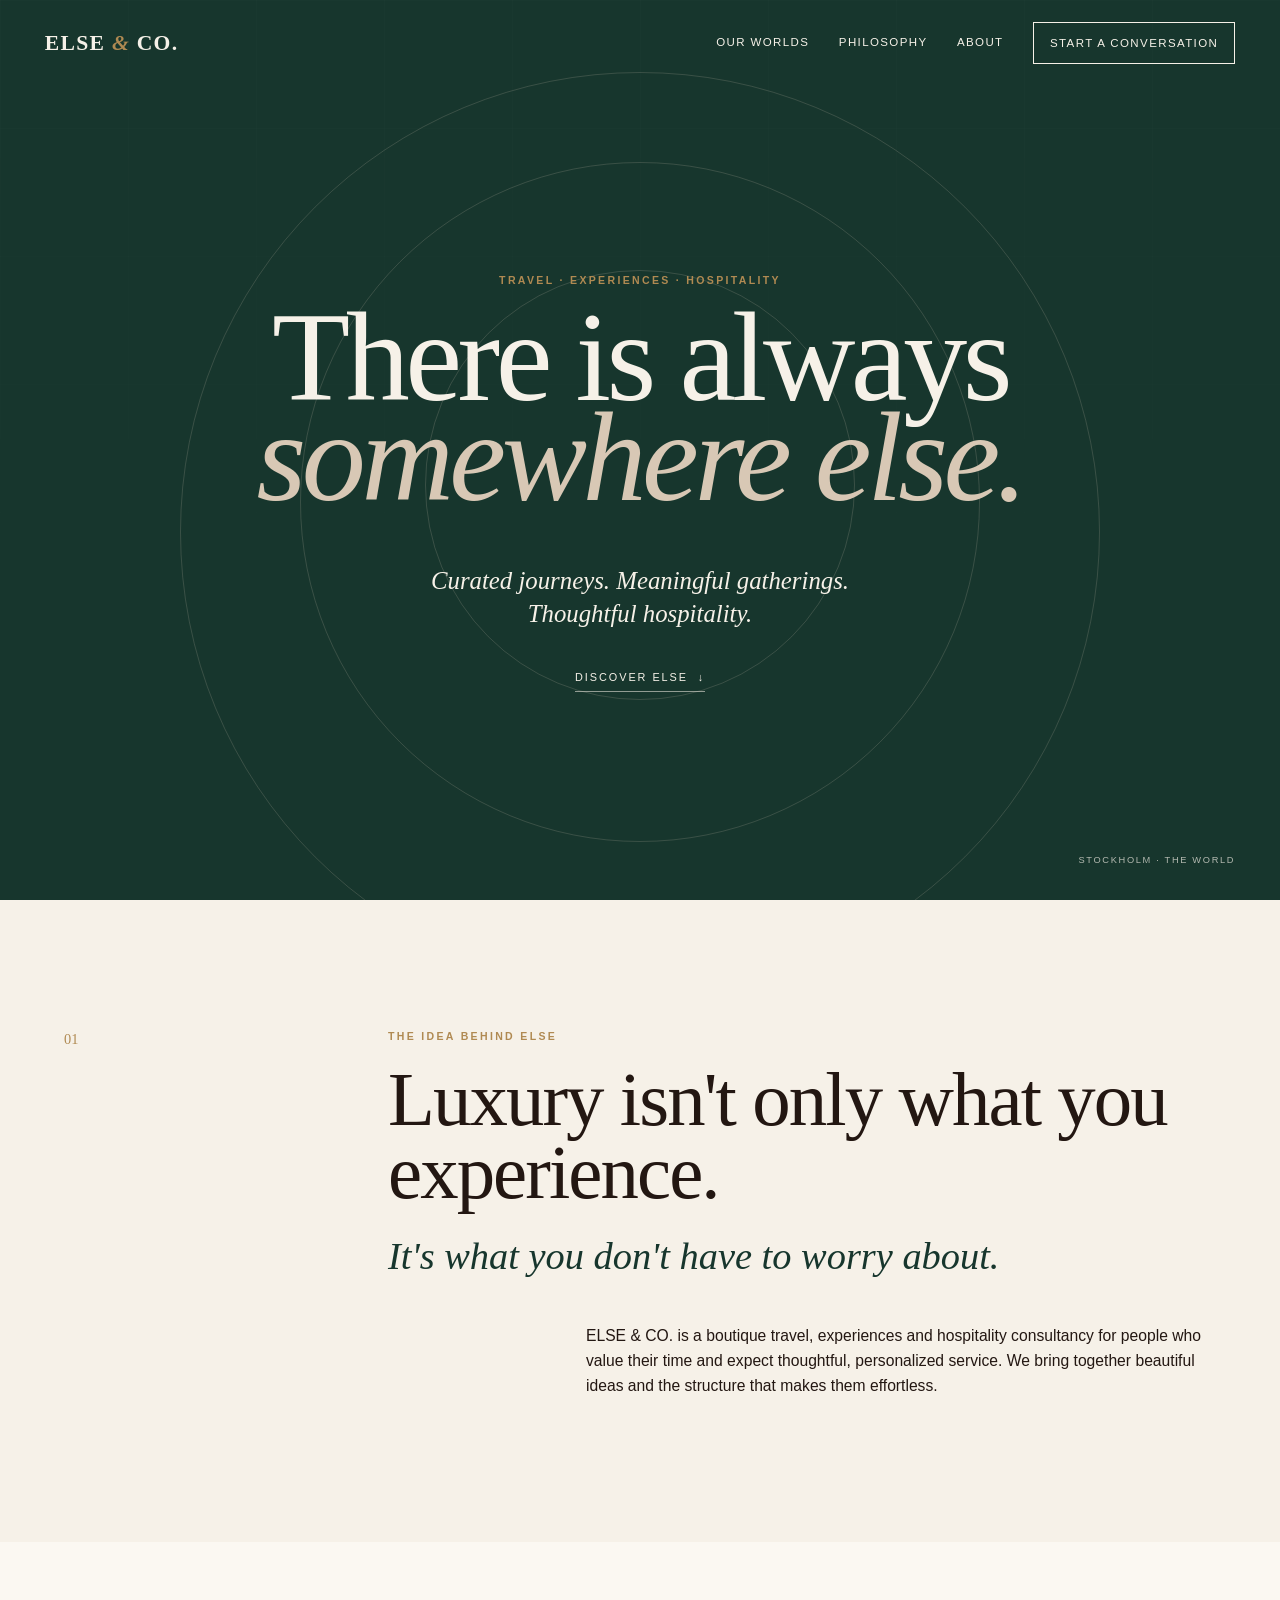
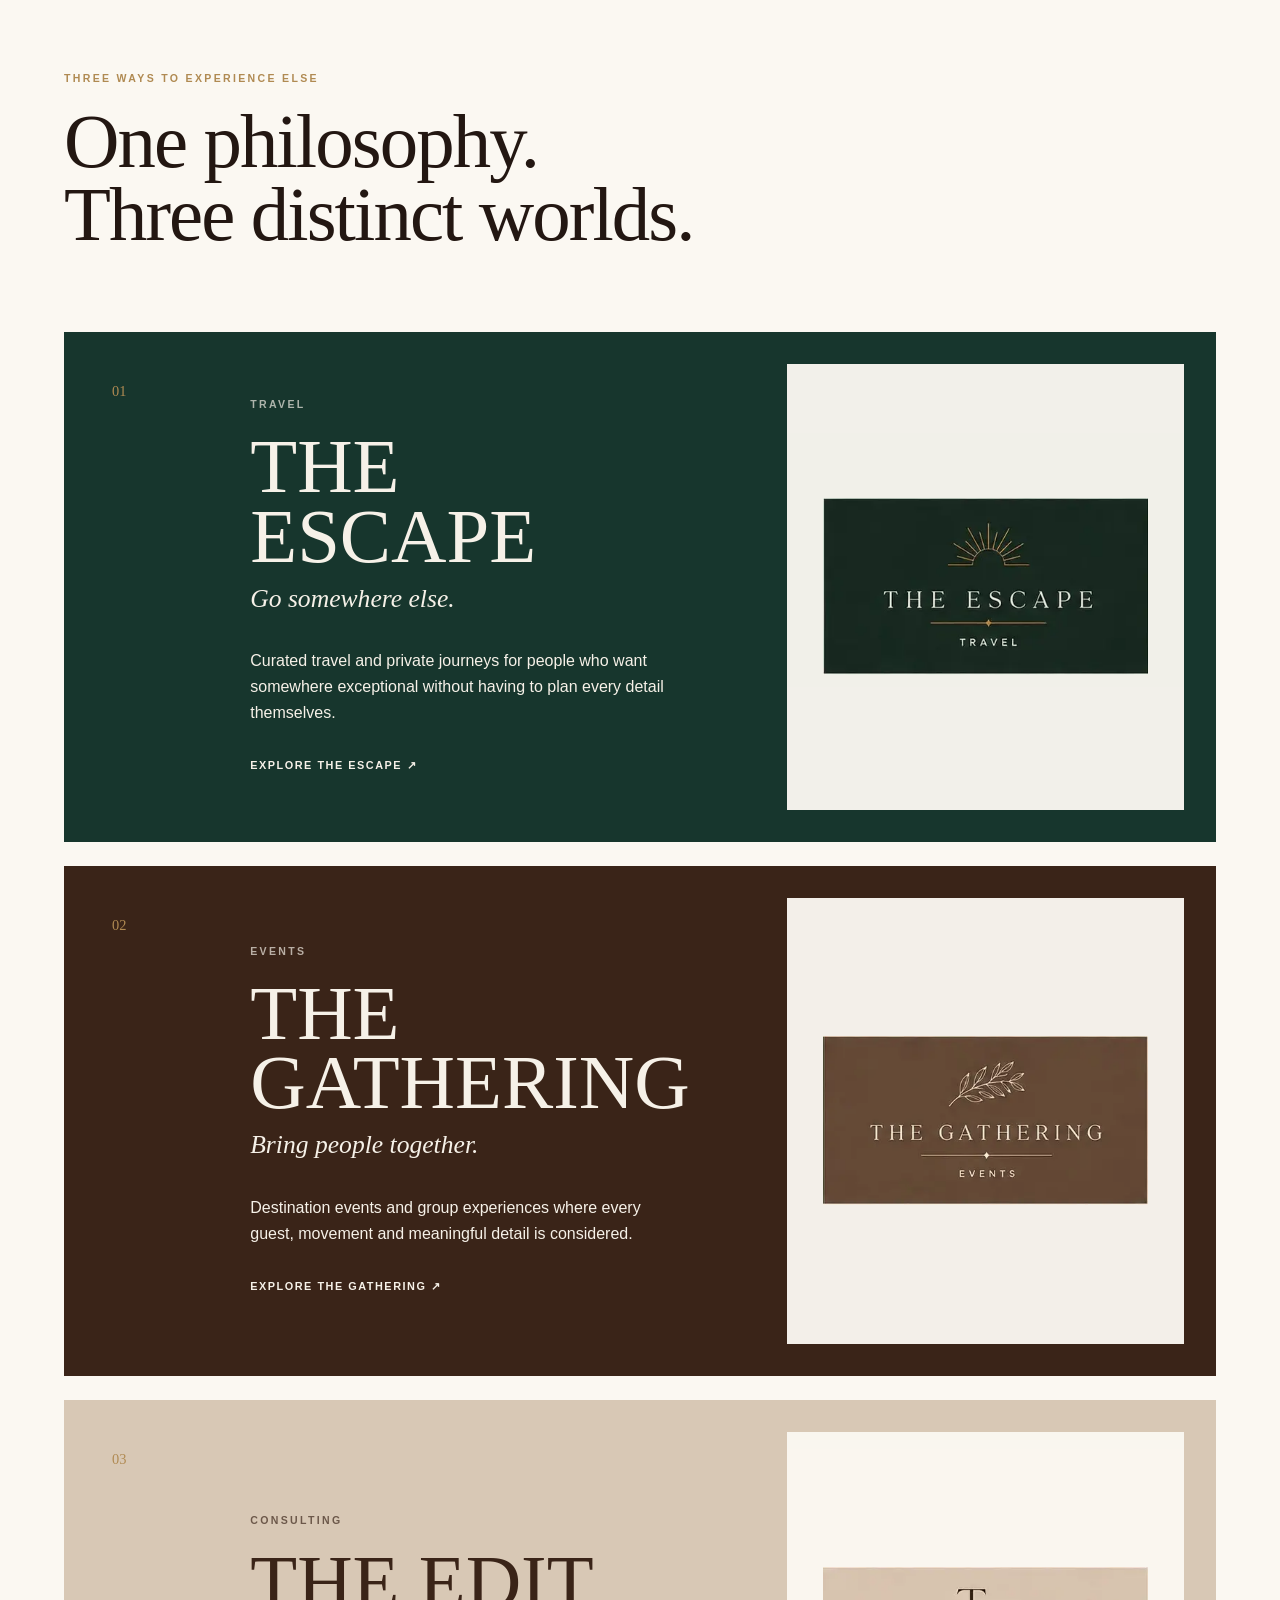
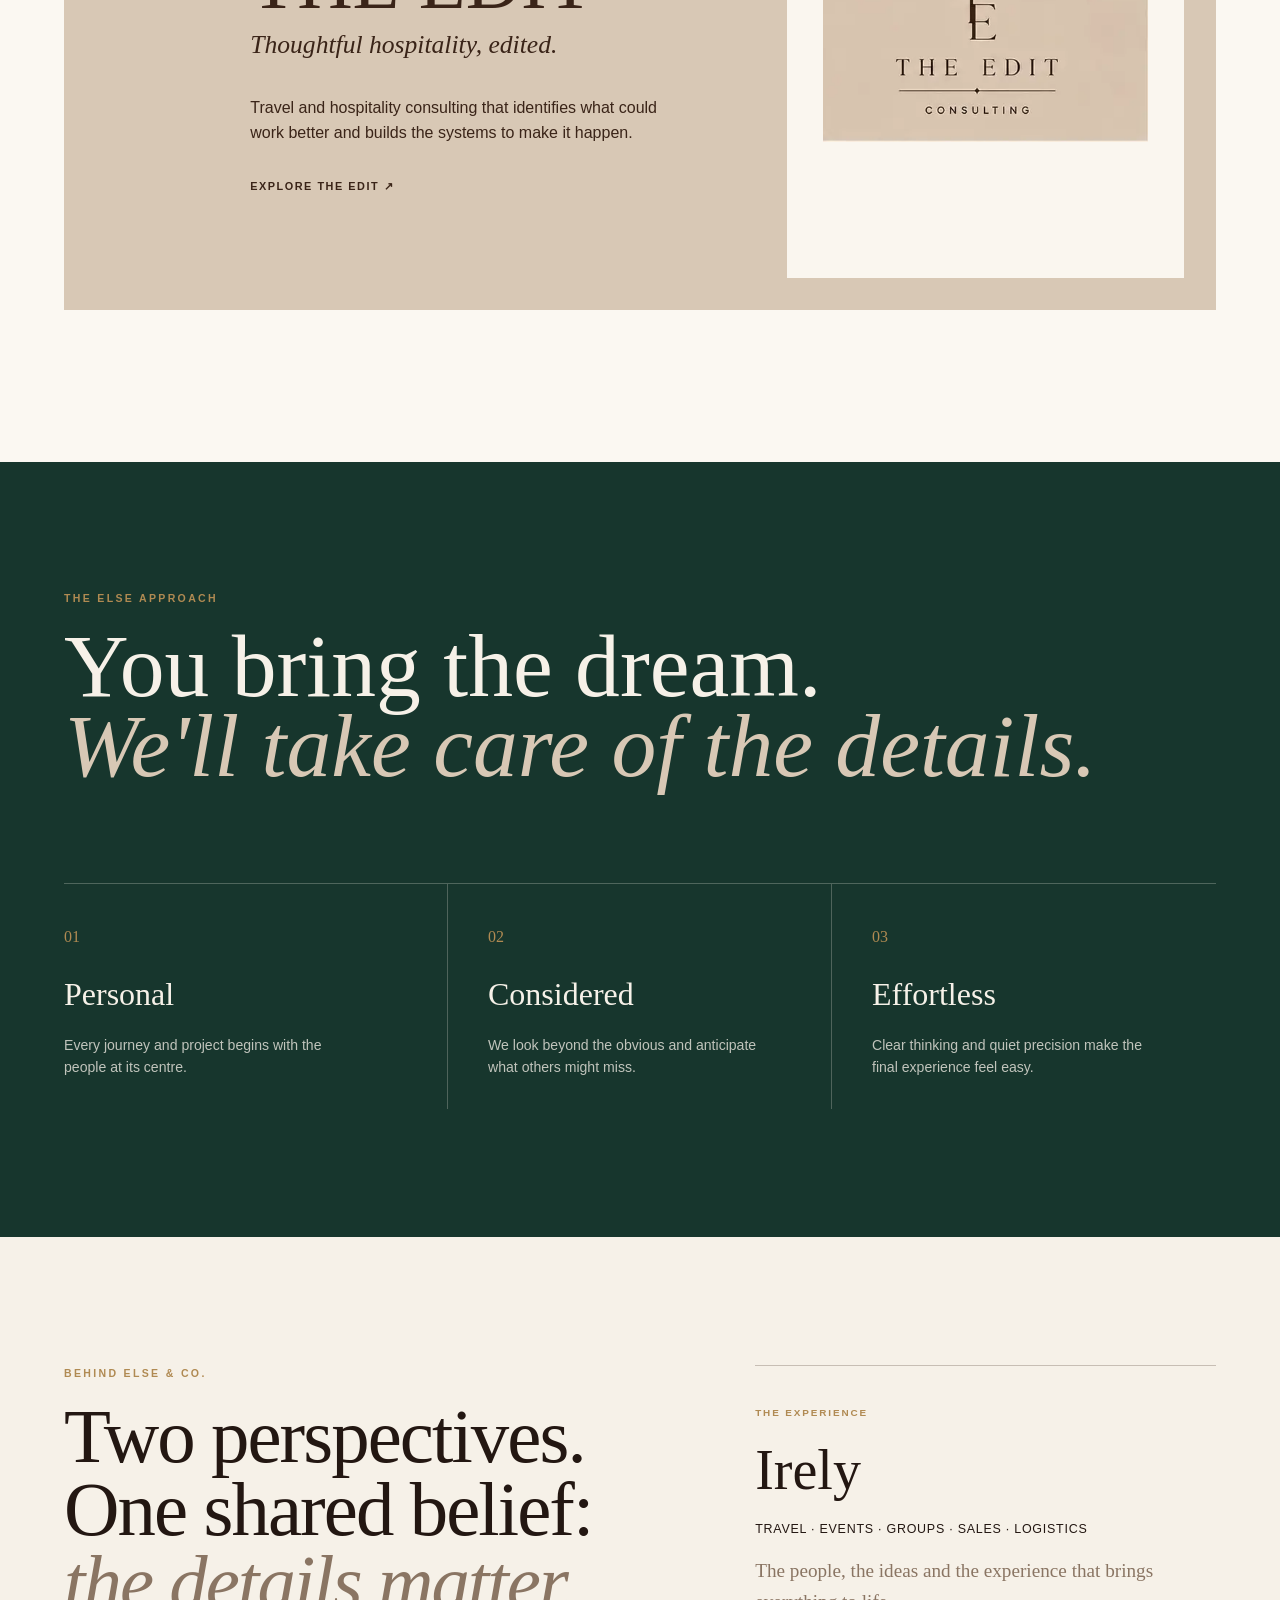
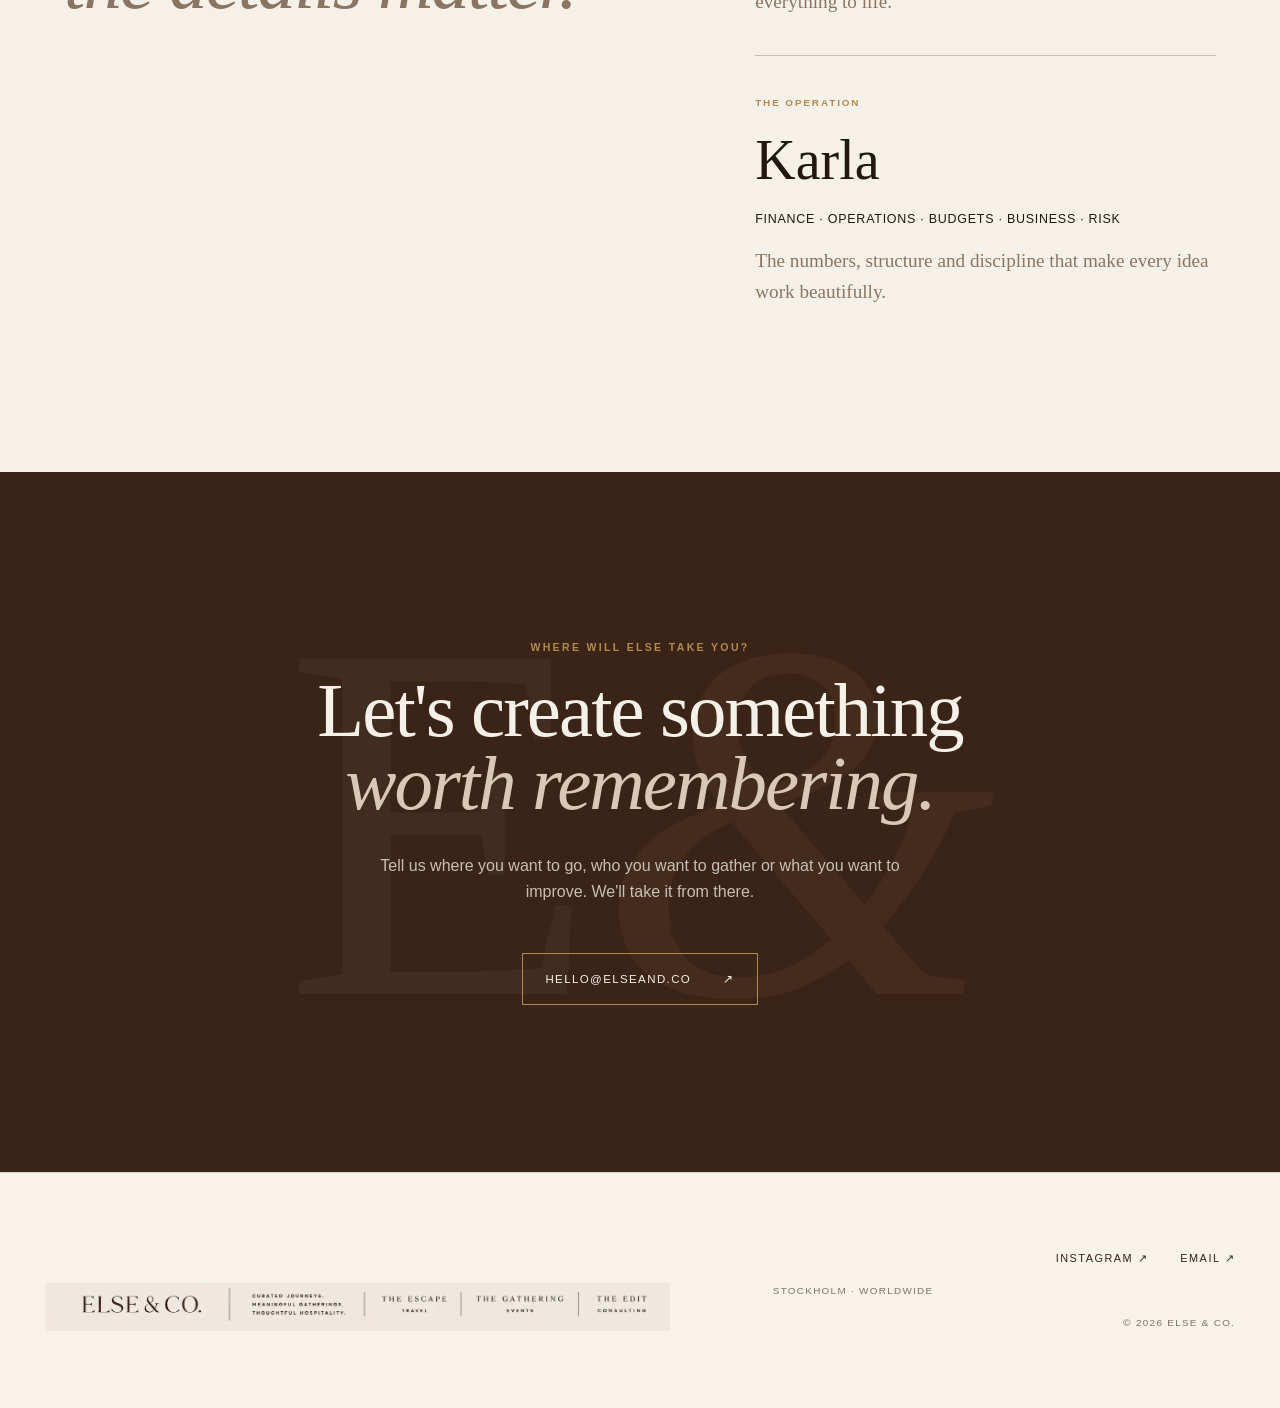
==== index.html @ 26cf82cb "Add files via upload" ====
<!doctype html>
<html lang="en">
<head>
  <meta charset="utf-8">
  <meta name="viewport" content="width=device-width, initial-scale=1">
  <title>ELSE &amp; CO. | Travel, Events &amp; Hospitality</title>
  <meta name="description" content="Curated journeys, meaningful gatherings and thoughtful hospitality by ELSE & CO.">
  <meta name="theme-color" content="#17362d">
  <meta property="og:title" content="ELSE &amp; CO.">
  <meta property="og:description" content="Curated journeys. Meaningful gatherings. Thoughtful hospitality.">
  <meta property="og:type" content="website">
  <meta property="og:url" content="https://elseand.co/">
  <link rel="icon" href="favicon.svg" type="image/svg+xml">
  <link rel="stylesheet" href="styles.css">
  <noscript><style>.reveal{opacity:1;transform:none}</style></noscript>
  <script src="script.js" defer></script>
</head>
<body>
  <a class="skip-link" href="#main">Skip to content</a>
  <header class="site-header" data-header>
    <a class="wordmark" href="#top" aria-label="ELSE & CO. home">ELSE <span>&amp;</span> CO.</a>
    <button class="menu-toggle" type="button" aria-expanded="false" aria-controls="site-nav" data-menu-toggle><span class="sr-only">Open menu</span><span></span><span></span></button>
    <nav class="site-nav" id="site-nav" aria-label="Main navigation" data-nav>
      <a href="#worlds">Our worlds</a><a href="#philosophy">Philosophy</a><a href="#about">About</a><a class="nav-cta" href="#contact">Start a conversation</a>
    </nav>
  </header>

  <main id="main">
    <section class="hero" id="top">
      <div class="hero-orbit" aria-hidden="true"><span class="orbit orbit-one"></span><span class="orbit orbit-two"></span><span class="orbit orbit-three"></span></div>
      <div class="hero-content reveal">
        <p class="eyebrow">Travel · Experiences · Hospitality</p>
        <h1>There is always<br><em>somewhere else.</em></h1>
        <p class="hero-intro">Curated journeys. Meaningful gatherings.<br>Thoughtful hospitality.</p>
        <a class="text-link" href="#worlds">Discover ELSE <span aria-hidden="true">↓</span></a>
      </div>
      <div class="hero-index" aria-hidden="true">STOCKHOLM · THE WORLD</div>
    </section>

    <section class="manifesto section-pad" id="philosophy">
      <div class="manifesto-number">01</div>
      <div class="manifesto-copy reveal">
        <p class="eyebrow">The idea behind ELSE</p>
        <h2>Luxury isn't only what you experience.</h2>
        <p class="manifesto-accent">It's what you don't have to worry about.</p>
        <p>ELSE &amp; CO. is a boutique travel, experiences and hospitality consultancy for people who value their time and expect thoughtful, personalized service. We bring together beautiful ideas and the structure that makes them effortless.</p>
      </div>
    </section>

    <section class="worlds section-pad" id="worlds">
      <div class="section-heading reveal"><p class="eyebrow">Three ways to experience ELSE</p><h2>One philosophy.<br>Three distinct worlds.</h2></div>
      <article class="world-card escape reveal">
        <div class="world-number">01</div>
        <div class="world-copy"><p class="eyebrow">Travel</p><h3>THE ESCAPE</h3><p class="world-tagline">Go somewhere else.</p><p>Curated travel and private journeys for people who want somewhere exceptional without having to plan every detail themselves.</p><a href="escape/">Explore The Escape <span aria-hidden="true">↗</span></a></div>
        <div class="world-logo-panel"><img src="assets/logos/the-escape-logo.webp" alt="The Escape Travel"></div>
      </article>
      <article class="world-card gathering reveal">
        <div class="world-number">02</div>
        <div class="world-copy"><p class="eyebrow">Events</p><h3>THE GATHERING</h3><p class="world-tagline">Bring people together.</p><p>Destination events and group experiences where every guest, movement and meaningful detail is considered.</p><a href="gathering/">Explore The Gathering <span aria-hidden="true">↗</span></a></div>
        <div class="world-logo-panel"><img src="assets/logos/the-gathering-logo.webp" alt="The Gathering Events"></div>
      </article>
      <article class="world-card edit reveal">
        <div class="world-number">03</div>
        <div class="world-copy"><p class="eyebrow">Consulting</p><h3>THE EDIT</h3><p class="world-tagline">Thoughtful hospitality, edited.</p><p>Travel and hospitality consulting that identifies what could work better and builds the systems to make it happen.</p><a href="edit/">Explore The Edit <span aria-hidden="true">↗</span></a></div>
        <div class="world-logo-panel"><img src="assets/logos/the-edit-logo.webp" alt="The Edit Consulting"></div>
      </article>
    </section>

    <section class="details section-pad">
      <p class="eyebrow reveal">The ELSE approach</p><blockquote class="reveal">You bring the dream.<br><em>We'll take care of the details.</em></blockquote>
      <div class="detail-grid"><div class="reveal"><span>01</span><h3>Personal</h3><p>Every journey and project begins with the people at its centre.</p></div><div class="reveal"><span>02</span><h3>Considered</h3><p>We look beyond the obvious and anticipate what others might miss.</p></div><div class="reveal"><span>03</span><h3>Effortless</h3><p>Clear thinking and quiet precision make the final experience feel easy.</p></div></div>
    </section>

    <section class="about section-pad" id="about">
      <div class="about-title reveal"><p class="eyebrow">Behind ELSE &amp; CO.</p><h2>Two perspectives.<br>One shared belief:<br><em>the details matter.</em></h2></div>
      <div class="founders"><article class="founder reveal"><span class="founder-role">The Experience</span><h3>Irely</h3><p>Travel · Events · Groups · Sales · Logistics</p><p class="founder-note">The people, the ideas and the experience that brings everything to life.</p></article><article class="founder reveal"><span class="founder-role">The Operation</span><h3>Karla</h3><p>Finance · Operations · Budgets · Business · Risk</p><p class="founder-note">The numbers, structure and discipline that make every idea work beautifully.</p></article></div>
    </section>

    <section class="contact section-pad" id="contact">
      <div class="contact-copy reveal"><p class="eyebrow">Where will ELSE take you?</p><h2>Let's create something<br><em>worth remembering.</em></h2><p>Tell us where you want to go, who you want to gather or what you want to improve. We'll take it from there.</p><a class="button" href="mailto:hello@elseand.co?subject=An%20inquiry%20for%20ELSE%20%26%20CO.">hello@elseand.co <span aria-hidden="true">↗</span></a></div>
      <div class="contact-mark" aria-hidden="true"><span>E</span><span>&amp;</span></div>
    </section>
  </main>

  <footer class="site-footer">
    <img class="footer-lockup" src="assets/logos/else-co-horizontal-lockup.webp" alt="ELSE & CO. — Curated journeys, meaningful gatherings, thoughtful hospitality. The Escape, The Gathering and The Edit.">
    <div class="footer-meta"><div class="footer-links"><a href="https://www.instagram.com/elseand.co/" target="_blank" rel="noreferrer">Instagram ↗</a><a href="mailto:hello@elseand.co">Email ↗</a></div><p>Stockholm · Worldwide</p><p>© <span data-year></span> ELSE &amp; CO.</p></div>
  </footer>
</body>
</html>
---- styles.css ----
:root {
  --espresso: #3a2418;
  --forest: #17362d;
  --taupe: #8a7563;
  --beige: #d8c8b5;
  --cream: #f6f1e8;
  --gold: #b08a52;
  --paper: #fbf8f2;
  --ink: #231712;
  --serif: Georgia, "Times New Roman", serif;
  --sans: Arial, Helvetica, sans-serif;
}

* { box-sizing: border-box; }
html { scroll-behavior: smooth; }
body {
  margin: 0;
  color: var(--ink);
  background: var(--paper);
  font-family: var(--sans);
  font-weight: 300;
  line-height: 1.6;
}
a { color: inherit; }
button { font: inherit; }
::selection { color: var(--cream); background: var(--forest); }
.sr-only { position: absolute; width: 1px; height: 1px; padding: 0; margin: -1px; overflow: hidden; clip: rect(0,0,0,0); white-space: nowrap; border: 0; }
.skip-link { position: fixed; top: -5rem; left: 1rem; z-index: 100; padding: .7rem 1rem; background: var(--cream); }
.skip-link:focus { top: 1rem; }

.site-header {
  position: fixed;
  top: 0;
  left: 0;
  z-index: 50;
  display: flex;
  width: 100%;
  align-items: center;
  justify-content: space-between;
  padding: 1.4rem 3.5vw;
  color: var(--cream);
  transition: background .4s ease, color .4s ease, padding .4s ease;
}
.site-header.scrolled { padding-block: .9rem; color: var(--ink); background: rgba(246,241,232,.94); backdrop-filter: blur(12px); box-shadow: 0 1px rgba(58,36,24,.12); }
.wordmark { font-family: var(--serif); font-size: 1.35rem; font-weight: 600; letter-spacing: .06em; text-decoration: none; white-space: nowrap; }
.wordmark span { color: var(--gold); font-style: italic; }
.site-nav { display: flex; align-items: center; gap: clamp(1rem, 2.3vw, 2.8rem); font-size: .72rem; font-weight: 500; letter-spacing: .12em; text-transform: uppercase; }
.site-nav a { text-decoration: none; }
.site-nav a:not(.nav-cta)::after { display: block; width: 0; height: 1px; content: ""; background: currentColor; transition: width .3s ease; }
.site-nav a:hover::after { width: 100%; }
.nav-cta { padding: .65rem 1rem; border: 1px solid currentColor; }
.menu-toggle { display: none; color: inherit; background: none; border: 0; }

.hero {
  position: relative;
  display: grid;
  min-height: 100svh;
  place-items: center;
  overflow: hidden;
  color: var(--cream);
  background: var(--forest);
}
.hero::before { position: absolute; inset: 0; content: ""; opacity: .15; background-image: linear-gradient(rgba(255,255,255,.08) 1px, transparent 1px), linear-gradient(90deg, rgba(255,255,255,.08) 1px, transparent 1px); background-size: 10vw 10vw; mask-image: linear-gradient(to bottom, black, transparent 78%); }
.hero-content { position: relative; z-index: 2; width: min(1050px, 88vw); padding-top: 4rem; text-align: center; }
.eyebrow { margin: 0 0 1.2rem; color: var(--gold); font-size: .66rem; font-weight: 600; letter-spacing: .22em; text-transform: uppercase; }
.hero h1 { margin: 0; font-family: var(--serif); font-size: clamp(4.3rem, 10vw, 9.5rem); font-weight: 400; line-height: .78; letter-spacing: -.035em; }
.hero h1 em { color: var(--beige); font-weight: 400; }
.hero-intro { margin: 3.5rem 0 2rem; font-family: var(--serif); font-size: clamp(1.15rem, 2vw, 1.55rem); font-style: italic; line-height: 1.35; }
.text-link { display: inline-flex; gap: .6rem; align-items: center; padding-bottom: .3rem; border-bottom: 1px solid rgba(246,241,232,.55); font-size: .68rem; font-weight: 500; letter-spacing: .18em; text-decoration: none; text-transform: uppercase; }
.hero-index { position: absolute; right: 3.5vw; bottom: 2rem; font-size: .58rem; letter-spacing: .18em; opacity: .7; }
.hero-orbit { position: absolute; inset: 0; }
.orbit { position: absolute; border: 1px solid rgba(216,200,181,.18); border-radius: 50%; }
.orbit-one { top: 8%; left: 50%; width: min(75vw, 920px); aspect-ratio: 1; transform: translateX(-50%); }
.orbit-two { top: 18%; left: 50%; width: min(55vw, 680px); aspect-ratio: 1; transform: translateX(-50%); }
.orbit-three { top: 30%; left: 50%; width: min(34vw, 430px); aspect-ratio: 1; transform: translateX(-50%); }

.section-pad { padding: clamp(5.5rem, 10vw, 9rem) max(5vw, calc((100vw - 1280px)/2)); }
.manifesto { display: grid; grid-template-columns: 1fr 3fr; gap: 3rem; background: var(--cream); }
.manifesto-number, .world-number { color: var(--gold); font-family: var(--serif); font-size: .9rem; }
.manifesto-copy { max-width: 840px; }
.manifesto h2, .section-heading h2, .about h2, .contact h2 { margin: 0; font-family: var(--serif); font-size: clamp(3rem, 6vw, 6rem); font-weight: 400; line-height: .95; letter-spacing: -.025em; }
.manifesto-accent { margin: 1rem 0 2.2rem; color: var(--forest); font-family: var(--serif); font-size: clamp(1.5rem, 3vw, 2.7rem); font-style: italic; }
.manifesto-copy > p:last-child { max-width: 630px; margin-left: auto; font-size: .98rem; }

.worlds { background: var(--paper); }
.section-heading { margin-bottom: 5rem; }
.section-heading h2 { max-width: 830px; }
.world-card { position: relative; display: grid; min-height: 510px; margin-bottom: 1.5rem; grid-template-columns: .3fr 1.2fr 1fr; overflow: hidden; }
.world-card > * { position: relative; z-index: 2; }
.world-number { padding: 3rem; }
.world-copy { align-self: center; max-width: 530px; padding: 3rem; }
.world-copy .eyebrow { color: currentColor; opacity: .68; }
.world-copy h3 { margin: 0; font-family: var(--serif); font-size: clamp(3rem, 6vw, 5.8rem); font-weight: 500; line-height: .9; }
.world-tagline { margin: .5rem 0 1.8rem; font-family: var(--serif); font-size: 1.6rem; font-style: italic; }
.world-copy > p:not(.eyebrow,.world-tagline) { max-width: 460px; }
.world-copy a { display: inline-block; margin-top: 1rem; font-size: .68rem; font-weight: 600; letter-spacing: .14em; text-decoration: none; text-transform: uppercase; }
.world-art { position: relative; min-height: 420px; margin: 2rem; overflow: hidden; }
.world-art::before, .world-art::after, .world-art span { position: absolute; content: ""; }
.escape { color: var(--cream); background: var(--forest); }
.escape-art { background: linear-gradient(150deg, #5f806f 0 25%, #d2c6ac 25% 44%, #274b3b 44% 70%, #0f271f 70%); }
.escape-art::before { right: -20%; bottom: -30%; width: 90%; aspect-ratio: 1; border: 1px solid rgba(255,255,255,.6); border-radius: 50%; }
.escape-art::after { top: 12%; left: 14%; width: 1px; height: 60%; background: rgba(255,255,255,.55); transform: rotate(28deg); }
.escape-art span { top: 14%; right: 14%; width: 32%; aspect-ratio: 1; background: rgba(176,138,82,.78); border-radius: 50%; }
.gathering { color: var(--cream); background: var(--espresso); }
.gathering-art { background: linear-gradient(135deg, #76533f 0 30%, #cbb59d 30% 56%, #42291e 56% 100%); }
.gathering-art::before { top: -12%; left: 18%; width: 62%; height: 125%; border: 1px solid rgba(255,255,255,.48); border-radius: 50% 50% 0 0; }
.gathering-art::after { top: 15%; right: 9%; width: 44%; aspect-ratio: 1; border-radius: 50%; background: rgba(246,241,232,.16); }
.gathering-art span { bottom: 14%; left: 9%; width: 42%; height: 10%; border-top: 1px solid rgba(255,255,255,.62); border-bottom: 1px solid rgba(255,255,255,.62); }
.edit { color: var(--espresso); background: var(--beige); }
.edit-art { background: linear-gradient(90deg, #c4b09b 0 33%, #f1e9dc 33% 66%, #947965 66%); }
.edit-art::before { top: 12%; left: 12%; width: 76%; height: 76%; border: 1px solid var(--espresso); }
.edit-art::after { top: 0; left: 50%; width: 1px; height: 100%; background: rgba(58,36,24,.45); }
.edit-art span { top: 35%; left: 36%; width: 28%; aspect-ratio: 1; border: 1px solid var(--espresso); border-radius: 50%; }

.details { color: var(--cream); background: var(--forest); }
.details blockquote { margin: 0 0 6rem; font-family: var(--serif); font-size: clamp(3.4rem, 7vw, 7rem); line-height: .9; }
.details blockquote em { color: var(--beige); font-weight: 400; }
.detail-grid { display: grid; grid-template-columns: repeat(3, 1fr); border-top: 1px solid rgba(246,241,232,.25); }
.detail-grid > div { padding: 2.5rem 2.5rem 1rem 0; border-right: 1px solid rgba(246,241,232,.25); }
.detail-grid > div + div { padding-left: 2.5rem; }
.detail-grid > div:last-child { border-right: 0; }
.detail-grid span { color: var(--gold); font-family: var(--serif); }
.detail-grid h3 { margin: 1.2rem 0 .5rem; font-family: var(--serif); font-size: 2rem; font-weight: 500; }
.detail-grid p { max-width: 280px; color: rgba(246,241,232,.76); font-size: .88rem; }

.about { display: grid; grid-template-columns: 1.1fr .9fr; gap: clamp(4rem, 10vw, 10rem); background: var(--cream); }
.about h2 em { color: var(--taupe); font-weight: 400; }
.founders { align-self: end; }
.founder { padding: 2rem 0; border-top: 1px solid rgba(58,36,24,.25); }
.founder-role { color: var(--gold); font-size: .62rem; font-weight: 600; letter-spacing: .19em; text-transform: uppercase; }
.founder h3 { margin: .15rem 0; font-family: var(--serif); font-size: 3.5rem; font-weight: 400; }
.founder p { margin: .3rem 0; font-size: .78rem; letter-spacing: .06em; text-transform: uppercase; }
.founder .founder-note { max-width: 480px; margin-top: 1rem; color: var(--taupe); font-family: var(--serif); font-size: 1.2rem; letter-spacing: 0; text-transform: none; }

.contact { position: relative; display: grid; min-height: 700px; place-items: center; overflow: hidden; color: var(--cream); text-align: center; background: var(--espresso); }
.contact-copy { position: relative; z-index: 2; }
.contact h2 em { color: var(--beige); font-weight: 400; }
.contact-copy > p:not(.eyebrow) { max-width: 580px; margin: 2rem auto; color: rgba(246,241,232,.75); }
.button { display: inline-flex; gap: 2rem; align-items: center; margin-top: 1rem; padding: 1rem 1.4rem; border: 1px solid var(--gold); color: var(--cream); font-size: .72rem; font-weight: 500; letter-spacing: .12em; text-decoration: none; text-transform: uppercase; transition: color .3s, background .3s; }
.button:hover { color: var(--espresso); background: var(--gold); }
.contact-mark { position: absolute; display: flex; inset: 0; align-items: center; justify-content: center; color: rgba(246,241,232,.035); font-family: var(--serif); font-size: 40vw; line-height: 1; }
.contact-mark span:last-child { color: rgba(176,138,82,.08); font-style: italic; }

.site-footer { display: grid; padding: clamp(3rem, 6vw, 5.5rem) max(3.5vw, calc((100vw - 1280px)/2)); color: var(--espresso); background: #f7f2ea; grid-template-columns: minmax(280px, 1.15fr) .85fr; gap: clamp(3rem, 8vw, 8rem); align-items: end; border-top: 1px solid rgba(58,36,24,.12); }
.footer-lockup { display: block; width: min(100%, 640px); height: auto; mix-blend-mode: multiply; }
.footer-meta { display: grid; gap: 1rem; align-content: end; }
.footer-links { display: flex; justify-content: flex-end; gap: 2rem; flex-wrap: wrap; }
.footer-links a { font-size: .68rem; letter-spacing: .14em; text-decoration: none; text-transform: uppercase; }
.site-footer p { margin: 0; color: rgba(58,36,24,.62); font-size: .62rem; letter-spacing: .13em; text-transform: uppercase; }
.site-footer p:last-child { text-align: right; }

.world-logo-panel { display: grid; min-height: 420px; margin: 2rem; place-items: center; overflow: hidden; background: rgba(251,248,242,.96); }
.world-logo-panel img { display: block; width: min(82%, 430px); height: auto; mix-blend-mode: multiply; }

/* Vertical landing pages */
.vertical-hero { display: grid; min-height: 100svh; padding: 9rem max(6vw, calc((100vw - 1280px)/2)) 5rem; color: var(--cream); grid-template-columns: 1.18fr .82fr; gap: clamp(3rem, 8vw, 8rem); align-items: center; }
.vertical-hero-escape { background: var(--forest); }
.vertical-hero-gathering { background: var(--espresso); }
.vertical-hero-edit { color: var(--espresso); background: var(--beige); }
.edit-page .site-header:not(.scrolled) { color: var(--espresso); }
.vertical-hero-copy { max-width: 780px; }
.vertical-hero-copy h1 { margin: 0; font-family: var(--serif); font-size: clamp(3.8rem, 7.5vw, 8rem); font-weight: 400; line-height: .88; letter-spacing: -.04em; }
.vertical-hero-copy h1 em { color: var(--beige); font-weight: 400; }
.vertical-hero-edit .vertical-hero-copy h1 em { color: var(--taupe); }
.vertical-hero-copy > p:not(.eyebrow) { max-width: 600px; margin: 2rem 0 .5rem; color: rgba(246,241,232,.78); font-size: 1rem; }
.vertical-hero-edit .vertical-hero-copy > p:not(.eyebrow) { color: rgba(58,36,24,.72); }
.vertical-hero-edit .button { color: var(--espresso); }
.vertical-hero-logo { display: grid; aspect-ratio: 1; place-items: center; background: rgba(251,248,242,.97); border-radius: 50%; box-shadow: 0 25px 80px rgba(0,0,0,.12); overflow: hidden; }
.vertical-hero-logo img { width: 92%; height: auto; mix-blend-mode: multiply; }
.vertical-intro { display: grid; background: var(--cream); grid-template-columns: .3fr 1.7fr; gap: 2rem; }
.vertical-index { margin: 0; color: var(--gold); font-family: var(--serif); }
.vertical-intro > div { max-width: 920px; }
.vertical-intro h2 { margin: 0; font-family: var(--serif); font-size: clamp(3rem, 6vw, 6rem); font-weight: 400; line-height: .95; letter-spacing: -.025em; }
.vertical-intro h2 em { color: var(--taupe); font-weight: 400; }
.vertical-intro div > p:last-child { max-width: 650px; margin: 2.2rem 0 0 auto; }
.services-section { background: var(--paper); }
.service-grid { display: grid; grid-template-columns: repeat(2, minmax(0, 1fr)); gap: 1px; background: rgba(58,36,24,.18); border: 1px solid rgba(58,36,24,.18); }
.service-card { display: flex; min-height: 410px; padding: clamp(2rem, 4vw, 3.5rem); flex-direction: column; background: var(--paper); }
.service-number { margin: 0 0 2.4rem; color: var(--gold); font-family: var(--serif); font-size: .9rem; }
.service-card h3 { margin: 0; font-family: var(--serif); font-size: clamp(2.1rem, 3.2vw, 3.4rem); font-weight: 400; line-height: 1; }
.service-lead { max-width: 540px; margin: 1.2rem 0; color: var(--taupe); }
.service-price { margin: auto 0 1.5rem; padding-top: 1.5rem; color: var(--forest); font-size: .7rem; font-weight: 700; letter-spacing: .16em; text-transform: uppercase; }
.service-card details { border-top: 1px solid rgba(58,36,24,.2); }
.service-card summary, .faq-list summary { display: flex; padding: 1rem 0; align-items: center; justify-content: space-between; cursor: pointer; font-size: .7rem; font-weight: 600; letter-spacing: .12em; list-style: none; text-transform: uppercase; }
.service-card summary::-webkit-details-marker, .faq-list summary::-webkit-details-marker { display: none; }
.service-card summary::after, .faq-list summary::after { content: "+"; font-family: var(--serif); font-size: 1.5rem; font-weight: 400; line-height: 1; }
.service-card details[open] summary::after, .faq-list details[open] summary::after { content: "−"; }
.service-details { padding: 0 0 .5rem; color: var(--taupe); font-size: .9rem; }
.service-details p { margin-top: .2rem; }
.service-details ul { margin: .5rem 0 0; padding-left: 1.1rem; columns: 2; column-gap: 2rem; }
.service-details li { margin-bottom: .35rem; break-inside: avoid; }
.pricing-note { max-width: 820px; margin: 3rem 0 0 auto; padding-left: 1.5rem; color: var(--taupe); border-left: 1px solid var(--gold); font-family: var(--serif); font-size: 1.12rem; }
.process-section { color: var(--cream); background: var(--forest); }
.process-section .section-heading h2 { color: var(--cream); }
.process-grid { display: grid; margin: 0; padding: 0; grid-template-columns: repeat(3, 1fr); border-top: 1px solid rgba(246,241,232,.25); list-style: none; }
.process-grid li { padding: 2.5rem 2.5rem 0 0; border-right: 1px solid rgba(246,241,232,.25); }
.process-grid li + li { padding-left: 2.5rem; }
.process-grid li:last-child { border-right: 0; }
.process-grid span { color: var(--gold); font-family: var(--serif); }
.process-grid h3 { margin: 1.3rem 0 .5rem; font-family: var(--serif); font-size: 2.2rem; font-weight: 400; }
.process-grid p { max-width: 320px; color: rgba(246,241,232,.72); font-size: .9rem; }
.vertical-difference { color: var(--cream); background: var(--espresso); }
.vertical-difference blockquote { margin: 0; font-family: var(--serif); font-size: clamp(3rem, 7vw, 7rem); line-height: .92; }
.vertical-difference blockquote em { color: var(--beige); font-weight: 400; }
.faq-section { display: grid; background: var(--cream); grid-template-columns: .85fr 1.15fr; gap: clamp(4rem, 10vw, 9rem); }
.faq-section .section-heading { margin: 0; }
.faq-list { border-top: 1px solid rgba(58,36,24,.22); }
.faq-list details { border-bottom: 1px solid rgba(58,36,24,.22); }
.faq-list summary { padding: 1.35rem 0; font-family: var(--serif); font-size: 1.2rem; font-weight: 400; letter-spacing: 0; text-transform: none; }
.faq-list details p { max-width: 650px; margin: -.25rem 0 1.6rem; color: var(--taupe); }

.reveal { opacity: 0; transform: translateY(28px); transition: opacity .8s ease, transform .8s cubic-bezier(.2,.7,.2,1); }
.reveal.visible { opacity: 1; transform: translateY(0); }
@media (prefers-reduced-motion: reduce) { html { scroll-behavior: auto; } .reveal { opacity: 1; transform: none; transition: none; } }

@media (max-width: 850px) {
  .site-header { padding: 1.1rem 5vw; }
  .menu-toggle { position: relative; z-index: 2; display: grid; width: 2.5rem; height: 2.5rem; place-content: center; gap: 7px; }
  .menu-toggle span:not(.sr-only) { display: block; width: 24px; height: 1px; background: currentColor; transition: transform .3s; }
  .menu-toggle[aria-expanded="true"] span:nth-child(2) { transform: translateY(4px) rotate(45deg); }
  .menu-toggle[aria-expanded="true"] span:nth-child(3) { transform: translateY(-4px) rotate(-45deg); }
  .menu-toggle[aria-expanded="true"] { color: var(--cream); }
  .site-nav { position: fixed; display: flex; inset: 0; flex-direction: column; justify-content: center; color: var(--cream); background: var(--forest); transform: translateX(100%); transition: transform .4s ease; }
  .site-nav.open { transform: translateX(0); }
  .site-nav a { font-family: var(--serif); font-size: 2rem; letter-spacing: 0; text-transform: none; }
  .site-nav .nav-cta { margin-top: 1rem; font-family: var(--sans); font-size: .68rem; letter-spacing: .12em; text-transform: uppercase; }
  .hero h1 { font-size: clamp(4.1rem, 17vw, 7rem); }
  .hero-intro { margin-top: 2.5rem; }
  .orbit-one { width: 120vw; }
  .orbit-two { width: 88vw; }
  .orbit-three { width: 56vw; }
  .manifesto { grid-template-columns: 1fr; }
  .manifesto-copy > p:last-child { margin-left: 0; }
  .world-card { grid-template-columns: 55px 1fr; }
  .world-number { padding: 2rem 1rem; }
  .world-copy { padding: 3rem 1.5rem 1.5rem; }
  .world-art { min-height: 330px; grid-column: 1 / -1; margin: 0 1.5rem 1.5rem; }
  .world-logo-panel { min-height: 330px; grid-column: 1 / -1; margin: 0 1.5rem 1.5rem; }
  .detail-grid { grid-template-columns: 1fr; }
  .detail-grid > div, .detail-grid > div + div { padding: 2rem 0; border-right: 0; border-bottom: 1px solid rgba(246,241,232,.25); }
  .details blockquote { margin-bottom: 4rem; }
  .about { grid-template-columns: 1fr; gap: 4rem; }
  .vertical-hero { min-height: auto; padding-top: 8rem; grid-template-columns: 1fr; }
  .vertical-hero-logo { width: min(72vw, 480px); justify-self: center; }
  .vertical-intro { grid-template-columns: 1fr; }
  .service-grid { grid-template-columns: 1fr; }
  .process-grid { grid-template-columns: 1fr; }
  .process-grid li, .process-grid li + li { padding: 2rem 0; border-right: 0; border-bottom: 1px solid rgba(246,241,232,.25); }
  .faq-section { grid-template-columns: 1fr; gap: 3rem; }
}

@media (max-width: 560px) {
  .section-pad { padding: 5.5rem 6vw; }
  .hero-content { width: 92vw; }
  .hero h1 { font-size: clamp(3.6rem, 18.5vw, 5.7rem); }
  .hero-index { display: none; }
  .manifesto h2, .section-heading h2, .about h2, .contact h2 { font-size: clamp(2.7rem, 13vw, 4.3rem); }
  .section-heading { margin-bottom: 3rem; }
  .world-card { margin-inline: -6vw; }
  .world-copy h3 { font-size: 3.15rem; }
  .world-art { min-height: 270px; }
  .world-logo-panel { min-height: 270px; }
  .contact { min-height: 650px; }
  .site-footer { grid-template-columns: 1fr; }
  .footer-links { justify-content: flex-start; }
  .site-footer p:last-child { text-align: left; }
  .service-card { min-height: 0; }
  .service-details ul { columns: 1; }
  .vertical-hero-copy h1 { font-size: clamp(3.3rem, 15vw, 5rem); }
  .vertical-hero-logo { width: 84vw; }
}
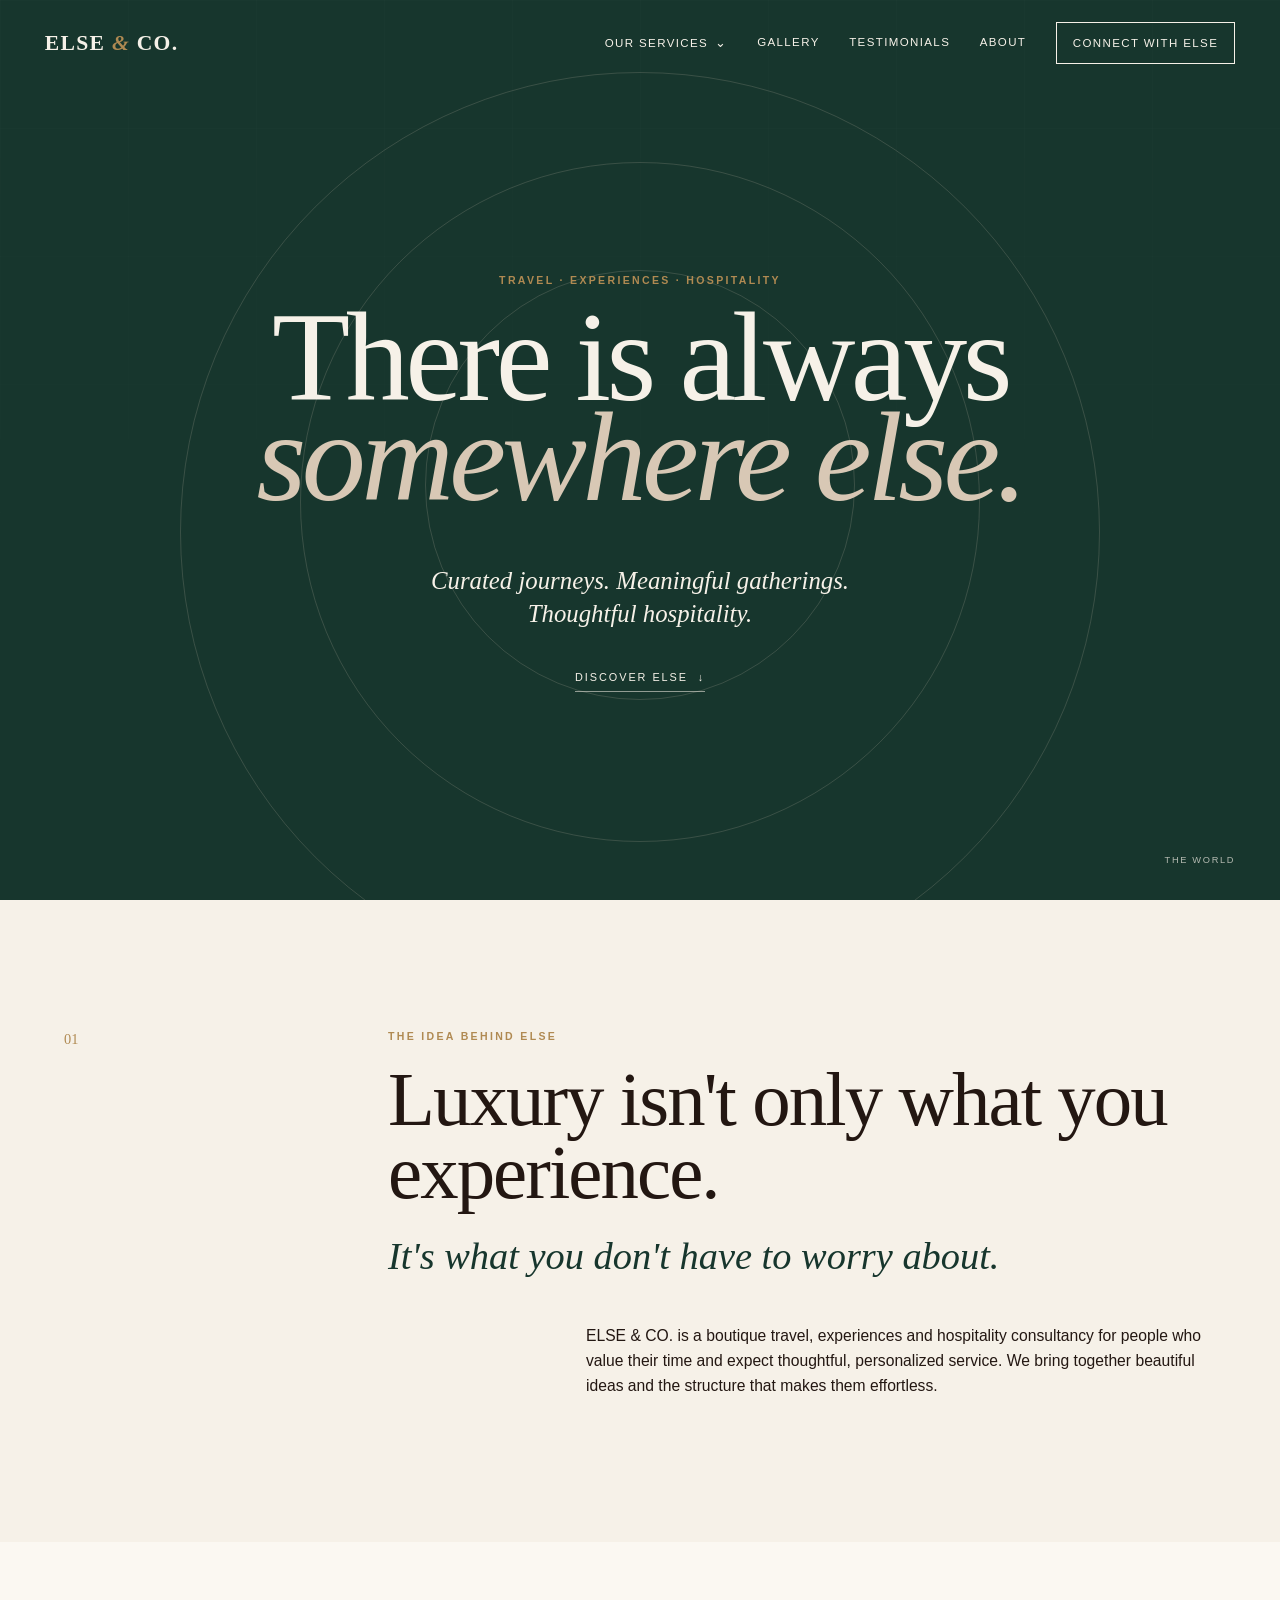
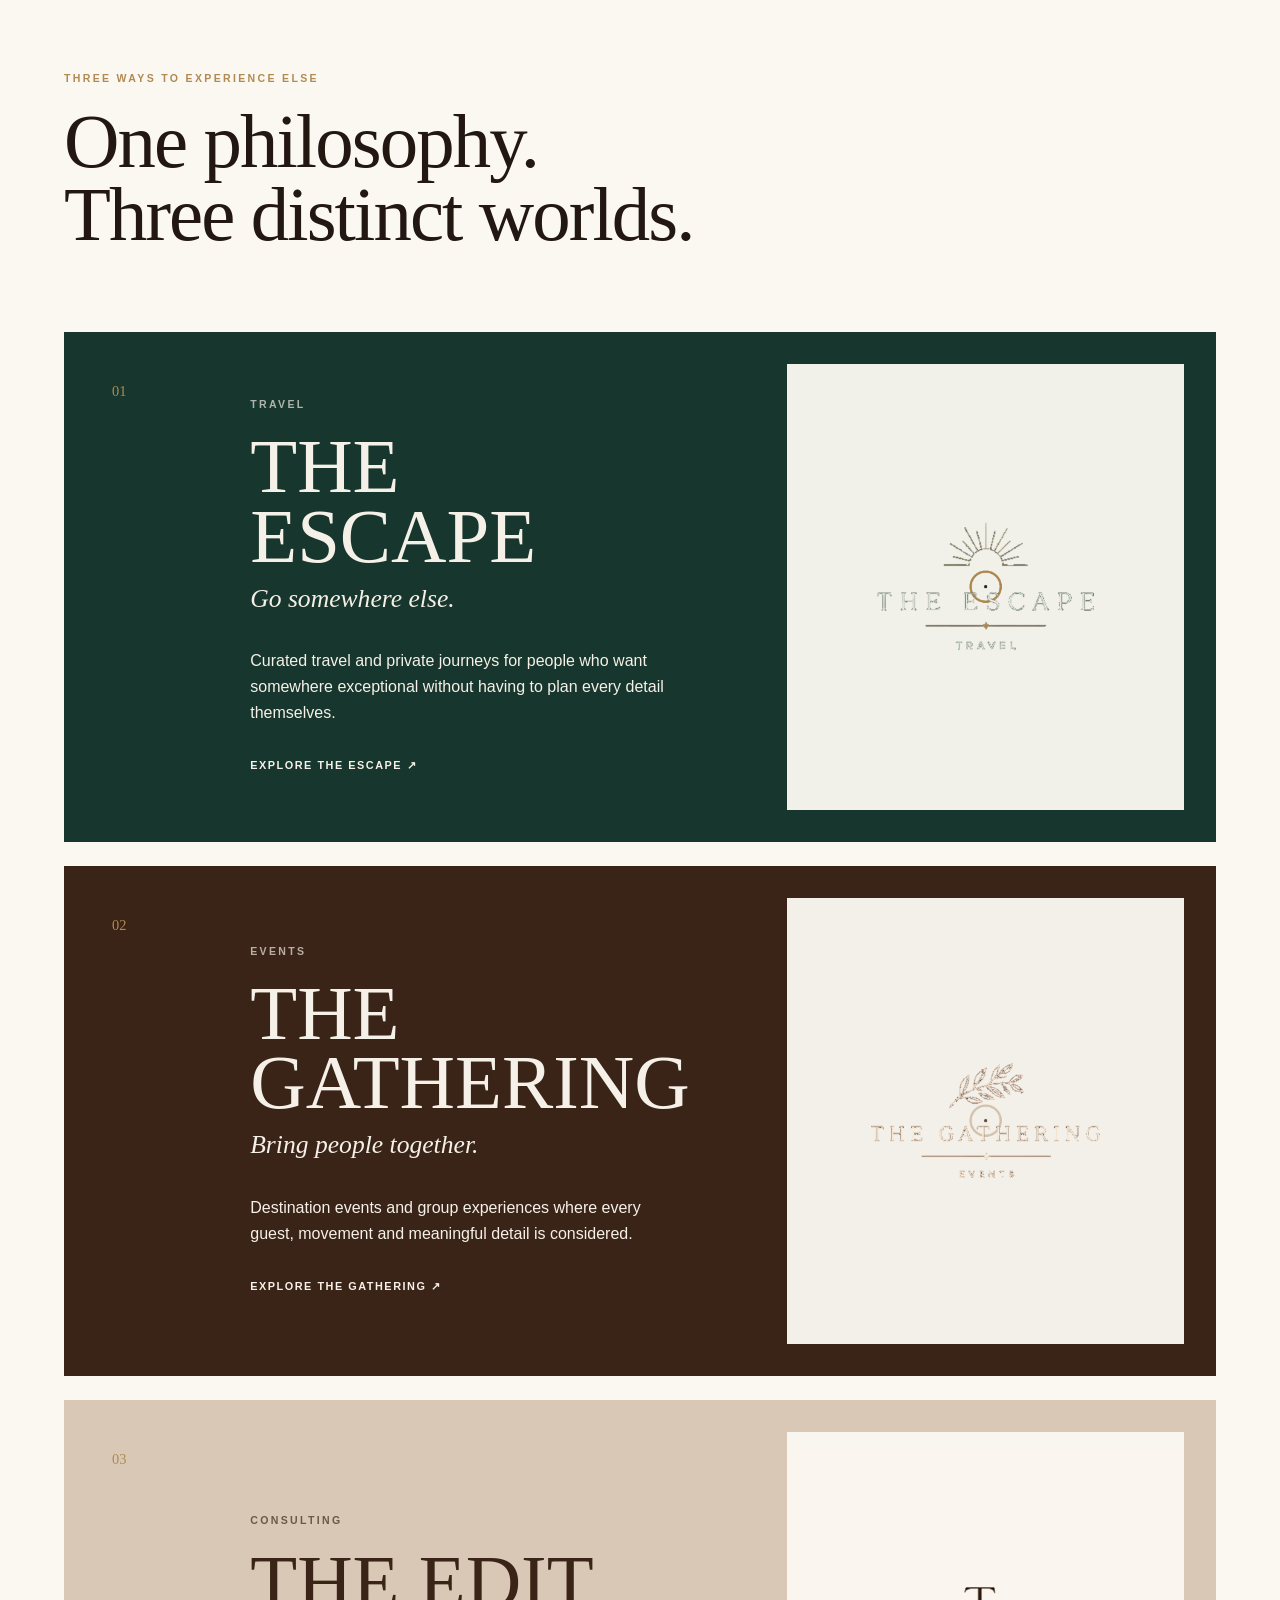
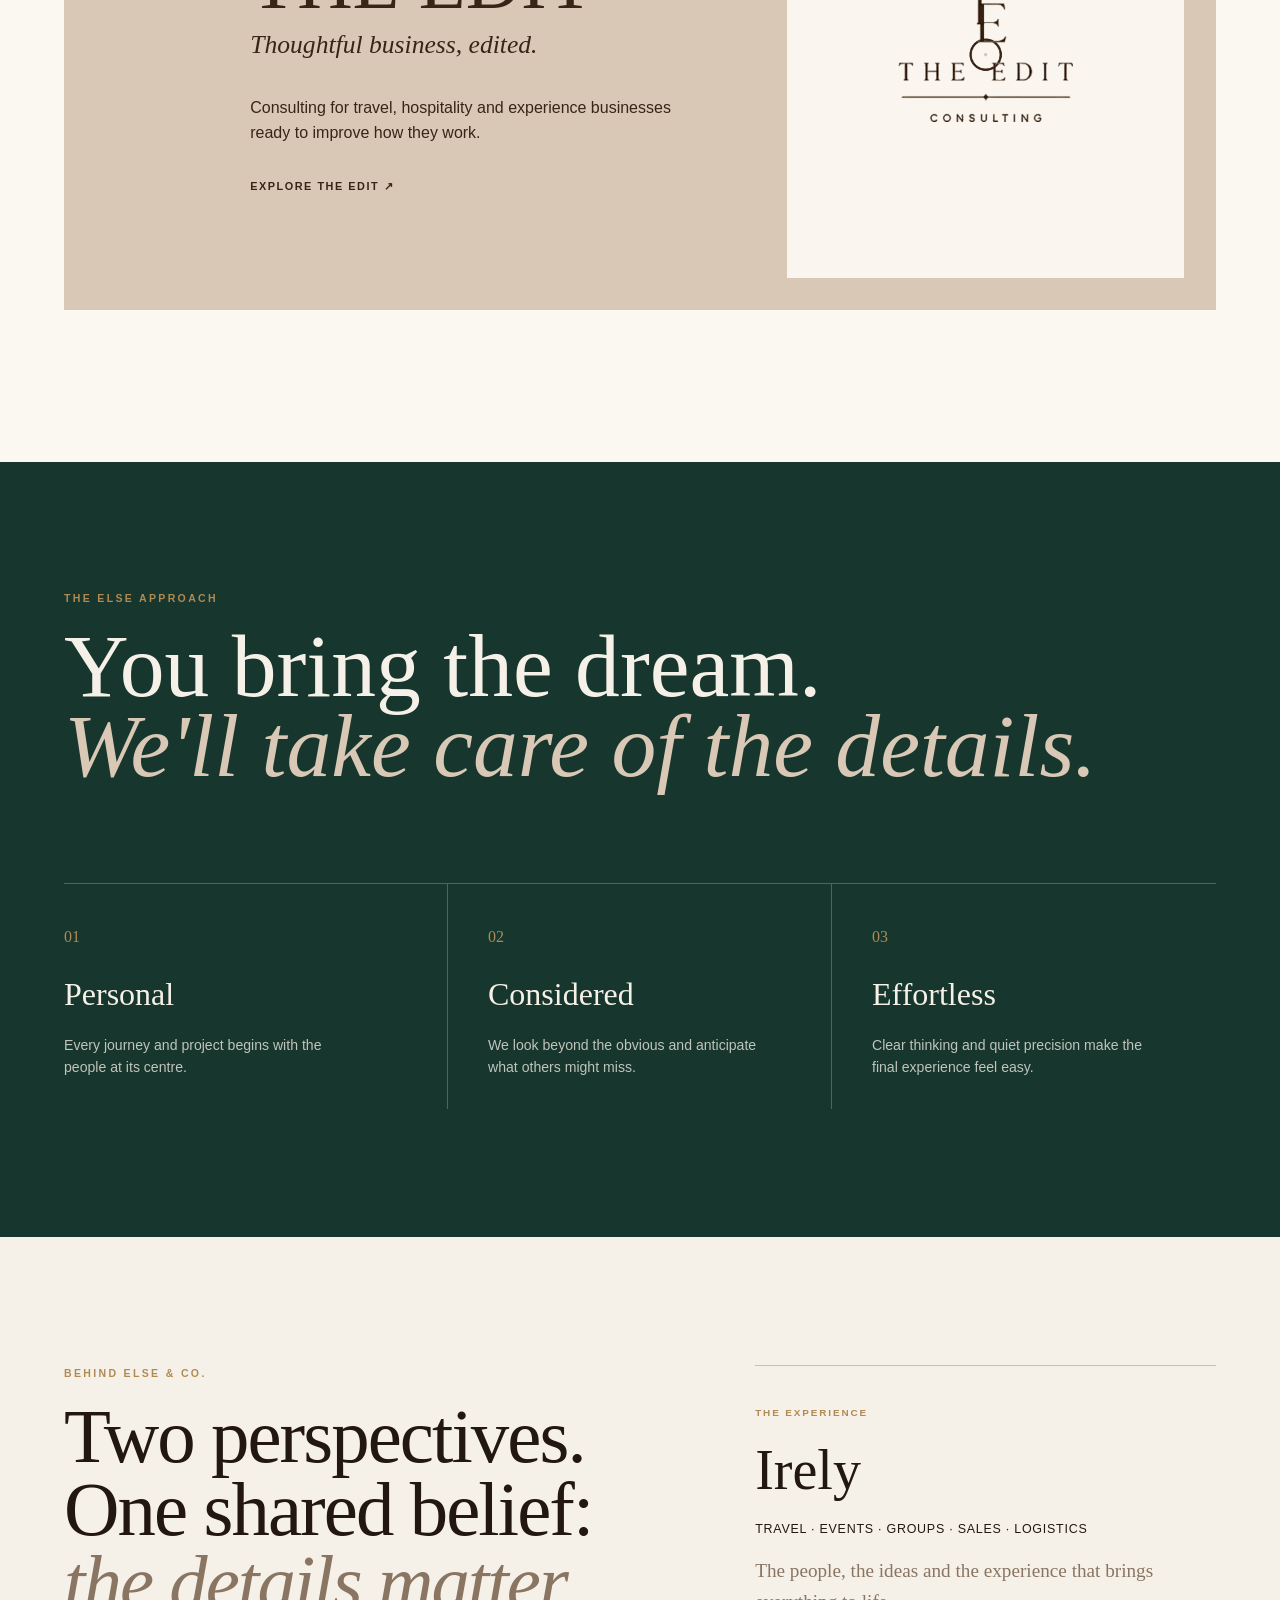
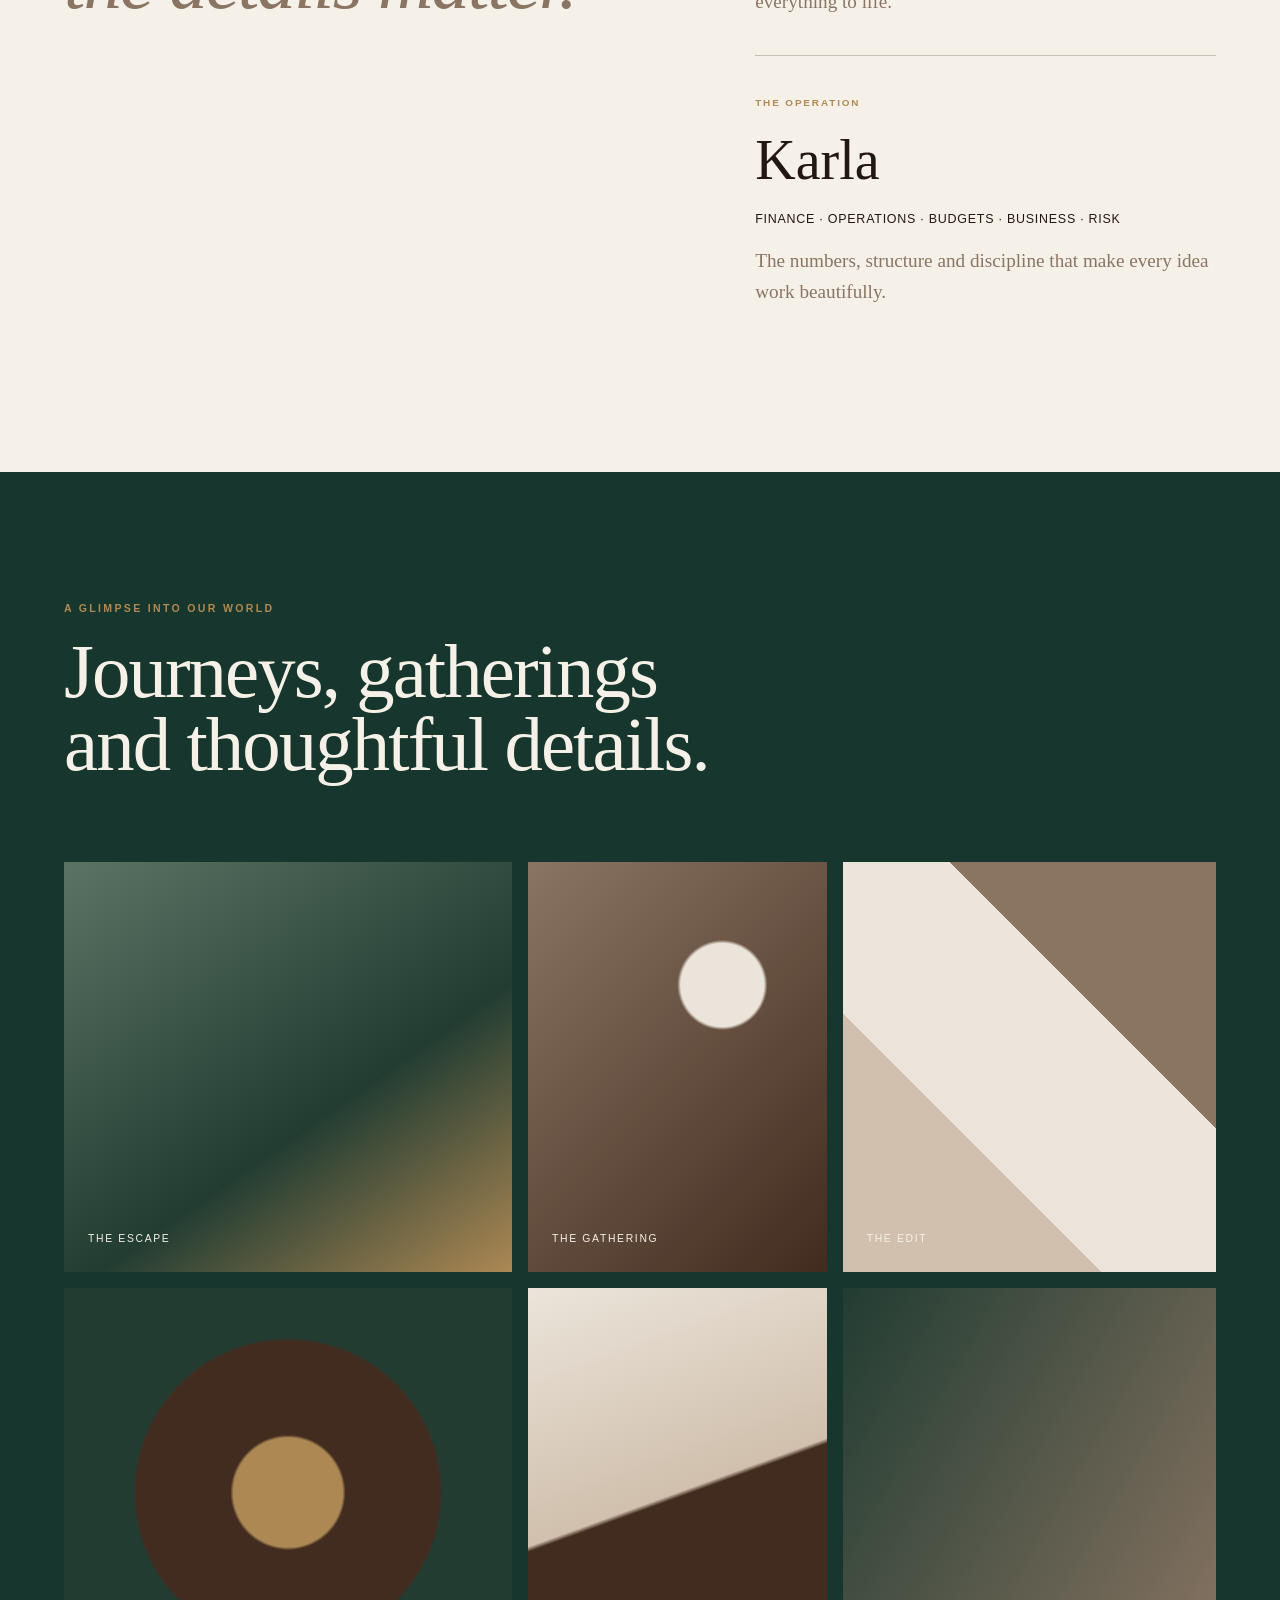
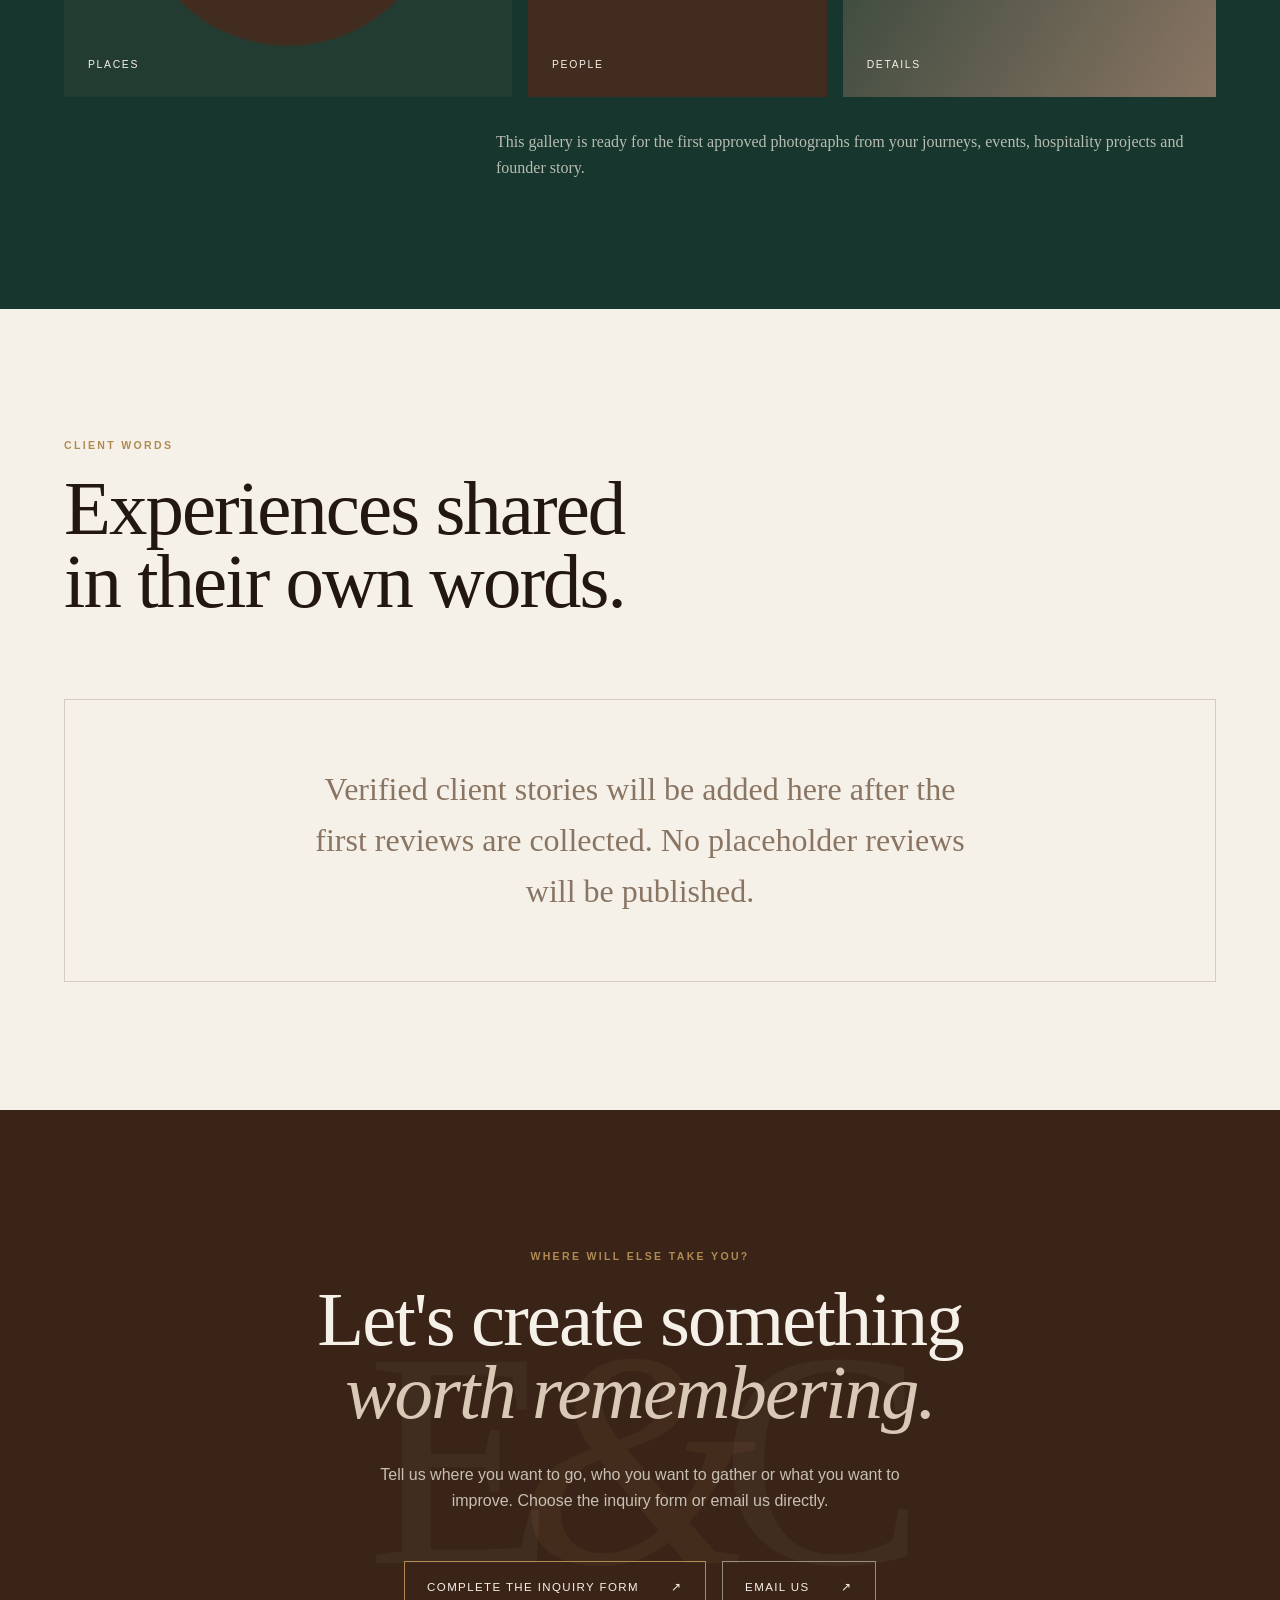
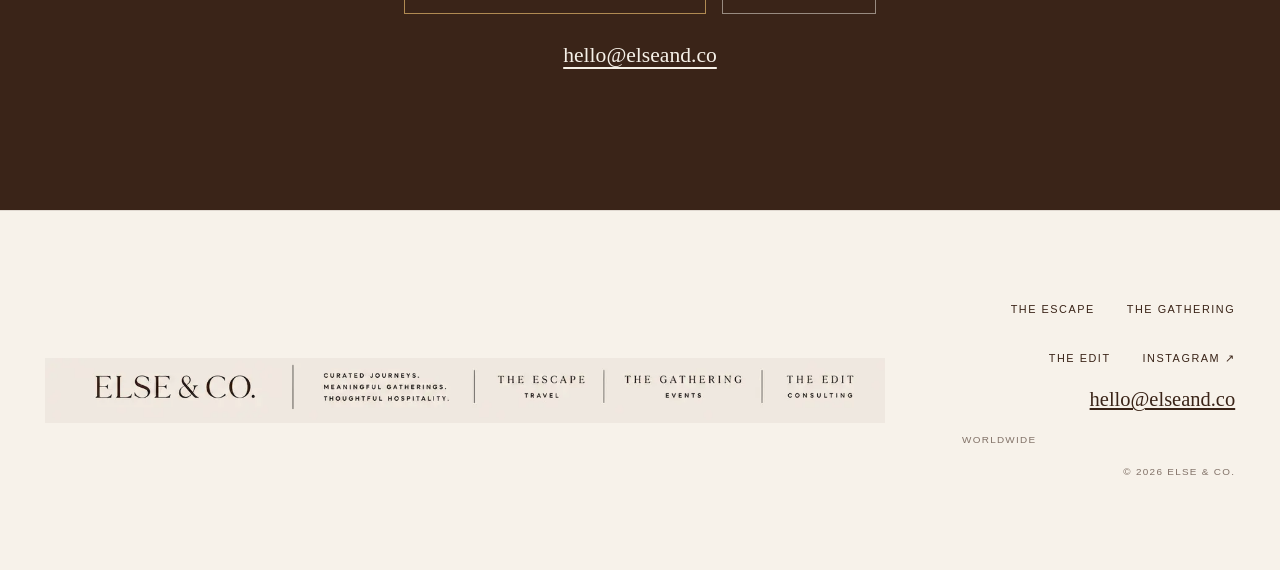
==== commit 26aff34e: "Add files via upload Website content and design revision" ====
--- a/index.html
+++ b/index.html
@@ -21,7 +21,8 @@
     <a class="wordmark" href="#top" aria-label="ELSE & CO. home">ELSE <span>&amp;</span> CO.</a>
     <button class="menu-toggle" type="button" aria-expanded="false" aria-controls="site-nav" data-menu-toggle><span class="sr-only">Open menu</span><span></span><span></span></button>
     <nav class="site-nav" id="site-nav" aria-label="Main navigation" data-nav>
-      <a href="#worlds">Our worlds</a><a href="#philosophy">Philosophy</a><a href="#about">About</a><a class="nav-cta" href="#contact">Start a conversation</a>
+      <div class="nav-dropdown" data-dropdown><button class="nav-dropdown-toggle" type="button" aria-expanded="false" data-dropdown-toggle>Our Services</button><div class="nav-dropdown-menu"><a href="escape/">The Escape</a><a href="gathering/">The Gathering</a><a href="edit/">The Edit</a></div></div>
+      <a href="#gallery">Gallery</a><a href="#testimonials">Testimonials</a><a href="#about">About</a><a class="nav-cta" href="#contact">Connect with ELSE</a>
     </nav>
   </header>
 
@@ -34,7 +35,7 @@
         <p class="hero-intro">Curated journeys. Meaningful gatherings.<br>Thoughtful hospitality.</p>
         <a class="text-link" href="#worlds">Discover ELSE <span aria-hidden="true">↓</span></a>
       </div>
-      <div class="hero-index" aria-hidden="true">STOCKHOLM · THE WORLD</div>
+      <div class="hero-index" aria-hidden="true">THE WORLD</div>
     </section>
 
     <section class="manifesto section-pad" id="philosophy">
@@ -52,17 +53,17 @@
       <article class="world-card escape reveal">
         <div class="world-number">01</div>
         <div class="world-copy"><p class="eyebrow">Travel</p><h3>THE ESCAPE</h3><p class="world-tagline">Go somewhere else.</p><p>Curated travel and private journeys for people who want somewhere exceptional without having to plan every detail themselves.</p><a href="escape/">Explore The Escape <span aria-hidden="true">↗</span></a></div>
-        <div class="world-logo-panel"><img src="assets/logos/the-escape-logo.webp" alt="The Escape Travel"></div>
+        <div class="world-logo-panel"><img src="assets/logos/the-escape-circle.png" alt="The Escape Travel"></div>
       </article>
       <article class="world-card gathering reveal">
         <div class="world-number">02</div>
         <div class="world-copy"><p class="eyebrow">Events</p><h3>THE GATHERING</h3><p class="world-tagline">Bring people together.</p><p>Destination events and group experiences where every guest, movement and meaningful detail is considered.</p><a href="gathering/">Explore The Gathering <span aria-hidden="true">↗</span></a></div>
-        <div class="world-logo-panel"><img src="assets/logos/the-gathering-logo.webp" alt="The Gathering Events"></div>
+        <div class="world-logo-panel"><img src="assets/logos/the-gathering-circle.png" alt="The Gathering Events"></div>
       </article>
       <article class="world-card edit reveal">
         <div class="world-number">03</div>
-        <div class="world-copy"><p class="eyebrow">Consulting</p><h3>THE EDIT</h3><p class="world-tagline">Thoughtful hospitality, edited.</p><p>Travel and hospitality consulting that identifies what could work better and builds the systems to make it happen.</p><a href="edit/">Explore The Edit <span aria-hidden="true">↗</span></a></div>
-        <div class="world-logo-panel"><img src="assets/logos/the-edit-logo.webp" alt="The Edit Consulting"></div>
+        <div class="world-copy"><p class="eyebrow">Consulting</p><h3>THE EDIT</h3><p class="world-tagline">Thoughtful business, edited.</p><p>Consulting for travel, hospitality and experience businesses ready to improve how they work.</p><a href="edit/">Explore The Edit <span aria-hidden="true">↗</span></a></div>
+        <div class="world-logo-panel"><img src="assets/logos/the-edit-circle.png" alt="The Edit Consulting"></div>
       </article>
     </section>
 
@@ -76,15 +77,26 @@
       <div class="founders"><article class="founder reveal"><span class="founder-role">The Experience</span><h3>Irely</h3><p>Travel · Events · Groups · Sales · Logistics</p><p class="founder-note">The people, the ideas and the experience that brings everything to life.</p></article><article class="founder reveal"><span class="founder-role">The Operation</span><h3>Karla</h3><p>Finance · Operations · Budgets · Business · Risk</p><p class="founder-note">The numbers, structure and discipline that make every idea work beautifully.</p></article></div>
     </section>
 
+    <section class="gallery-section section-pad" id="gallery">
+      <div class="section-heading reveal"><p class="eyebrow">A glimpse into our world</p><h2>Journeys, gatherings<br>and thoughtful details.</h2></div>
+      <div class="gallery-grid reveal"><div class="gallery-card"><span>The Escape</span></div><div class="gallery-card"><span>The Gathering</span></div><div class="gallery-card"><span>The Edit</span></div><div class="gallery-card"><span>Places</span></div><div class="gallery-card"><span>People</span></div><div class="gallery-card"><span>Details</span></div></div>
+      <p class="gallery-note reveal">This gallery is ready for the first approved photographs from your journeys, events, hospitality projects and founder story.</p>
+    </section>
+
+    <section class="testimonials-section section-pad" id="testimonials">
+      <div class="section-heading reveal"><p class="eyebrow">Client words</p><h2>Experiences shared<br>in their own words.</h2></div>
+      <div class="testimonial-empty reveal"><p>Verified client stories will be added here after the first reviews are collected. No placeholder reviews will be published.</p></div>
+    </section>
+
     <section class="contact section-pad" id="contact">
-      <div class="contact-copy reveal"><p class="eyebrow">Where will ELSE take you?</p><h2>Let's create something<br><em>worth remembering.</em></h2><p>Tell us where you want to go, who you want to gather or what you want to improve. We'll take it from there.</p><a class="button" href="mailto:hello@elseand.co?subject=An%20inquiry%20for%20ELSE%20%26%20CO.">hello@elseand.co <span aria-hidden="true">↗</span></a></div>
-      <div class="contact-mark" aria-hidden="true"><span>E</span><span>&amp;</span></div>
+      <div class="contact-copy reveal"><p class="eyebrow">Where will ELSE take you?</p><h2>Let's create something<br><em>worth remembering.</em></h2><p>Tell us where you want to go, who you want to gather or what you want to improve. Choose the inquiry form or email us directly.</p><div class="contact-actions"><a class="button" href="inquiry/">Complete the inquiry form <span aria-hidden="true">↗</span></a><a class="button button-secondary" href="mailto:hello@elseand.co?subject=An%20inquiry%20for%20ELSE%20%26%20CO.">Email us <span aria-hidden="true">↗</span></a></div><a class="visible-email" href="mailto:hello@elseand.co">hello@elseand.co</a></div>
+      <div class="contact-mark" aria-hidden="true"><span>E</span><span>&amp;</span><span>C</span></div>
     </section>
   </main>
 
   <footer class="site-footer">
-    <img class="footer-lockup" src="assets/logos/else-co-horizontal-lockup.webp" alt="ELSE & CO. — Curated journeys, meaningful gatherings, thoughtful hospitality. The Escape, The Gathering and The Edit.">
-    <div class="footer-meta"><div class="footer-links"><a href="https://www.instagram.com/elseand.co/" target="_blank" rel="noreferrer">Instagram ↗</a><a href="mailto:hello@elseand.co">Email ↗</a></div><p>Stockholm · Worldwide</p><p>© <span data-year></span> ELSE &amp; CO.</p></div>
+    <img class="footer-lockup" src="assets/logos/else-co-horizontal-lockup.webp" alt="ELSE & CO. Curated journeys, meaningful gatherings and thoughtful hospitality.">
+    <div class="footer-meta"><div class="footer-links"><a href="escape/">The Escape</a><a href="gathering/">The Gathering</a><a href="edit/">The Edit</a><a href="https://www.instagram.com/elseand.co/" target="_blank" rel="noreferrer">Instagram ↗</a></div><a class="footer-email" href="mailto:hello@elseand.co">hello@elseand.co</a><p>Worldwide</p><p>© <span data-year></span> ELSE &amp; CO.</p></div>
   </footer>
 </body>
 </html>
--- a/styles.css
+++ b/styles.css
@@ -49,6 +49,13 @@
 .site-nav a:not(.nav-cta)::after { display: block; width: 0; height: 1px; content: ""; background: currentColor; transition: width .3s ease; }
 .site-nav a:hover::after { width: 100%; }
 .nav-cta { padding: .65rem 1rem; border: 1px solid currentColor; }
+.nav-dropdown { position: relative; }
+.nav-dropdown-toggle { display: inline-flex; gap: .45rem; align-items: center; padding: 0; border: 0; color: inherit; background: none; cursor: pointer; font-size: inherit; font-weight: inherit; letter-spacing: inherit; text-transform: inherit; }
+.nav-dropdown-toggle::after { content: "⌄"; font-size: .8rem; transition: transform .25s ease; }
+.nav-dropdown-menu { position: absolute; top: calc(100% + 1rem); left: 50%; display: grid; min-width: 220px; padding: .65rem; color: var(--espresso); background: rgba(246,241,232,.98); box-shadow: 0 18px 50px rgba(35,23,18,.15); opacity: 0; visibility: hidden; transform: translate(-50%,-8px); transition: opacity .25s, transform .25s, visibility .25s; }
+.nav-dropdown-menu a { padding: .75rem .8rem; white-space: nowrap; }
+.nav-dropdown:hover .nav-dropdown-menu, .nav-dropdown:focus-within .nav-dropdown-menu, .nav-dropdown.open .nav-dropdown-menu { opacity: 1; visibility: visible; transform: translate(-50%,0); }
+.nav-dropdown.open .nav-dropdown-toggle::after { transform: rotate(180deg); }
 .menu-toggle { display: none; color: inherit; background: none; border: 0; }
 
 .hero {
@@ -133,19 +140,24 @@
 .founder .founder-note { max-width: 480px; margin-top: 1rem; color: var(--taupe); font-family: var(--serif); font-size: 1.2rem; letter-spacing: 0; text-transform: none; }
 
 .contact { position: relative; display: grid; min-height: 700px; place-items: center; overflow: hidden; color: var(--cream); text-align: center; background: var(--espresso); }
-.contact-copy { position: relative; z-index: 2; }
+.contact-copy { position: relative; z-index: 2; width: min(850px, 100%); }
 .contact h2 em { color: var(--beige); font-weight: 400; }
 .contact-copy > p:not(.eyebrow) { max-width: 580px; margin: 2rem auto; color: rgba(246,241,232,.75); }
 .button { display: inline-flex; gap: 2rem; align-items: center; margin-top: 1rem; padding: 1rem 1.4rem; border: 1px solid var(--gold); color: var(--cream); font-size: .72rem; font-weight: 500; letter-spacing: .12em; text-decoration: none; text-transform: uppercase; transition: color .3s, background .3s; }
 .button:hover { color: var(--espresso); background: var(--gold); }
-.contact-mark { position: absolute; display: flex; inset: 0; align-items: center; justify-content: center; color: rgba(246,241,232,.035); font-family: var(--serif); font-size: 40vw; line-height: 1; }
-.contact-mark span:last-child { color: rgba(176,138,82,.08); font-style: italic; }
-
-.site-footer { display: grid; padding: clamp(3rem, 6vw, 5.5rem) max(3.5vw, calc((100vw - 1280px)/2)); color: var(--espresso); background: #f7f2ea; grid-template-columns: minmax(280px, 1.15fr) .85fr; gap: clamp(3rem, 8vw, 8rem); align-items: end; border-top: 1px solid rgba(58,36,24,.12); }
-.footer-lockup { display: block; width: min(100%, 640px); height: auto; mix-blend-mode: multiply; }
+.contact-mark { position: absolute; display: flex; inset: 0; align-items: center; justify-content: center; color: rgba(246,241,232,.035); font-family: var(--serif); font-size: clamp(9rem, 24vw, 24rem); line-height: 1; letter-spacing: -.12em; transform: translateX(-.04em); }
+.contact-mark span:nth-child(2) { color: rgba(176,138,82,.08); font-style: italic; }
+.contact-actions { display: flex; justify-content: center; gap: 1rem; flex-wrap: wrap; }
+.button-secondary { border-color: rgba(246,241,232,.5); }
+.visible-email { display: block; width: fit-content; margin: 1.5rem auto 0; color: var(--cream); font-family: var(--serif); font-size: clamp(1.05rem,2vw,1.35rem); text-underline-offset: .3rem; }
+.closing-statement { margin: 2rem auto .5rem !important; color: var(--beige) !important; font-family: var(--serif); font-size: clamp(1.55rem,3vw,2.5rem); font-style: italic; }
+
+.site-footer { display: grid; padding: clamp(4rem, 7vw, 7rem) max(3.5vw, calc((100vw - 1500px)/2)); color: var(--espresso); background: #f7f2ea; grid-template-columns: minmax(520px, 2fr) .65fr; gap: clamp(3rem, 6vw, 6rem); align-items: center; border-top: 1px solid rgba(58,36,24,.12); }
+.footer-lockup { display: block; width: min(100%, 1150px); height: auto; mix-blend-mode: multiply; }
 .footer-meta { display: grid; gap: 1rem; align-content: end; }
 .footer-links { display: flex; justify-content: flex-end; gap: 2rem; flex-wrap: wrap; }
 .footer-links a { font-size: .68rem; letter-spacing: .14em; text-decoration: none; text-transform: uppercase; }
+.footer-email { justify-self: end; font-family: var(--serif); font-size: clamp(1.05rem,1.6vw,1.35rem); text-transform: none; }
 .site-footer p { margin: 0; color: rgba(58,36,24,.62); font-size: .62rem; letter-spacing: .13em; text-transform: uppercase; }
 .site-footer p:last-child { text-align: right; }
 
@@ -166,7 +178,7 @@
 .vertical-hero-edit .vertical-hero-copy > p:not(.eyebrow) { color: rgba(58,36,24,.72); }
 .vertical-hero-edit .button { color: var(--espresso); }
 .vertical-hero-logo { display: grid; aspect-ratio: 1; place-items: center; background: rgba(251,248,242,.97); border-radius: 50%; box-shadow: 0 25px 80px rgba(0,0,0,.12); overflow: hidden; }
-.vertical-hero-logo img { width: 92%; height: auto; mix-blend-mode: multiply; }
+.vertical-hero-logo img { width: 100%; height: 100%; object-fit: contain; }
 .vertical-intro { display: grid; background: var(--cream); grid-template-columns: .3fr 1.7fr; gap: 2rem; }
 .vertical-index { margin: 0; color: var(--gold); font-family: var(--serif); }
 .vertical-intro > div { max-width: 920px; }
@@ -209,6 +221,43 @@
 .faq-list summary { padding: 1.35rem 0; font-family: var(--serif); font-size: 1.2rem; font-weight: 400; letter-spacing: 0; text-transform: none; }
 .faq-list details p { max-width: 650px; margin: -.25rem 0 1.6rem; color: var(--taupe); }
 
+.gallery-section { color: var(--cream); background: var(--forest); }
+.gallery-section .section-heading h2, .testimonials-section .section-heading h2 { color: inherit; }
+.gallery-grid { display: grid; grid-template-columns: 1.2fr .8fr 1fr; grid-auto-rows: minmax(260px,32vw); gap: 1rem; }
+.gallery-card { position: relative; display: flex; padding: 1.5rem; align-items: flex-end; overflow: hidden; background: var(--taupe); }
+.gallery-card::before { position: absolute; inset: 0; content: ""; opacity: .9; transition: transform .5s ease; }
+.gallery-card:hover::before { transform: scale(1.04); }
+.gallery-card:nth-child(1)::before { background: linear-gradient(145deg,#557364,#17362d 60%,#b08a52); }
+.gallery-card:nth-child(2)::before { background: radial-gradient(circle at 65% 30%,#f6f1e8 0 12%,transparent 13%),linear-gradient(135deg,#8a7563,#3a2418); }
+.gallery-card:nth-child(3)::before { background: linear-gradient(45deg,#d8c8b5 0 33%,#f6f1e8 33% 66%,#8a7563 66%); }
+.gallery-card:nth-child(4)::before { background: radial-gradient(circle at center,#b08a52 0 18%,#3a2418 19% 50%,#17362d 51%); }
+.gallery-card:nth-child(5)::before { background: linear-gradient(160deg,#f6f1e8,#d8c8b5 50%,#3a2418 51%); }
+.gallery-card:nth-child(6)::before { background: linear-gradient(120deg,#17362d,#8a7563); }
+.gallery-card span { position: relative; z-index: 1; font-size: .65rem; letter-spacing: .16em; text-transform: uppercase; }
+.gallery-note { max-width: 720px; margin: 2rem 0 0 auto; color: rgba(246,241,232,.72); font-family: var(--serif); }
+.testimonials-section { background: var(--cream); }
+.testimonial-empty { display: grid; min-height: 260px; padding: clamp(2rem,5vw,4rem); place-items: center; text-align: center; border: 1px solid rgba(58,36,24,.18); }
+.testimonial-empty p { max-width: 650px; margin: 0; color: var(--taupe); font-family: var(--serif); font-size: clamp(1.3rem,2.5vw,2rem); }
+.google-review-actions { display: flex; justify-content: center; gap: 1rem; margin-top: 2rem; flex-wrap: wrap; }
+.google-review-actions .button { color: var(--espresso); }
+
+.inquiry-page { background: var(--cream); }
+.inquiry-page .site-header:not(.scrolled) { color: var(--espresso); }
+.inquiry-main { min-height: 100svh; padding-top: 10rem; }
+.inquiry-layout { display: grid; grid-template-columns: .8fr 1.2fr; gap: clamp(3rem,8vw,8rem); align-items: start; }
+.inquiry-intro h1 { margin: 0; font-family: var(--serif); font-size: clamp(3.6rem,7vw,7rem); font-weight: 400; line-height: .9; }
+.inquiry-intro h1 em { color: var(--taupe); font-weight: 400; }
+.inquiry-intro > p:not(.eyebrow) { max-width: 520px; margin-top: 2rem; color: var(--taupe); }
+.inquiry-intro .visible-email { margin: 2rem 0 0; color: var(--espresso); }
+.inquiry-form { display: grid; gap: 1.25rem; padding: clamp(1.6rem,4vw,3.5rem); background: var(--paper); border: 1px solid rgba(58,36,24,.16); }
+.form-field { display: grid; gap: .5rem; }
+.form-field label { font-size: .66rem; font-weight: 600; letter-spacing: .14em; text-transform: uppercase; }
+.form-field input, .form-field select, .form-field textarea { width: 100%; padding: .95rem 0; color: var(--espresso); background: transparent; border: 0; border-bottom: 1px solid rgba(58,36,24,.3); border-radius: 0; font: inherit; }
+.form-field textarea { min-height: 150px; resize: vertical; }
+.form-field input:focus, .form-field select:focus, .form-field textarea:focus { outline: 0; border-color: var(--gold); }
+.inquiry-form .button { justify-content: space-between; color: var(--espresso); background: transparent; cursor: pointer; }
+.form-note { margin: 0; color: var(--taupe); font-size: .78rem; }
+
 .reveal { opacity: 0; transform: translateY(28px); transition: opacity .8s ease, transform .8s cubic-bezier(.2,.7,.2,1); }
 .reveal.visible { opacity: 1; transform: translateY(0); }
 @media (prefers-reduced-motion: reduce) { html { scroll-behavior: auto; } .reveal { opacity: 1; transform: none; transition: none; } }
@@ -224,6 +273,11 @@
   .site-nav.open { transform: translateX(0); }
   .site-nav a { font-family: var(--serif); font-size: 2rem; letter-spacing: 0; text-transform: none; }
   .site-nav .nav-cta { margin-top: 1rem; font-family: var(--sans); font-size: .68rem; letter-spacing: .12em; text-transform: uppercase; }
+  .nav-dropdown { width: min(82vw,360px); text-align: center; }
+  .nav-dropdown-toggle { font-family: var(--serif); font-size: 2rem; letter-spacing: 0; text-transform: none; }
+  .nav-dropdown-menu { position: static; display: none; min-width: 0; margin-top: .75rem; padding: .5rem; color: var(--cream); background: rgba(246,241,232,.08); box-shadow: none; opacity: 1; visibility: visible; transform: none; }
+  .nav-dropdown.open .nav-dropdown-menu { display: grid; transform: none; }
+  .nav-dropdown-menu a { font-family: var(--sans); font-size: .78rem; letter-spacing: .12em; text-transform: uppercase; }
   .hero h1 { font-size: clamp(4.1rem, 17vw, 7rem); }
   .hero-intro { margin-top: 2.5rem; }
   .orbit-one { width: 120vw; }
@@ -247,6 +301,12 @@
   .process-grid { grid-template-columns: 1fr; }
   .process-grid li, .process-grid li + li { padding: 2rem 0; border-right: 0; border-bottom: 1px solid rgba(246,241,232,.25); }
   .faq-section { grid-template-columns: 1fr; gap: 3rem; }
+  .gallery-grid { grid-template-columns: 1fr 1fr; grid-auto-rows: minmax(230px,50vw); }
+  .inquiry-layout { grid-template-columns: 1fr; }
+  .site-footer { grid-template-columns: 1fr; }
+  .footer-links { justify-content: flex-start; }
+  .footer-email { justify-self: start; }
+  .site-footer p:last-child { text-align: left; }
 }
 
 @media (max-width: 560px) {
@@ -262,10 +322,15 @@
   .world-logo-panel { min-height: 270px; }
   .contact { min-height: 650px; }
   .site-footer { grid-template-columns: 1fr; }
+  .footer-lockup { width: 100%; }
   .footer-links { justify-content: flex-start; }
+  .footer-email { justify-self: start; }
   .site-footer p:last-child { text-align: left; }
   .service-card { min-height: 0; }
   .service-details ul { columns: 1; }
   .vertical-hero-copy h1 { font-size: clamp(3.3rem, 15vw, 5rem); }
   .vertical-hero-logo { width: 84vw; }
-}
+  .gallery-grid { grid-template-columns: 1fr; grid-auto-rows: 72vw; }
+  .contact-actions { flex-direction: column; align-items: stretch; }
+  .contact-actions .button { justify-content: space-between; }
+}
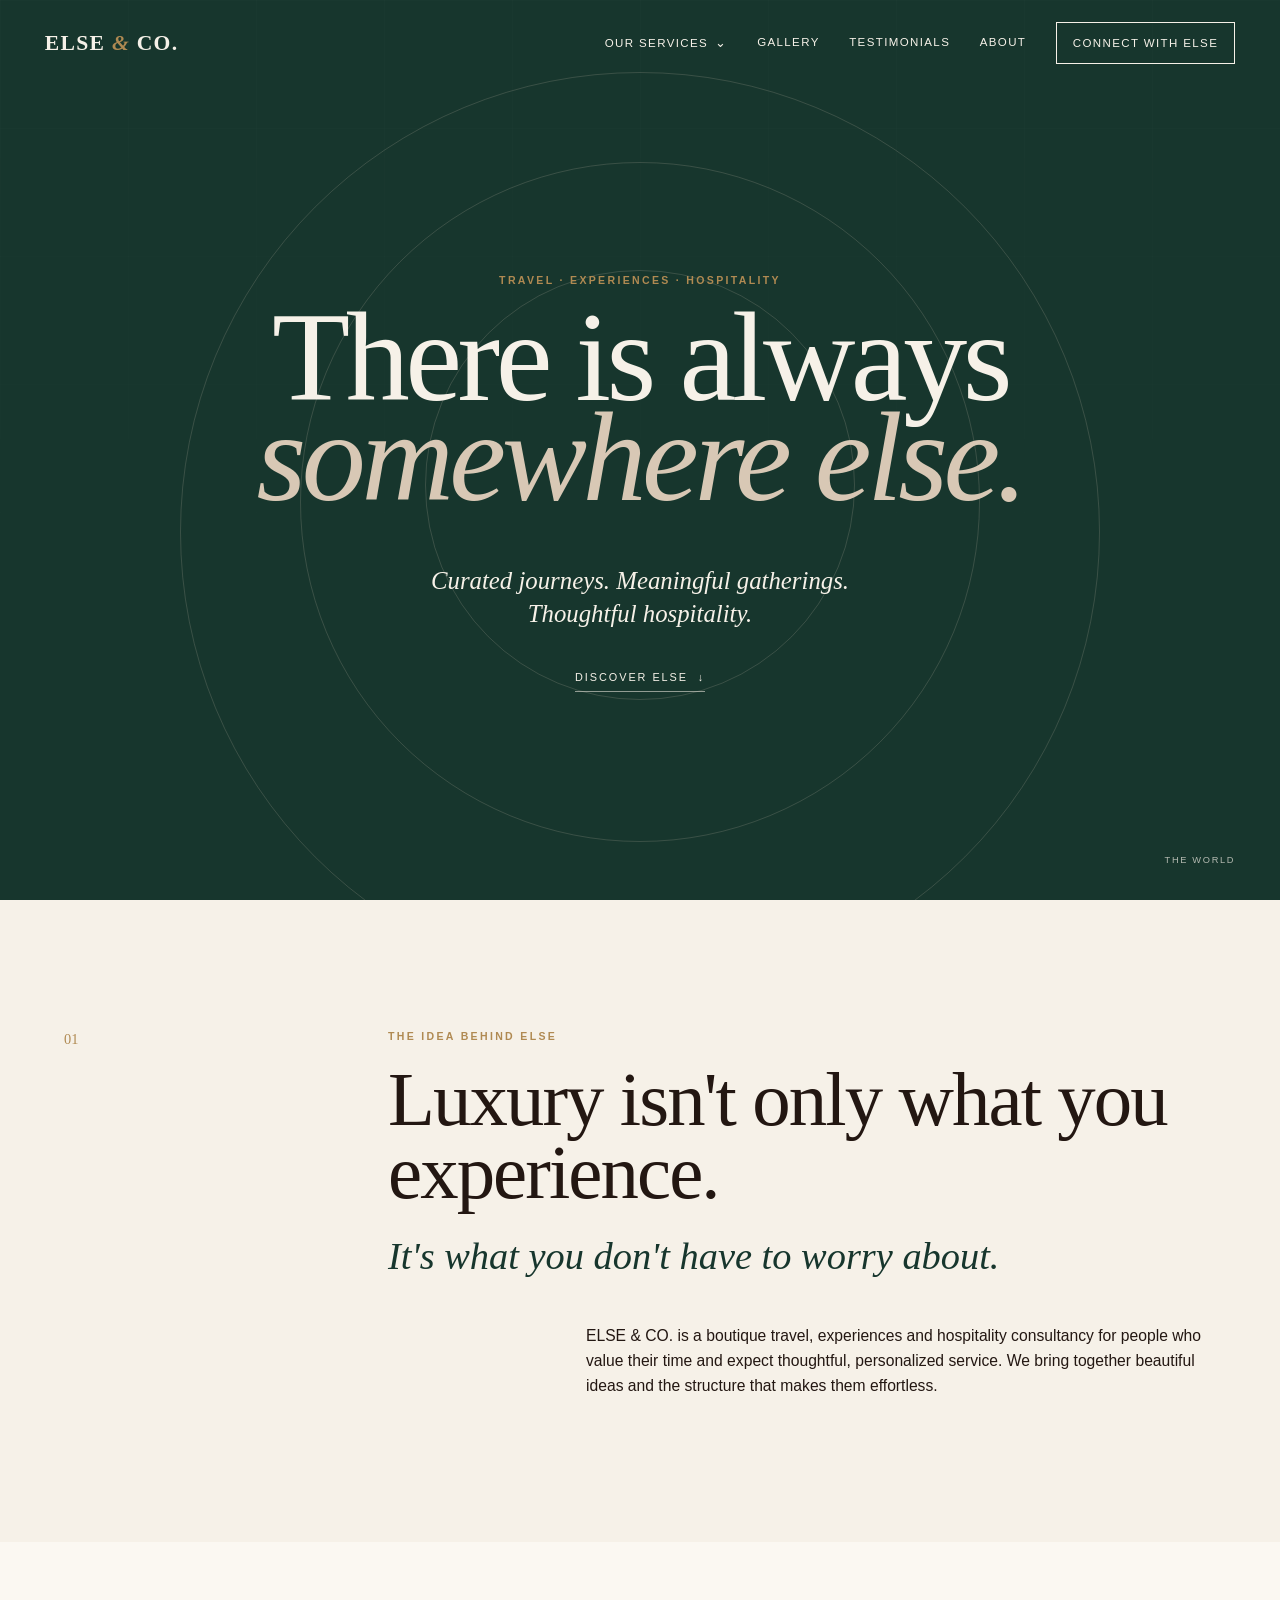
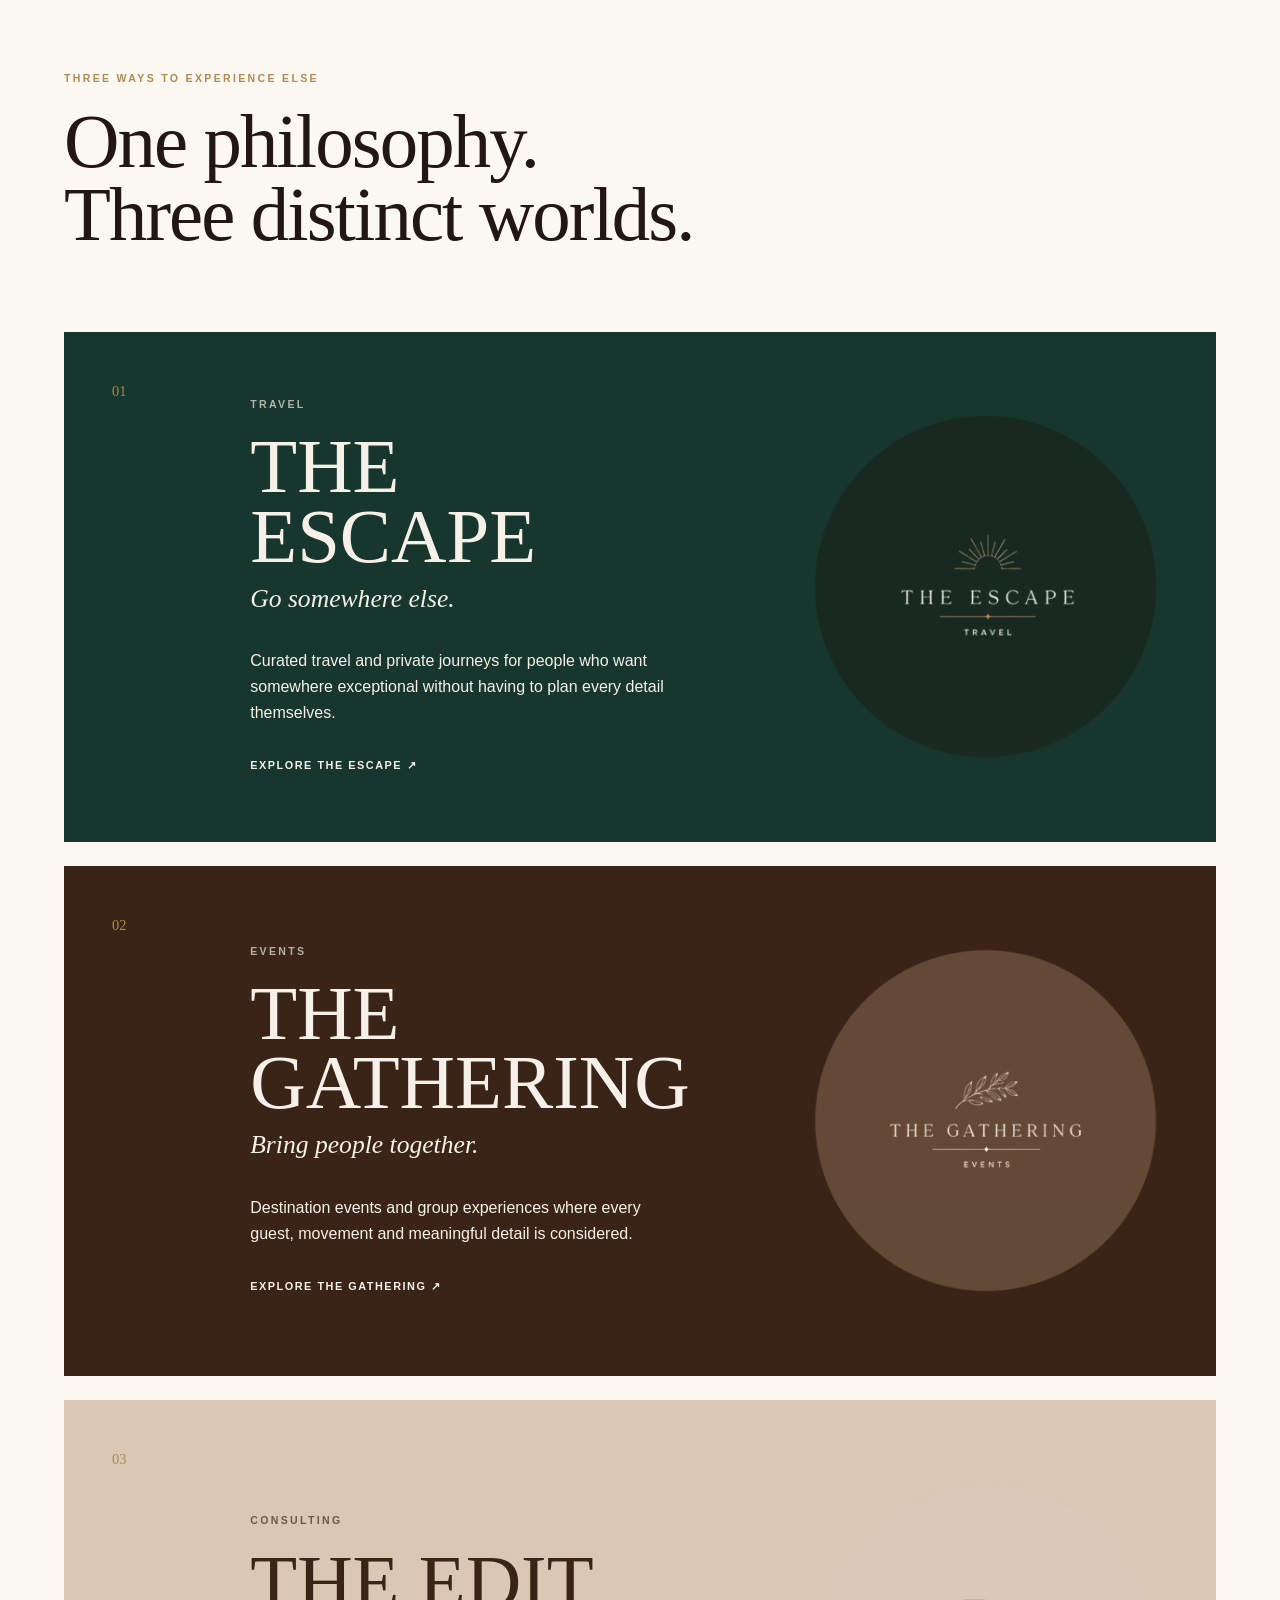
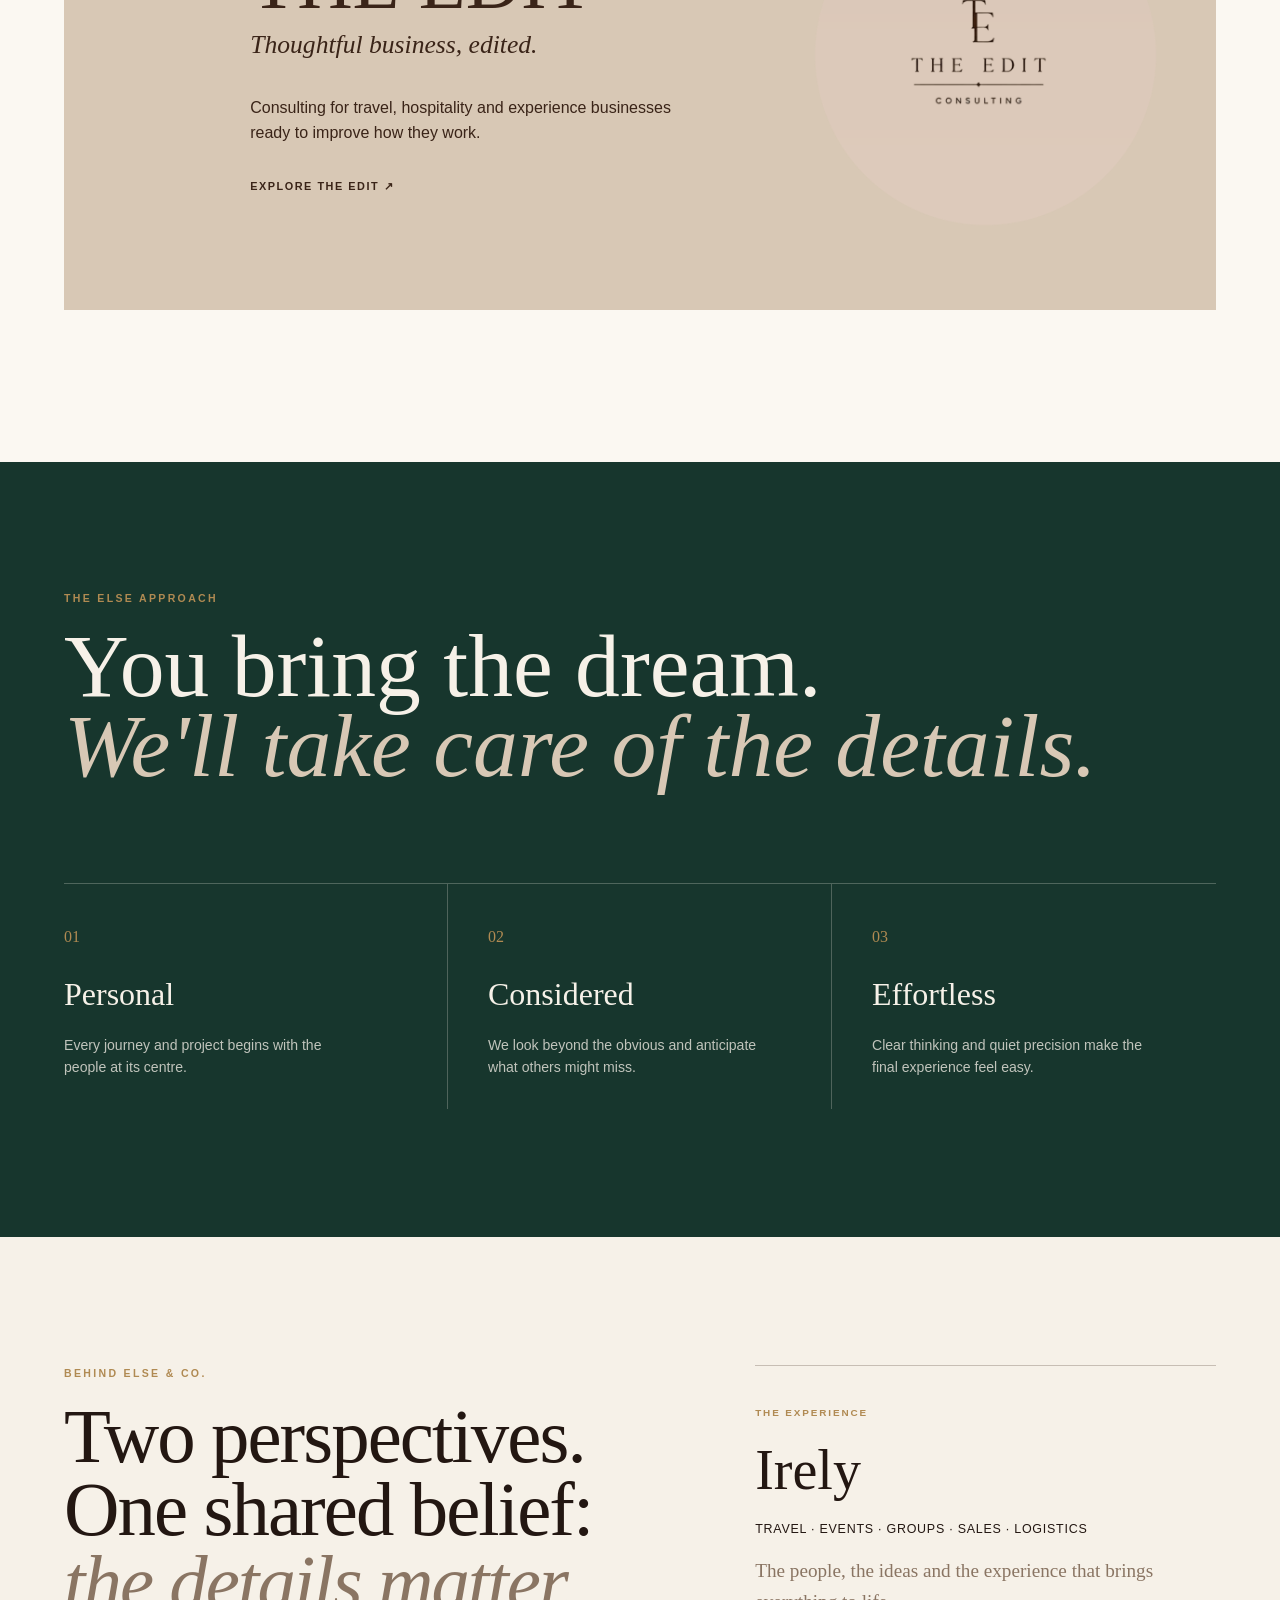
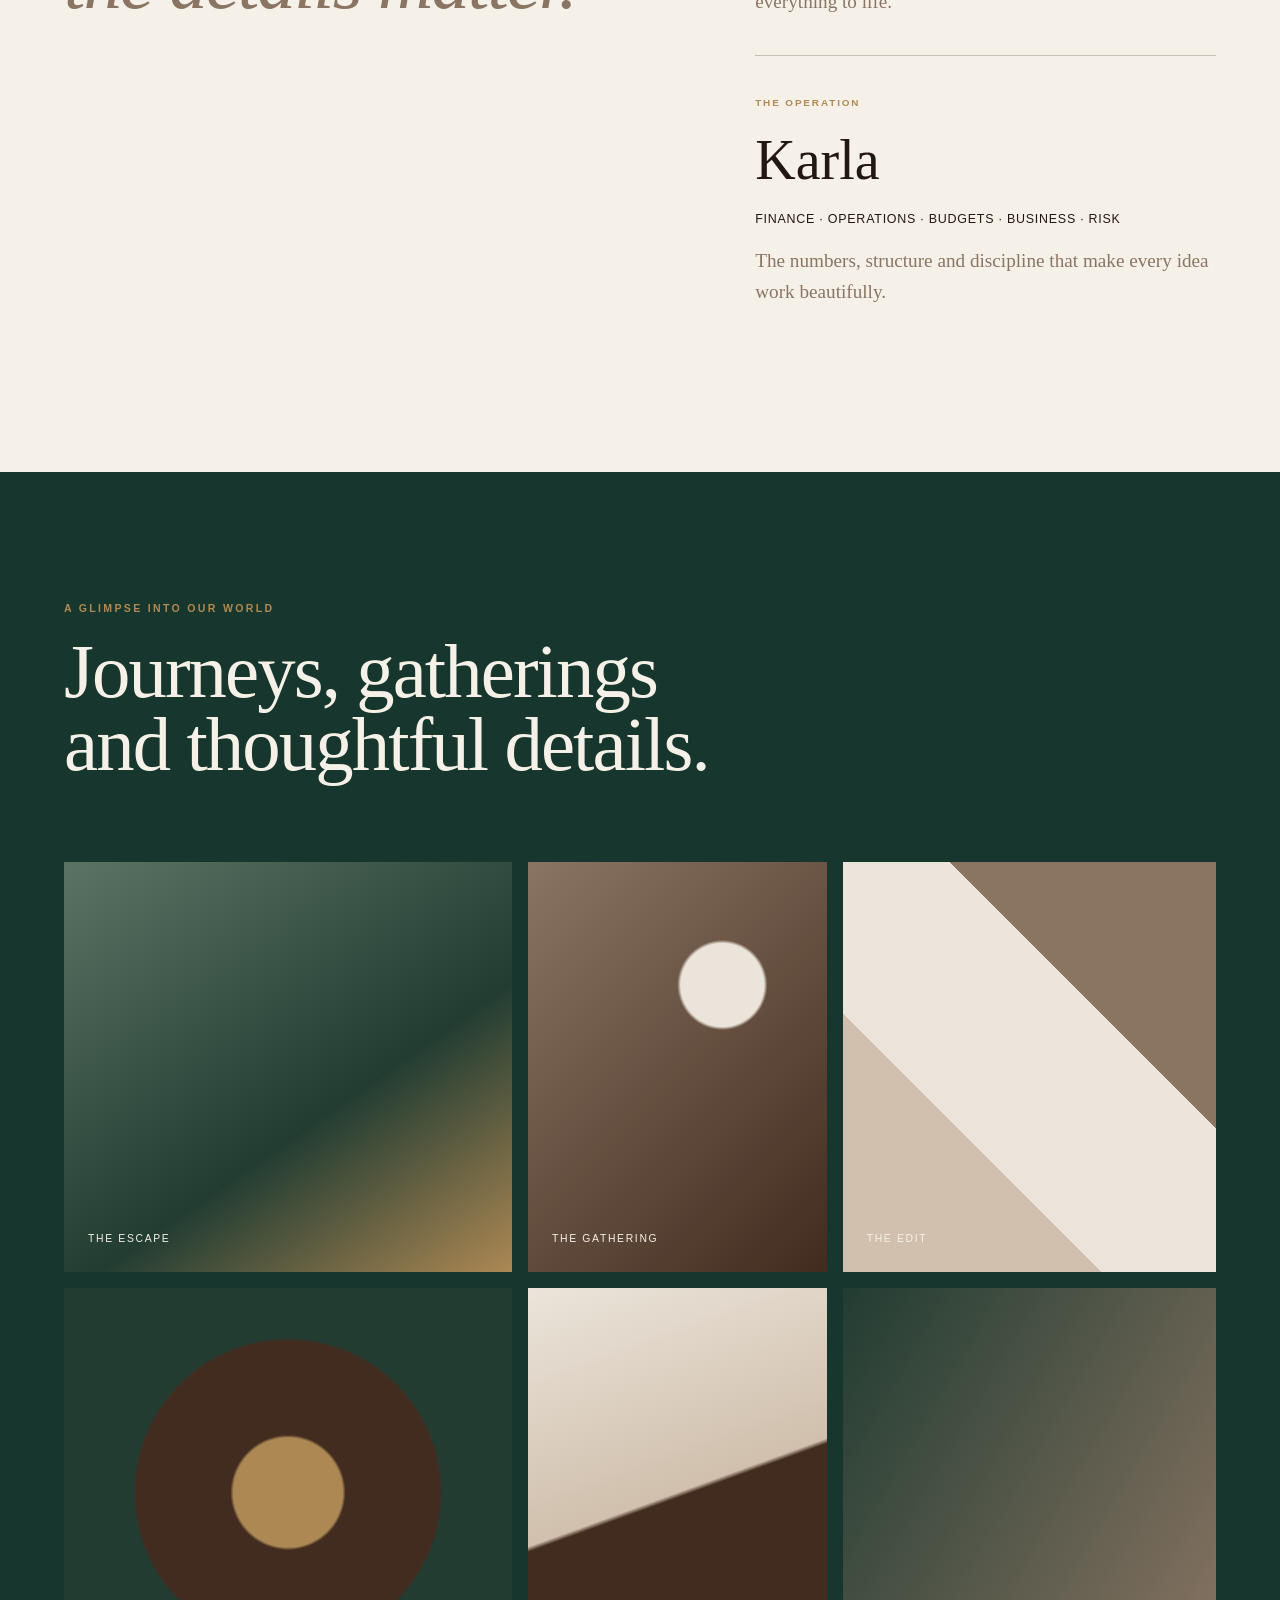
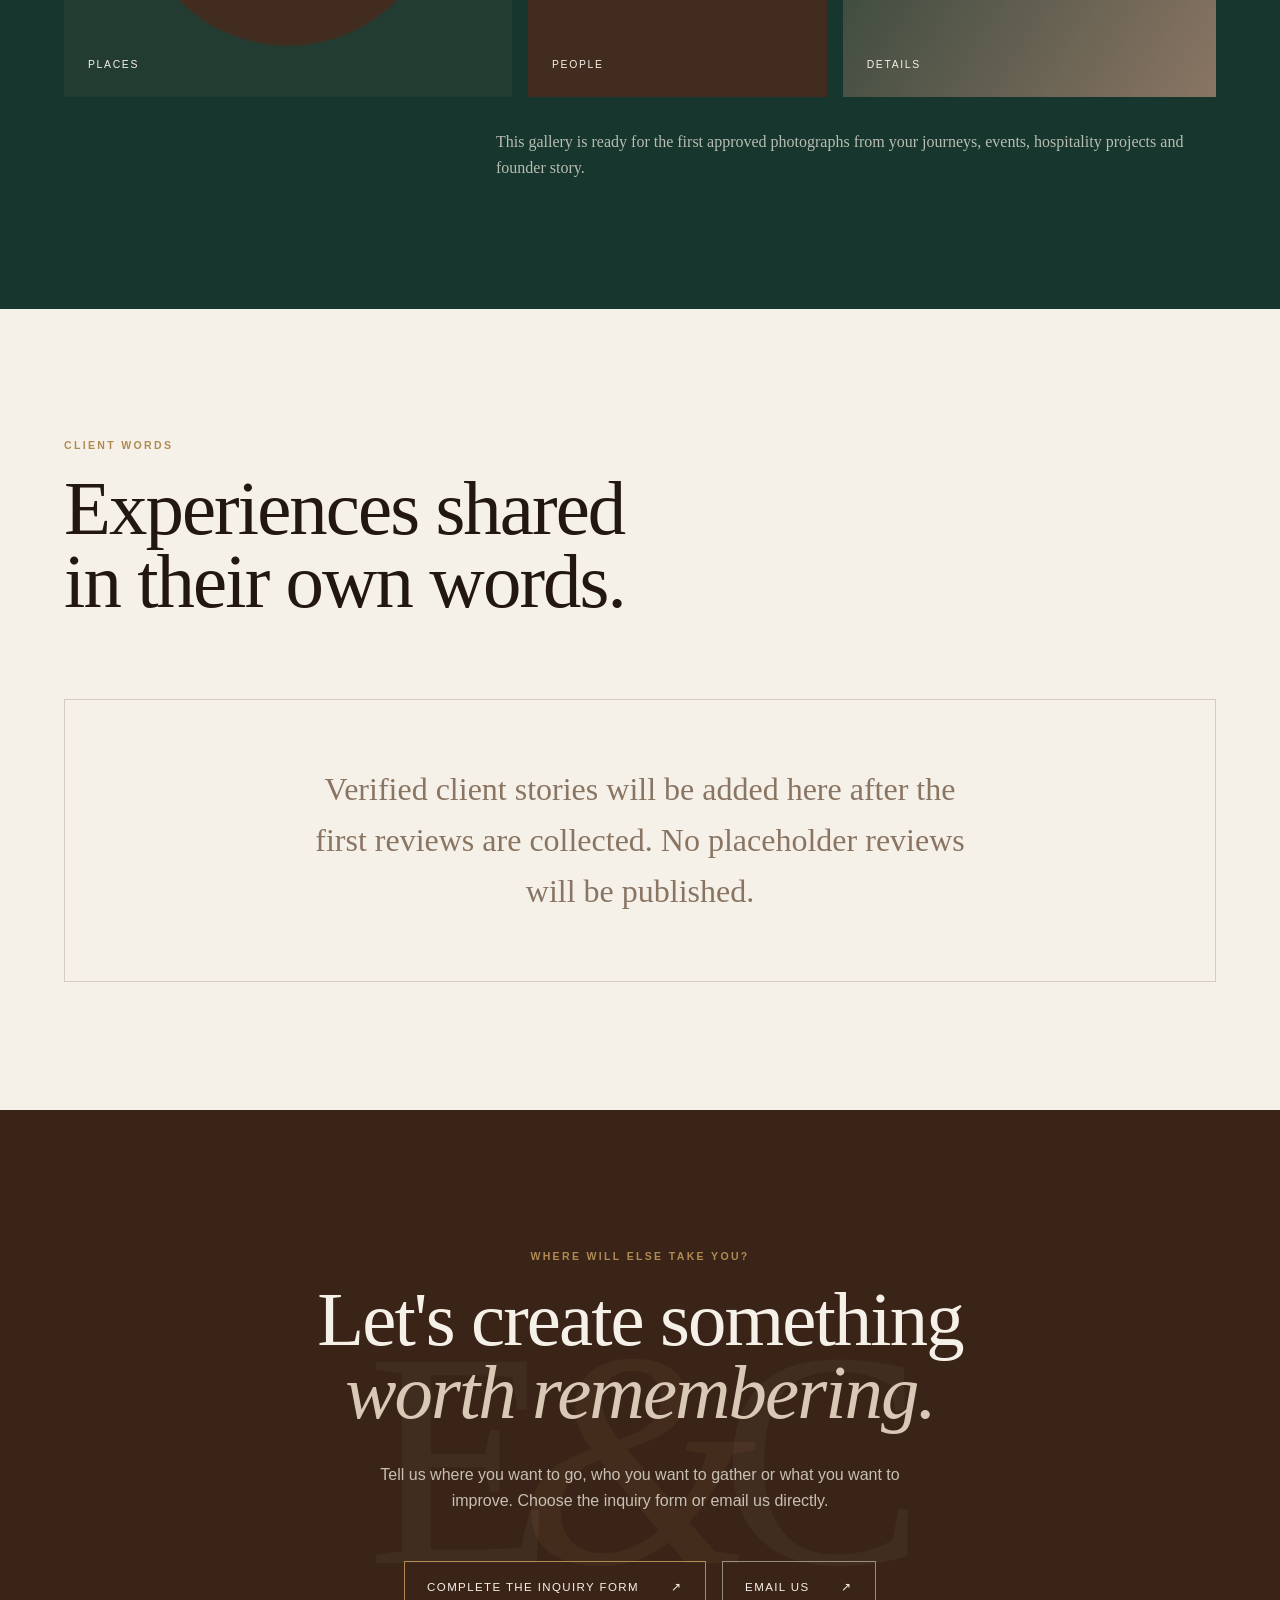
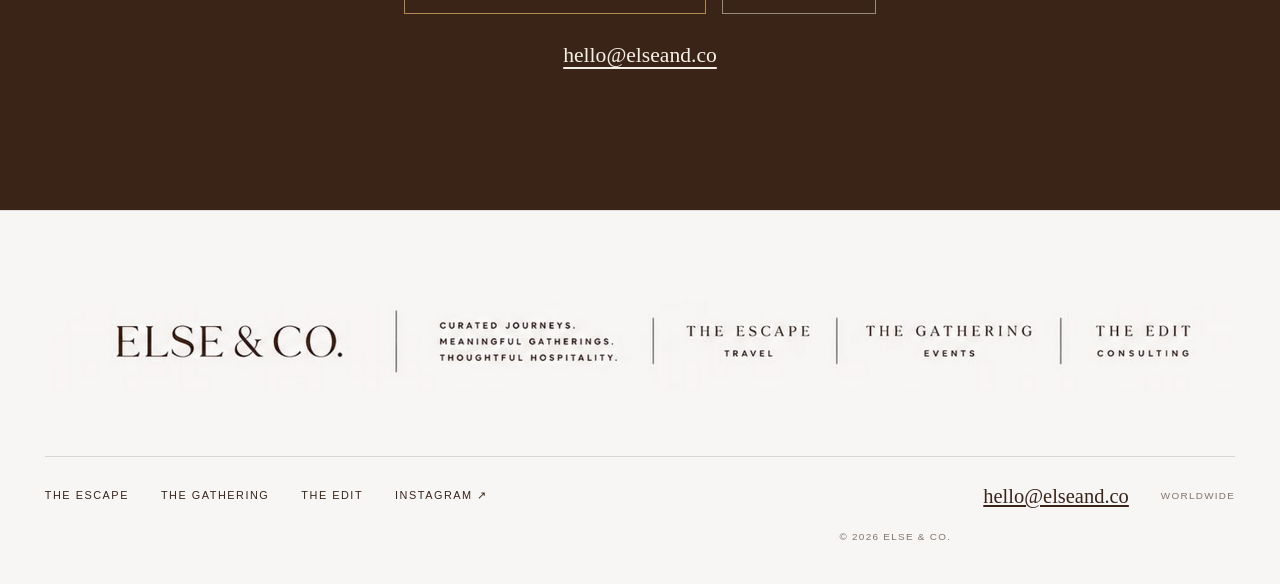
==== commit 09203aa1: "Add files via upload" ====
--- a/index.html
+++ b/index.html
@@ -53,17 +53,17 @@
       <article class="world-card escape reveal">
         <div class="world-number">01</div>
         <div class="world-copy"><p class="eyebrow">Travel</p><h3>THE ESCAPE</h3><p class="world-tagline">Go somewhere else.</p><p>Curated travel and private journeys for people who want somewhere exceptional without having to plan every detail themselves.</p><a href="escape/">Explore The Escape <span aria-hidden="true">↗</span></a></div>
-        <div class="world-logo-panel"><img src="assets/logos/the-escape-circle.png" alt="The Escape Travel"></div>
+        <div class="world-logo-panel"><img src="assets/logos/the-escape-circle.png" alt="The Escape Travel" width="3000" height="3000" loading="lazy" decoding="async"></div>
       </article>
       <article class="world-card gathering reveal">
         <div class="world-number">02</div>
         <div class="world-copy"><p class="eyebrow">Events</p><h3>THE GATHERING</h3><p class="world-tagline">Bring people together.</p><p>Destination events and group experiences where every guest, movement and meaningful detail is considered.</p><a href="gathering/">Explore The Gathering <span aria-hidden="true">↗</span></a></div>
-        <div class="world-logo-panel"><img src="assets/logos/the-gathering-circle.png" alt="The Gathering Events"></div>
+        <div class="world-logo-panel"><img src="assets/logos/the-gathering-circle.png" alt="The Gathering Events" width="3000" height="3000" loading="lazy" decoding="async"></div>
       </article>
       <article class="world-card edit reveal">
         <div class="world-number">03</div>
         <div class="world-copy"><p class="eyebrow">Consulting</p><h3>THE EDIT</h3><p class="world-tagline">Thoughtful business, edited.</p><p>Consulting for travel, hospitality and experience businesses ready to improve how they work.</p><a href="edit/">Explore The Edit <span aria-hidden="true">↗</span></a></div>
-        <div class="world-logo-panel"><img src="assets/logos/the-edit-circle.png" alt="The Edit Consulting"></div>
+        <div class="world-logo-panel"><img src="assets/logos/the-edit-circle.png" alt="The Edit Consulting" width="3000" height="3000" loading="lazy" decoding="async"></div>
       </article>
     </section>
 
@@ -95,7 +95,7 @@
   </main>
 
   <footer class="site-footer">
-    <img class="footer-lockup" src="assets/logos/else-co-horizontal-lockup.webp" alt="ELSE & CO. Curated journeys, meaningful gatherings and thoughtful hospitality.">
+    <img class="footer-lockup" src="assets/logos/else-co-horizontal-lockup.png" alt="ELSE & CO. Curated journeys, meaningful gatherings and thoughtful hospitality." width="4000" height="308" loading="lazy" decoding="async">
     <div class="footer-meta"><div class="footer-links"><a href="escape/">The Escape</a><a href="gathering/">The Gathering</a><a href="edit/">The Edit</a><a href="https://www.instagram.com/elseand.co/" target="_blank" rel="noreferrer">Instagram ↗</a></div><a class="footer-email" href="mailto:hello@elseand.co">hello@elseand.co</a><p>Worldwide</p><p>© <span data-year></span> ELSE &amp; CO.</p></div>
   </footer>
 </body>
--- a/styles.css
+++ b/styles.css
@@ -152,17 +152,17 @@
 .visible-email { display: block; width: fit-content; margin: 1.5rem auto 0; color: var(--cream); font-family: var(--serif); font-size: clamp(1.05rem,2vw,1.35rem); text-underline-offset: .3rem; }
 .closing-statement { margin: 2rem auto .5rem !important; color: var(--beige) !important; font-family: var(--serif); font-size: clamp(1.55rem,3vw,2.5rem); font-style: italic; }
 
-.site-footer { display: grid; padding: clamp(4rem, 7vw, 7rem) max(3.5vw, calc((100vw - 1500px)/2)); color: var(--espresso); background: #f7f2ea; grid-template-columns: minmax(520px, 2fr) .65fr; gap: clamp(3rem, 6vw, 6rem); align-items: center; border-top: 1px solid rgba(58,36,24,.12); }
-.footer-lockup { display: block; width: min(100%, 1150px); height: auto; mix-blend-mode: multiply; }
-.footer-meta { display: grid; gap: 1rem; align-content: end; }
-.footer-links { display: flex; justify-content: flex-end; gap: 2rem; flex-wrap: wrap; }
+.site-footer { display: grid; padding: clamp(4rem, 7vw, 7rem) max(3.5vw, calc((100vw - 1500px)/2)) 2.5rem; color: var(--espresso); background: #f7f6f4; grid-template-columns: 1fr; gap: clamp(2.5rem, 5vw, 4.5rem); border-top: 1px solid rgba(58,36,24,.12); }
+.footer-lockup { display: block; width: 100%; height: auto; }
+.footer-meta { display: grid; padding-top: 1.4rem; grid-template-columns: minmax(0,1fr) auto auto; gap: 1rem 2rem; align-items: center; border-top: 1px solid rgba(58,36,24,.16); }
+.footer-links { display: flex; justify-content: flex-start; gap: 2rem; flex-wrap: wrap; }
 .footer-links a { font-size: .68rem; letter-spacing: .14em; text-decoration: none; text-transform: uppercase; }
 .footer-email { justify-self: end; font-family: var(--serif); font-size: clamp(1.05rem,1.6vw,1.35rem); text-transform: none; }
 .site-footer p { margin: 0; color: rgba(58,36,24,.62); font-size: .62rem; letter-spacing: .13em; text-transform: uppercase; }
 .site-footer p:last-child { text-align: right; }
 
-.world-logo-panel { display: grid; min-height: 420px; margin: 2rem; place-items: center; overflow: hidden; background: rgba(251,248,242,.96); }
-.world-logo-panel img { display: block; width: min(82%, 430px); height: auto; mix-blend-mode: multiply; }
+.world-logo-panel { display: grid; min-height: 420px; margin: 2rem; place-items: center; overflow: hidden; background: transparent; }
+.world-logo-panel img { display: block; width: min(88%, 460px); height: auto; }
 
 /* Vertical landing pages */
 .vertical-hero { display: grid; min-height: 100svh; padding: 9rem max(6vw, calc((100vw - 1280px)/2)) 5rem; color: var(--cream); grid-template-columns: 1.18fr .82fr; gap: clamp(3rem, 8vw, 8rem); align-items: center; }
@@ -177,7 +177,7 @@
 .vertical-hero-copy > p:not(.eyebrow) { max-width: 600px; margin: 2rem 0 .5rem; color: rgba(246,241,232,.78); font-size: 1rem; }
 .vertical-hero-edit .vertical-hero-copy > p:not(.eyebrow) { color: rgba(58,36,24,.72); }
 .vertical-hero-edit .button { color: var(--espresso); }
-.vertical-hero-logo { display: grid; aspect-ratio: 1; place-items: center; background: rgba(251,248,242,.97); border-radius: 50%; box-shadow: 0 25px 80px rgba(0,0,0,.12); overflow: hidden; }
+.vertical-hero-logo { display: grid; aspect-ratio: 1; place-items: center; background: transparent; border-radius: 50%; box-shadow: 0 25px 80px rgba(0,0,0,.12); overflow: hidden; }
 .vertical-hero-logo img { width: 100%; height: 100%; object-fit: contain; }
 .vertical-intro { display: grid; background: var(--cream); grid-template-columns: .3fr 1.7fr; gap: 2rem; }
 .vertical-index { margin: 0; color: var(--gold); font-family: var(--serif); }
@@ -303,10 +303,10 @@
   .faq-section { grid-template-columns: 1fr; gap: 3rem; }
   .gallery-grid { grid-template-columns: 1fr 1fr; grid-auto-rows: minmax(230px,50vw); }
   .inquiry-layout { grid-template-columns: 1fr; }
-  .site-footer { grid-template-columns: 1fr; }
-  .footer-links { justify-content: flex-start; }
+  .footer-meta { grid-template-columns: 1fr 1fr; }
+  .footer-links { grid-column: 1 / -1; justify-content: flex-start; }
   .footer-email { justify-self: start; }
-  .site-footer p:last-child { text-align: left; }
+  .site-footer p:last-child { text-align: right; }
 }
 
 @media (max-width: 560px) {
@@ -321,8 +321,8 @@
   .world-art { min-height: 270px; }
   .world-logo-panel { min-height: 270px; }
   .contact { min-height: 650px; }
-  .site-footer { grid-template-columns: 1fr; }
   .footer-lockup { width: 100%; }
+  .footer-meta { grid-template-columns: 1fr; }
   .footer-links { justify-content: flex-start; }
   .footer-email { justify-self: start; }
   .site-footer p:last-child { text-align: left; }
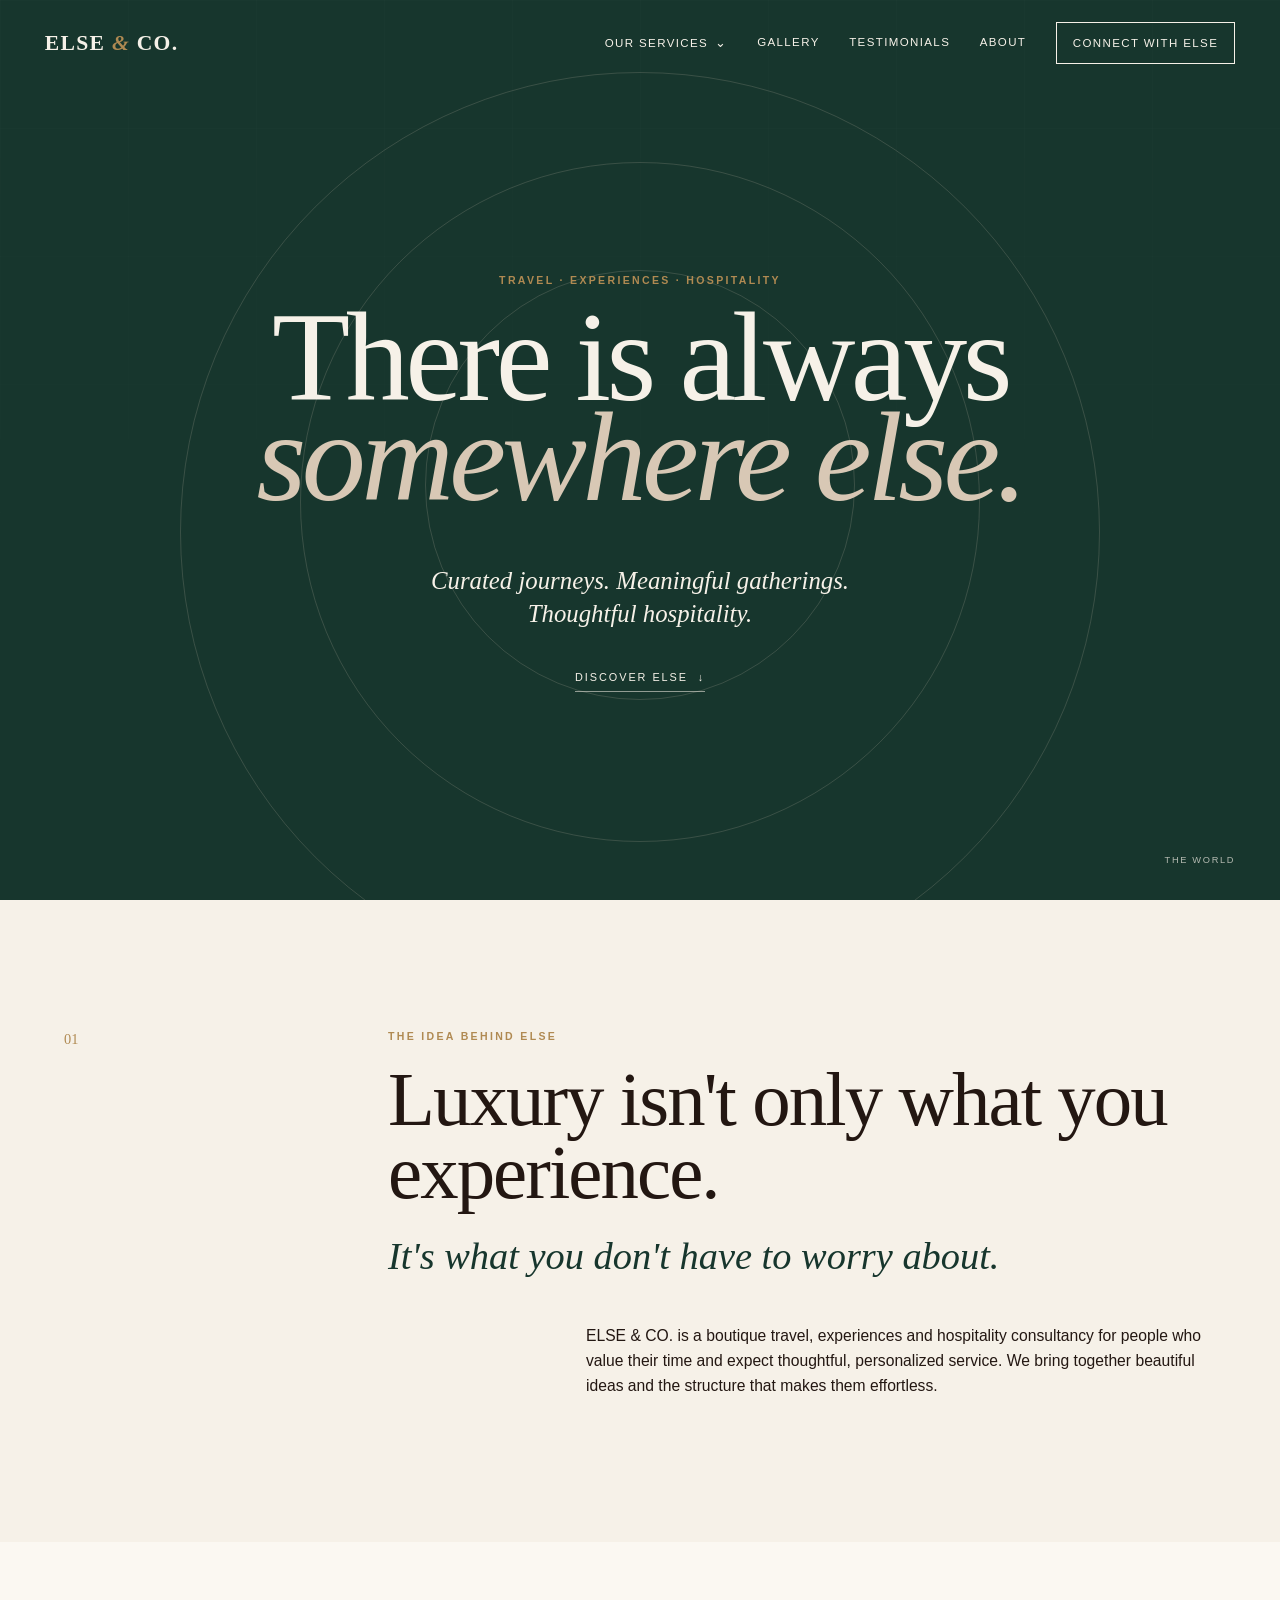
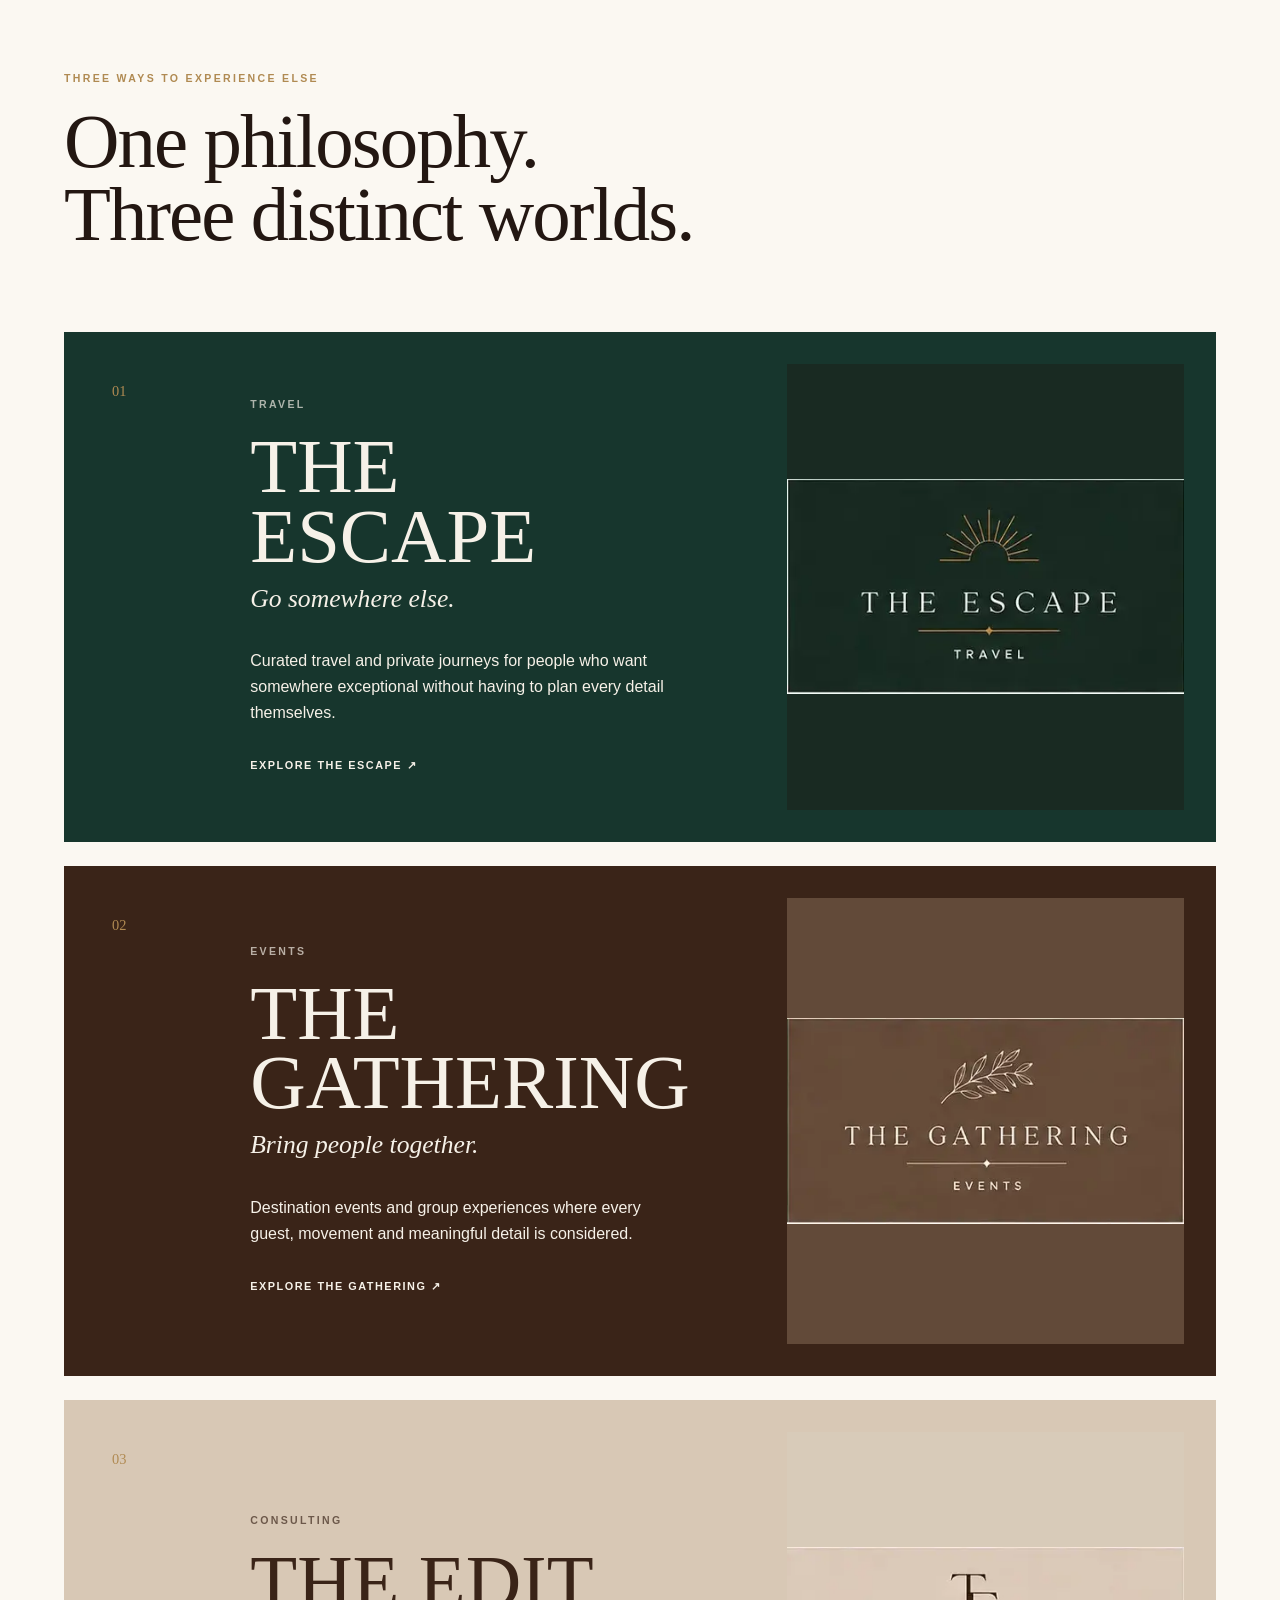
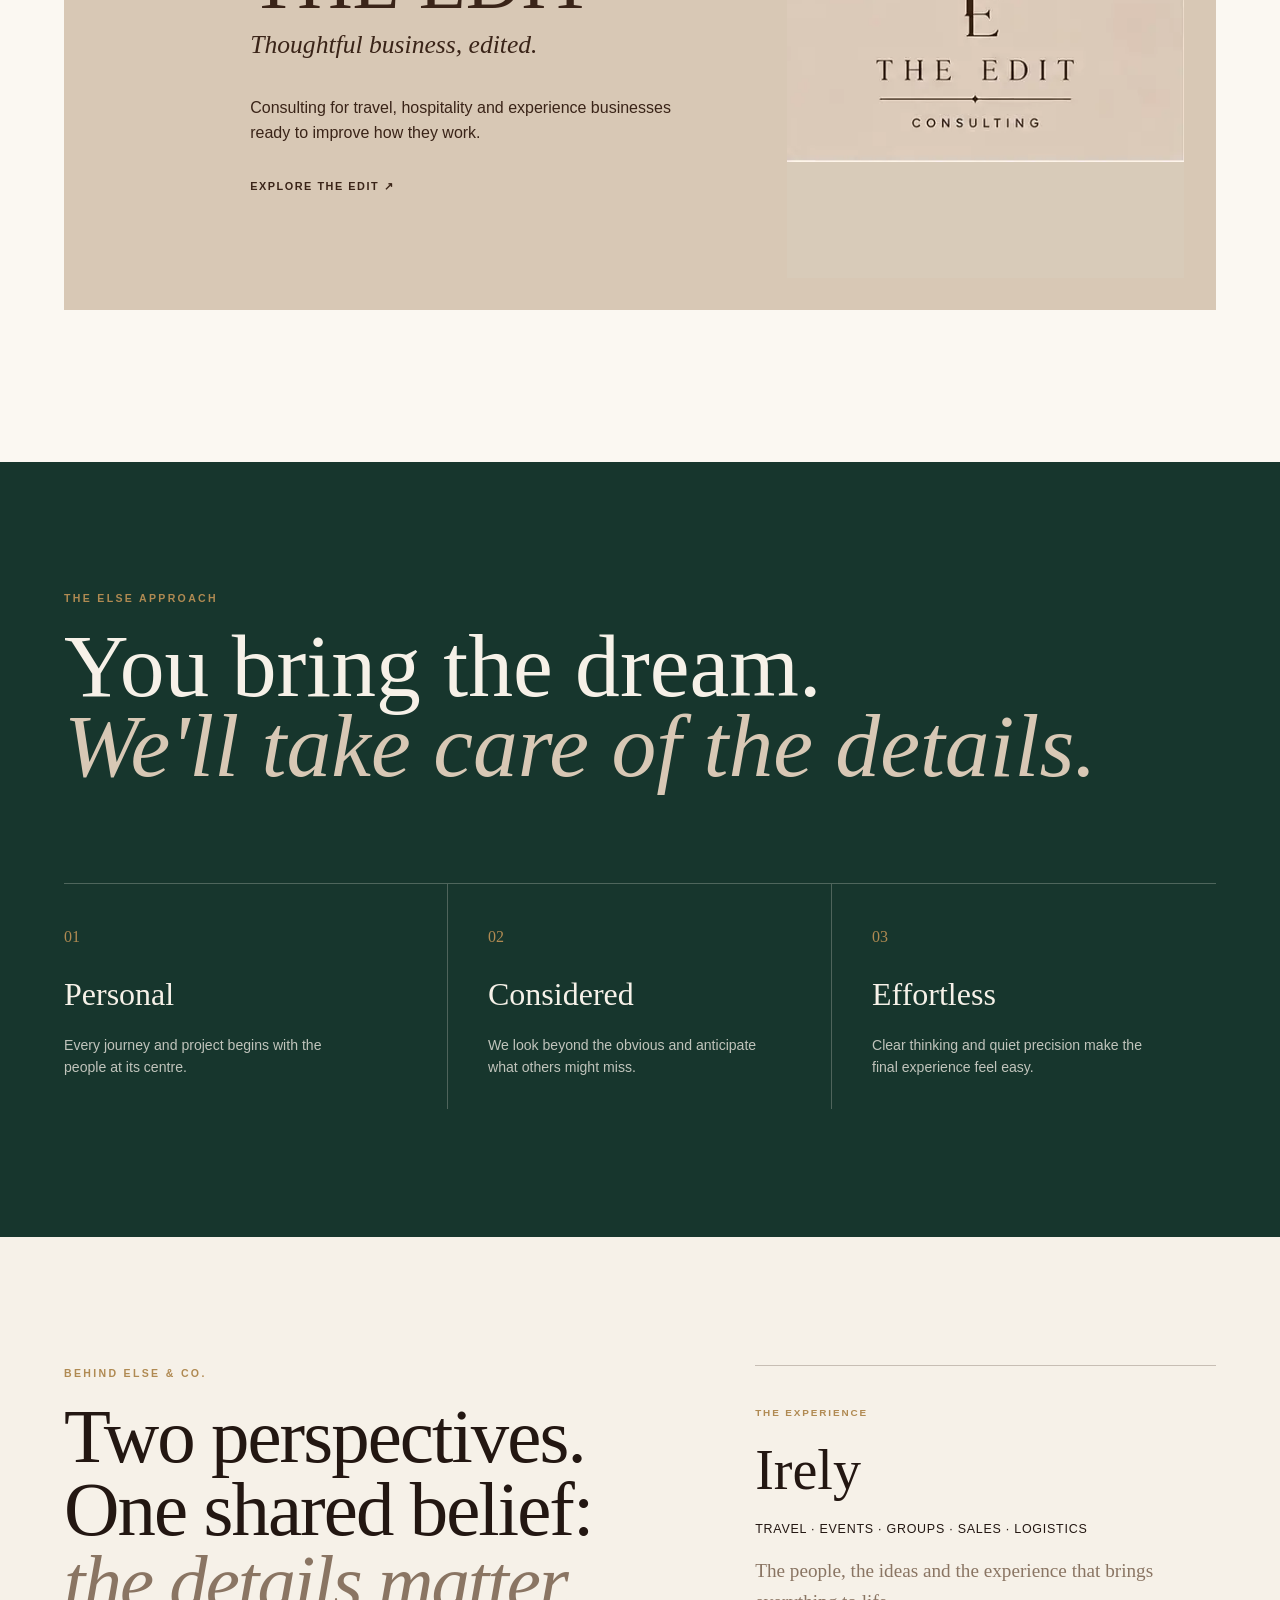
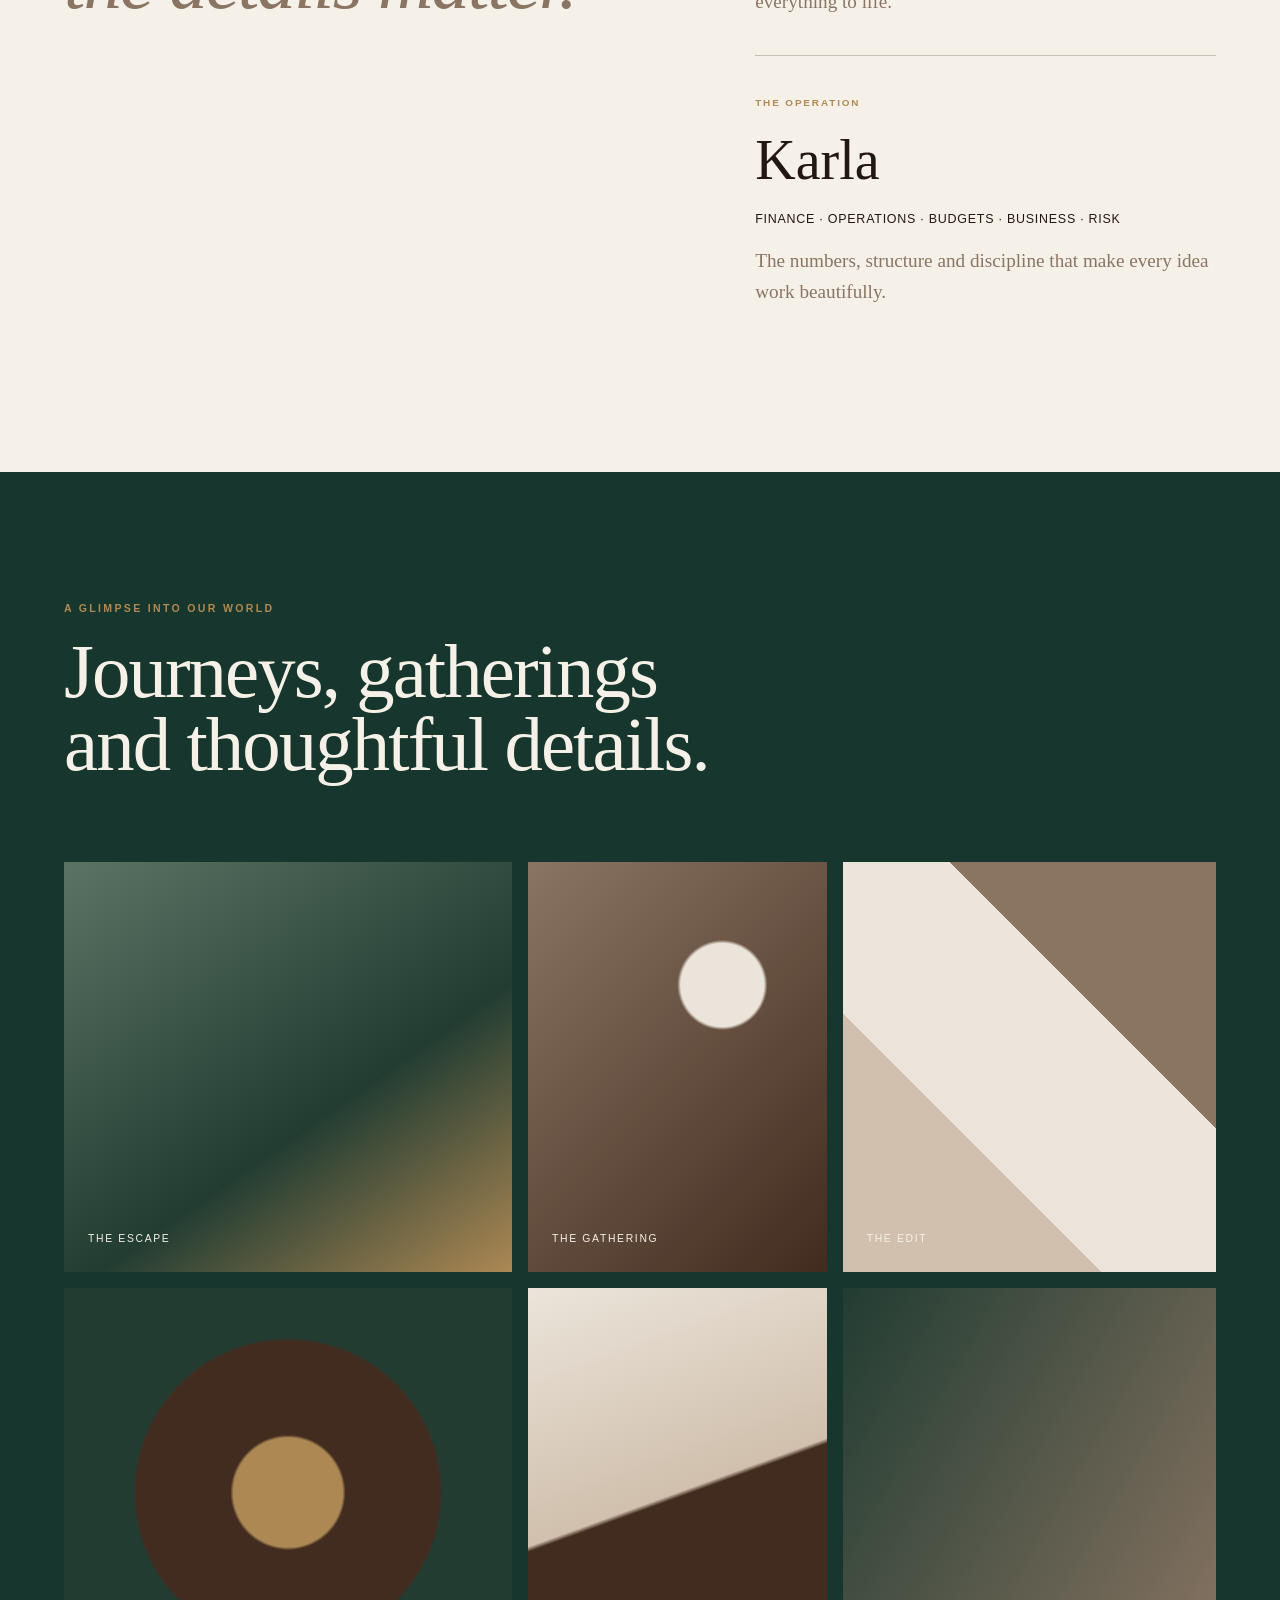
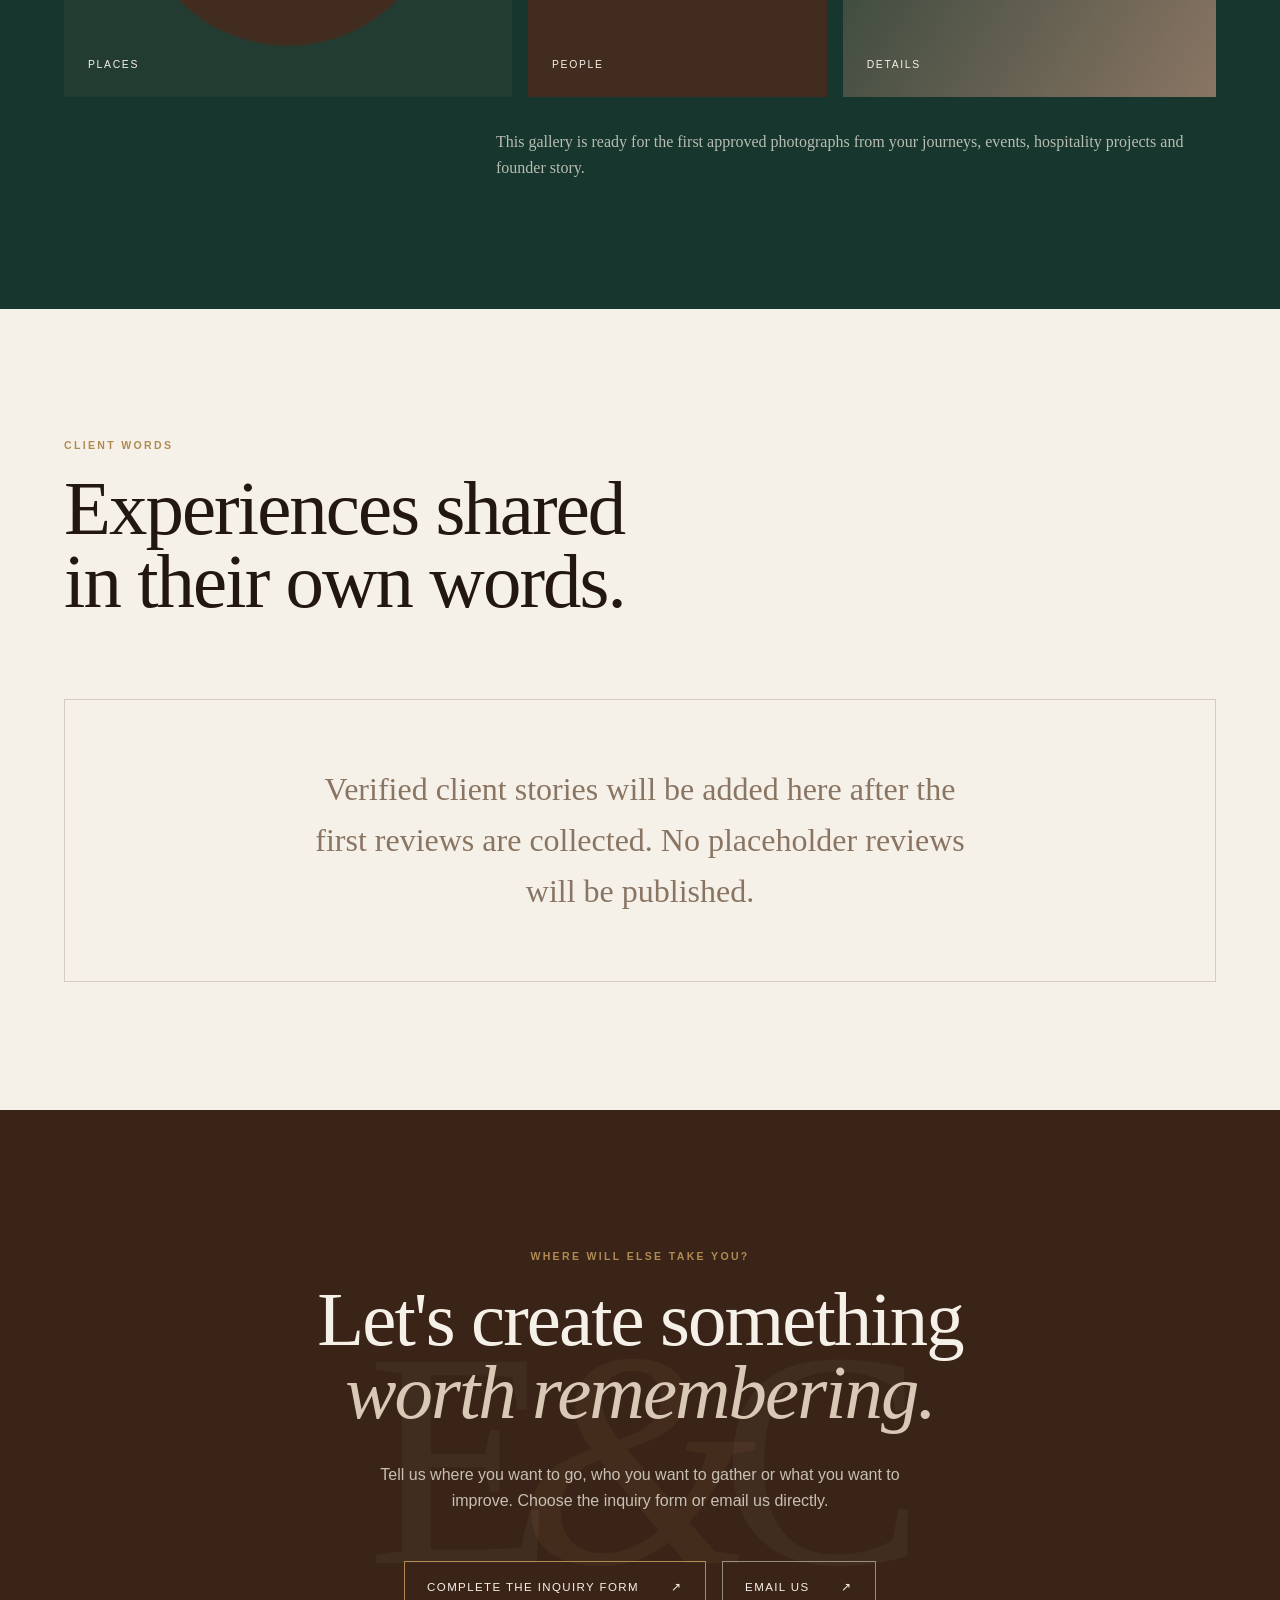
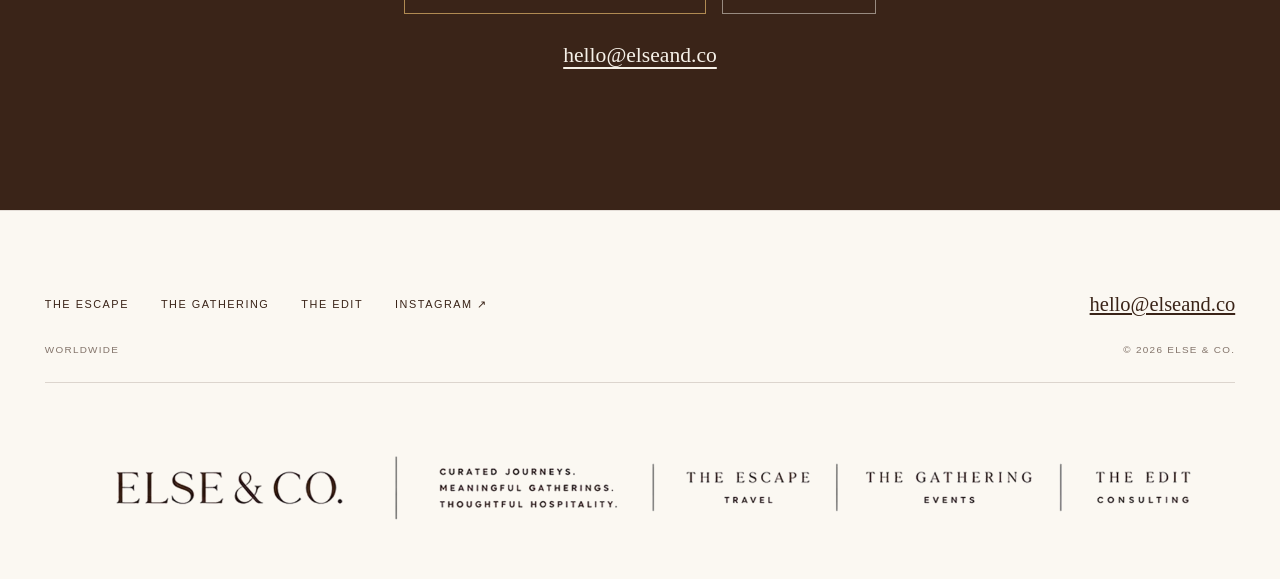
==== commit d43b1394: "Add files via upload" ====
--- a/index.html
+++ b/index.html
@@ -53,17 +53,17 @@
       <article class="world-card escape reveal">
         <div class="world-number">01</div>
         <div class="world-copy"><p class="eyebrow">Travel</p><h3>THE ESCAPE</h3><p class="world-tagline">Go somewhere else.</p><p>Curated travel and private journeys for people who want somewhere exceptional without having to plan every detail themselves.</p><a href="escape/">Explore The Escape <span aria-hidden="true">↗</span></a></div>
-        <div class="world-logo-panel"><img src="assets/logos/the-escape-circle.png" alt="The Escape Travel" width="3000" height="3000" loading="lazy" decoding="async"></div>
+        <div class="world-logo-panel"><img src="assets/logos/the-escape-logo.webp" alt="The Escape Travel" width="447" height="242" loading="lazy" decoding="async"></div>
       </article>
       <article class="world-card gathering reveal">
         <div class="world-number">02</div>
         <div class="world-copy"><p class="eyebrow">Events</p><h3>THE GATHERING</h3><p class="world-tagline">Bring people together.</p><p>Destination events and group experiences where every guest, movement and meaningful detail is considered.</p><a href="gathering/">Explore The Gathering <span aria-hidden="true">↗</span></a></div>
-        <div class="world-logo-panel"><img src="assets/logos/the-gathering-circle.png" alt="The Gathering Events" width="3000" height="3000" loading="lazy" decoding="async"></div>
+        <div class="world-logo-panel"><img src="assets/logos/the-gathering-logo.webp" alt="The Gathering Events" width="466" height="242" loading="lazy" decoding="async"></div>
       </article>
       <article class="world-card edit reveal">
         <div class="world-number">03</div>
         <div class="world-copy"><p class="eyebrow">Consulting</p><h3>THE EDIT</h3><p class="world-tagline">Thoughtful business, edited.</p><p>Consulting for travel, hospitality and experience businesses ready to improve how they work.</p><a href="edit/">Explore The Edit <span aria-hidden="true">↗</span></a></div>
-        <div class="world-logo-panel"><img src="assets/logos/the-edit-circle.png" alt="The Edit Consulting" width="3000" height="3000" loading="lazy" decoding="async"></div>
+        <div class="world-logo-panel"><img src="assets/logos/the-edit-logo.webp" alt="The Edit Consulting" width="448" height="242" loading="lazy" decoding="async"></div>
       </article>
     </section>
 
@@ -95,7 +95,7 @@
   </main>
 
   <footer class="site-footer">
-    <img class="footer-lockup" src="assets/logos/else-co-horizontal-lockup.png" alt="ELSE & CO. Curated journeys, meaningful gatherings and thoughtful hospitality." width="4000" height="308" loading="lazy" decoding="async">
+    <img class="footer-lockup" src="assets/logos/else-co-horizontal-lockup-transparent.png" alt="ELSE & CO. Curated journeys, meaningful gatherings and thoughtful hospitality." width="4000" height="308" loading="lazy" decoding="async">
     <div class="footer-meta"><div class="footer-links"><a href="escape/">The Escape</a><a href="gathering/">The Gathering</a><a href="edit/">The Edit</a><a href="https://www.instagram.com/elseand.co/" target="_blank" rel="noreferrer">Instagram ↗</a></div><a class="footer-email" href="mailto:hello@elseand.co">hello@elseand.co</a><p>Worldwide</p><p>© <span data-year></span> ELSE &amp; CO.</p></div>
   </footer>
 </body>
--- a/styles.css
+++ b/styles.css
@@ -152,17 +152,20 @@
 .visible-email { display: block; width: fit-content; margin: 1.5rem auto 0; color: var(--cream); font-family: var(--serif); font-size: clamp(1.05rem,2vw,1.35rem); text-underline-offset: .3rem; }
 .closing-statement { margin: 2rem auto .5rem !important; color: var(--beige) !important; font-family: var(--serif); font-size: clamp(1.55rem,3vw,2.5rem); font-style: italic; }
 
-.site-footer { display: grid; padding: clamp(4rem, 7vw, 7rem) max(3.5vw, calc((100vw - 1500px)/2)) 2.5rem; color: var(--espresso); background: #f7f6f4; grid-template-columns: 1fr; gap: clamp(2.5rem, 5vw, 4.5rem); border-top: 1px solid rgba(58,36,24,.12); }
-.footer-lockup { display: block; width: 100%; height: auto; }
-.footer-meta { display: grid; padding-top: 1.4rem; grid-template-columns: minmax(0,1fr) auto auto; gap: 1rem 2rem; align-items: center; border-top: 1px solid rgba(58,36,24,.16); }
+.site-footer { display: grid; padding: clamp(3.5rem, 6vw, 6rem) max(3.5vw, calc((100vw - 1500px)/2)) 2.5rem; color: var(--espresso); background: var(--paper); grid-template-columns: 1fr; gap: clamp(3rem, 5vw, 5rem); border-top: 1px solid rgba(58,36,24,.12); }
+.footer-lockup { display: block; width: 100%; height: auto; order: 2; }
+.footer-meta { display: grid; padding-bottom: 1.5rem; grid-template-columns: minmax(0,1fr) auto; gap: 1.35rem 2rem; align-items: center; order: 1; border-bottom: 1px solid rgba(58,36,24,.16); }
 .footer-links { display: flex; justify-content: flex-start; gap: 2rem; flex-wrap: wrap; }
 .footer-links a { font-size: .68rem; letter-spacing: .14em; text-decoration: none; text-transform: uppercase; }
 .footer-email { justify-self: end; font-family: var(--serif); font-size: clamp(1.05rem,1.6vw,1.35rem); text-transform: none; }
 .site-footer p { margin: 0; color: rgba(58,36,24,.62); font-size: .62rem; letter-spacing: .13em; text-transform: uppercase; }
 .site-footer p:last-child { text-align: right; }
 
-.world-logo-panel { display: grid; min-height: 420px; margin: 2rem; place-items: center; overflow: hidden; background: transparent; }
-.world-logo-panel img { display: block; width: min(88%, 460px); height: auto; }
+.world-logo-panel { display: grid; min-height: 420px; margin: 2rem; place-items: center; overflow: hidden; }
+.world-logo-panel img { display: block; width: 100%; height: 100%; object-fit: contain; }
+.world-card.escape .world-logo-panel { background: #192a22; }
+.world-card.gathering .world-logo-panel { background: #624a39; }
+.world-card.edit .world-logo-panel { background: #d8cbb9; }
 
 /* Vertical landing pages */
 .vertical-hero { display: grid; min-height: 100svh; padding: 9rem max(6vw, calc((100vw - 1280px)/2)) 5rem; color: var(--cream); grid-template-columns: 1.18fr .82fr; gap: clamp(3rem, 8vw, 8rem); align-items: center; }
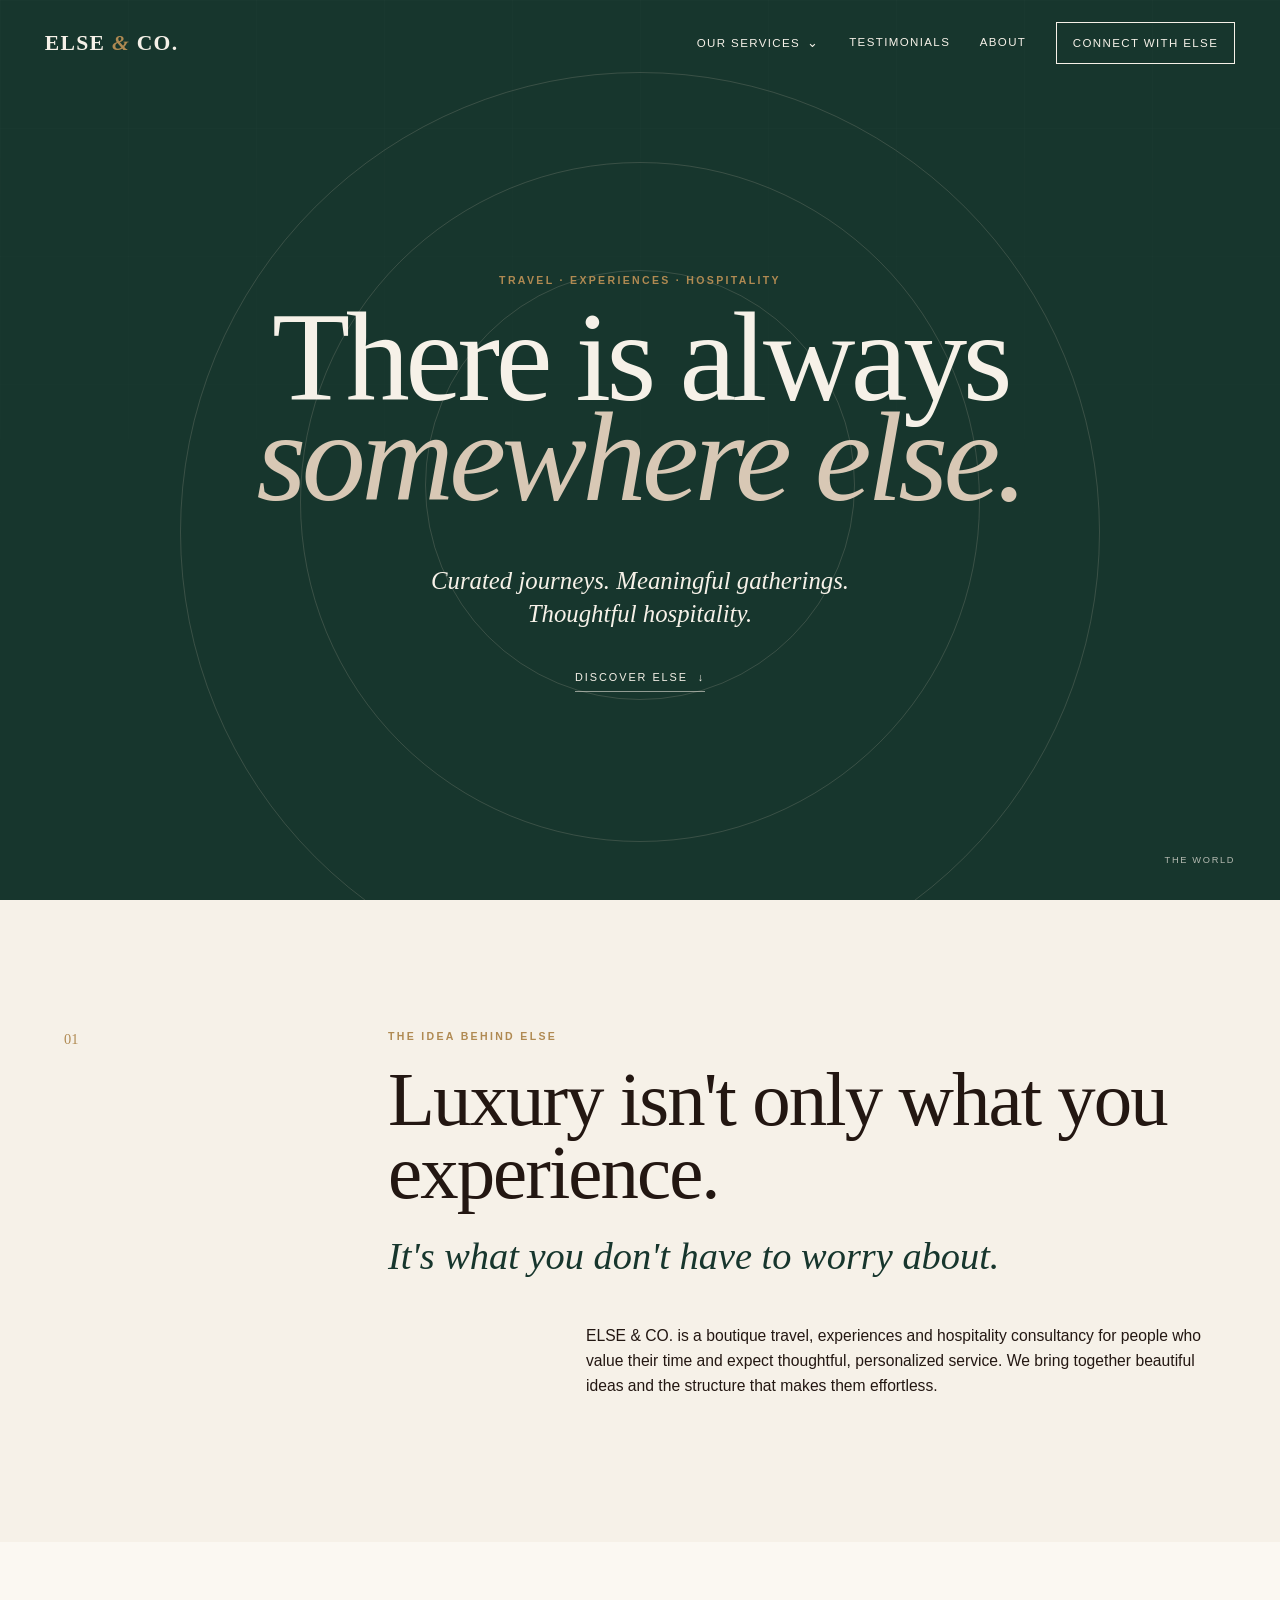
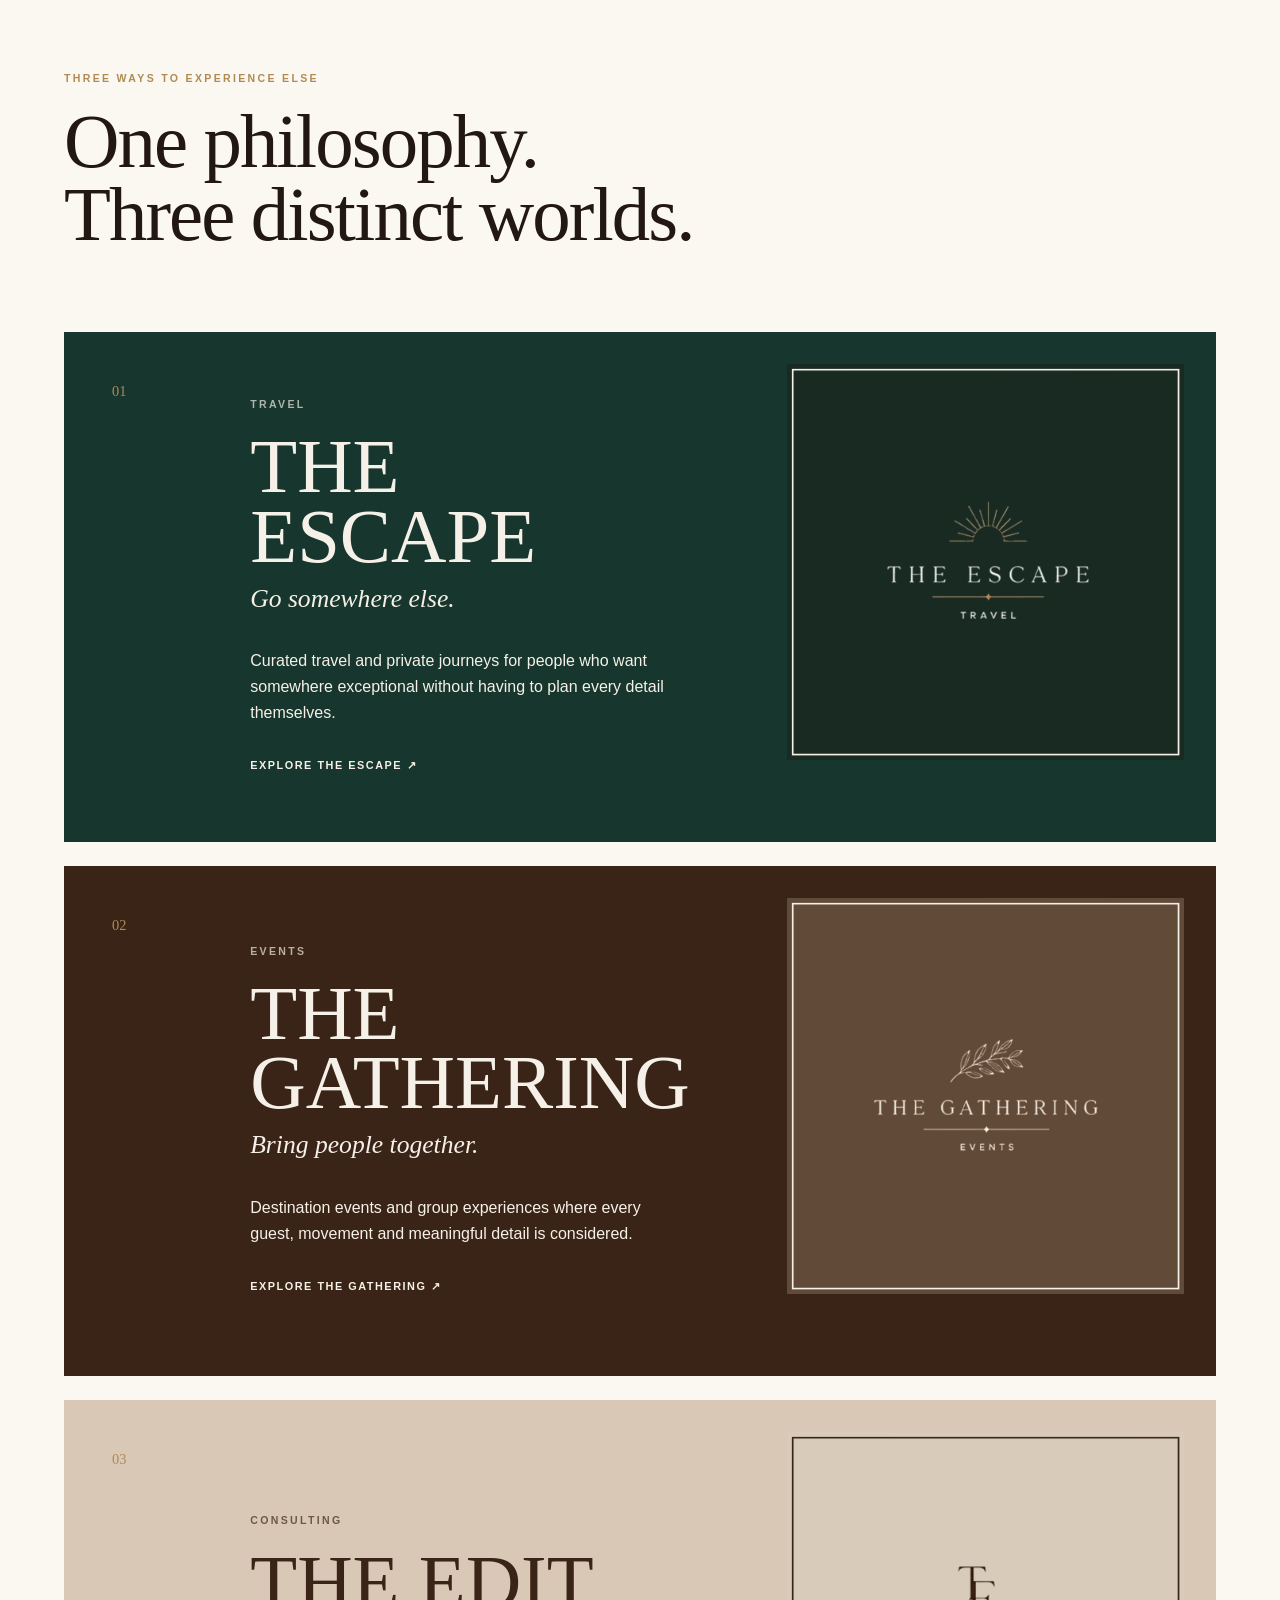
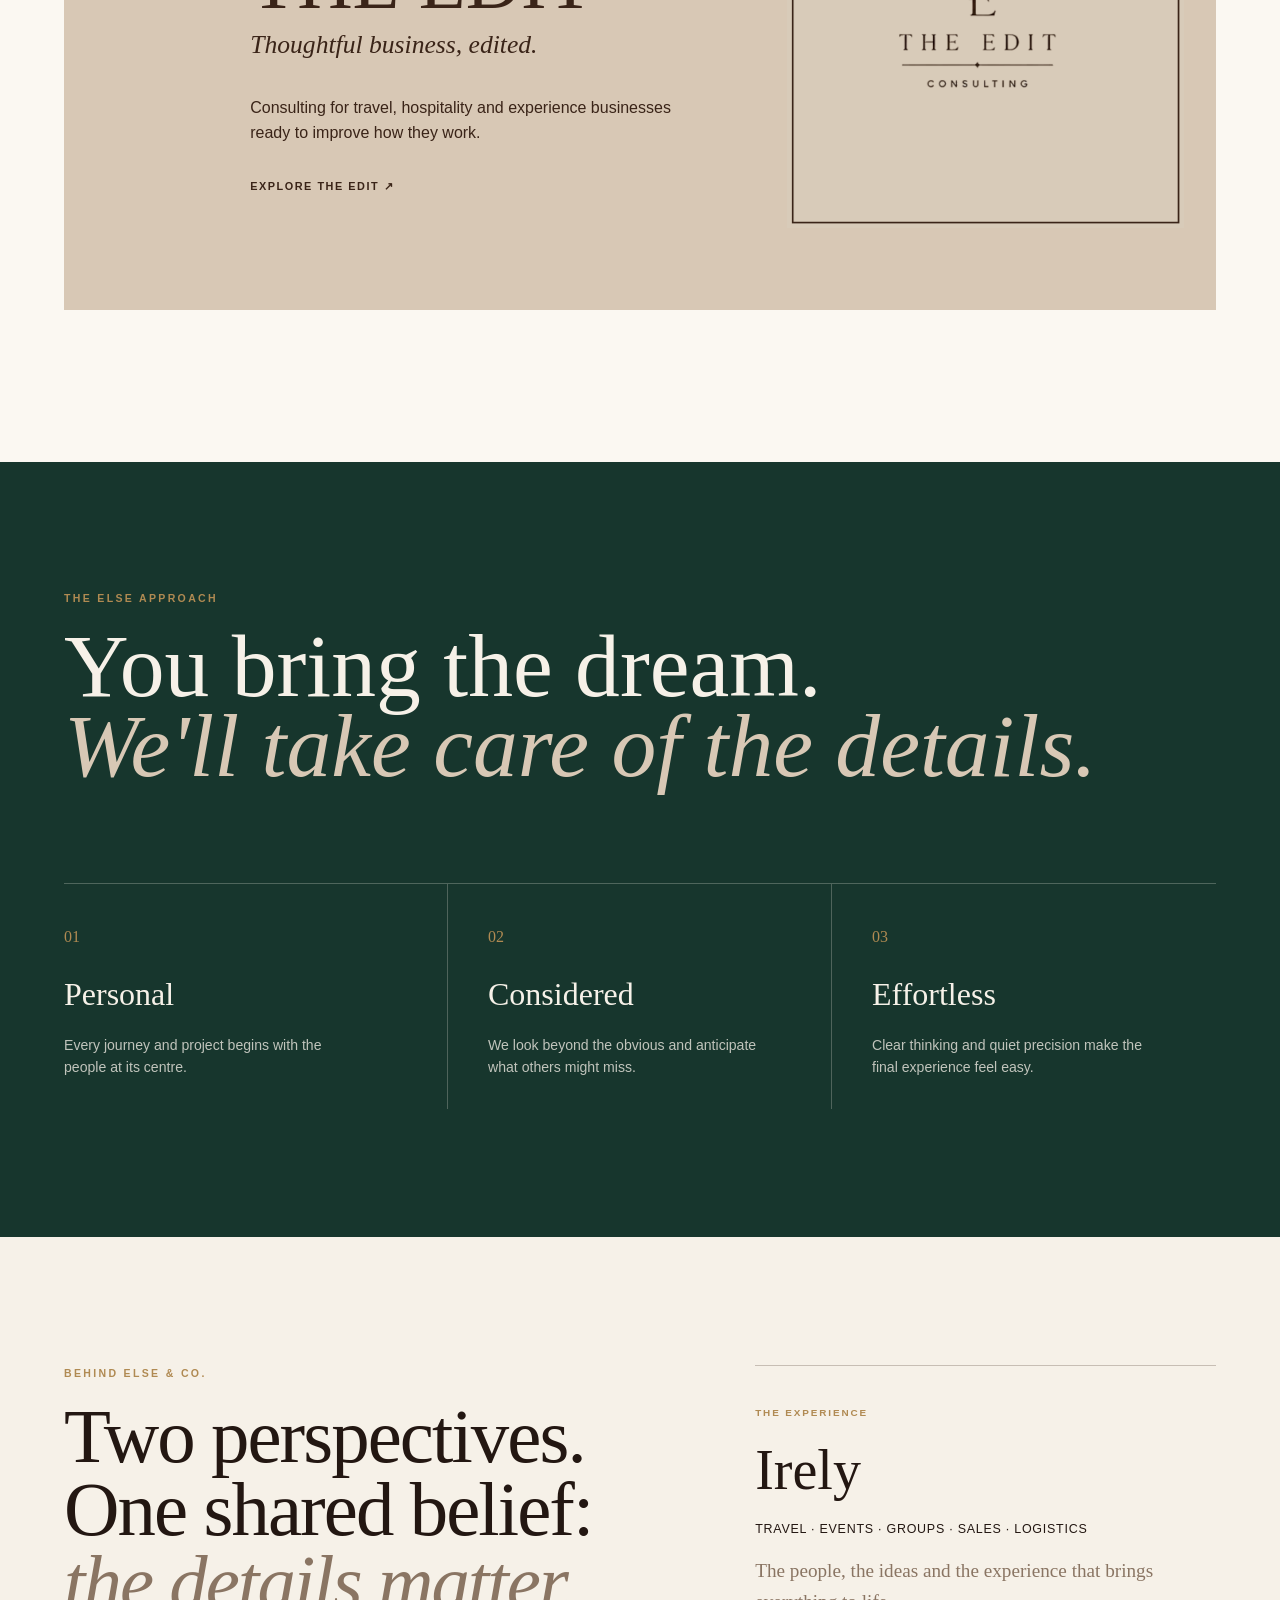
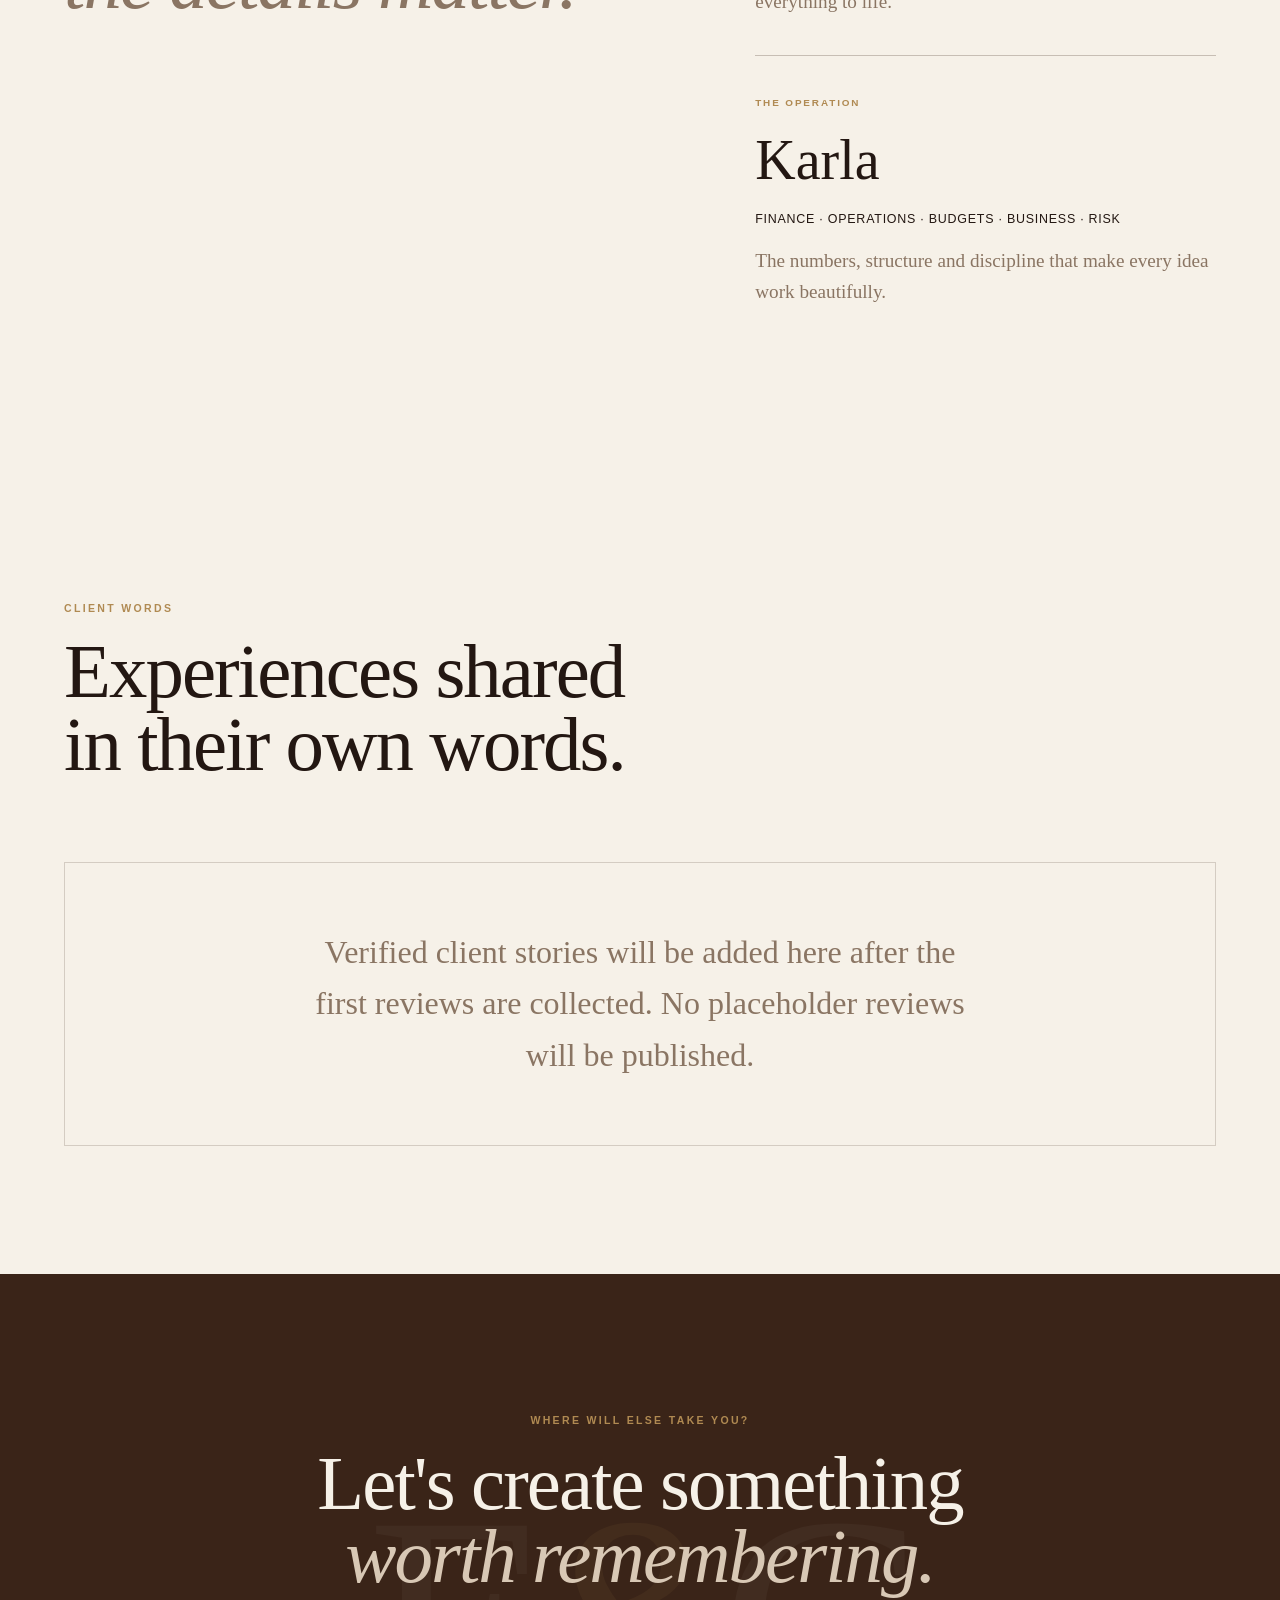
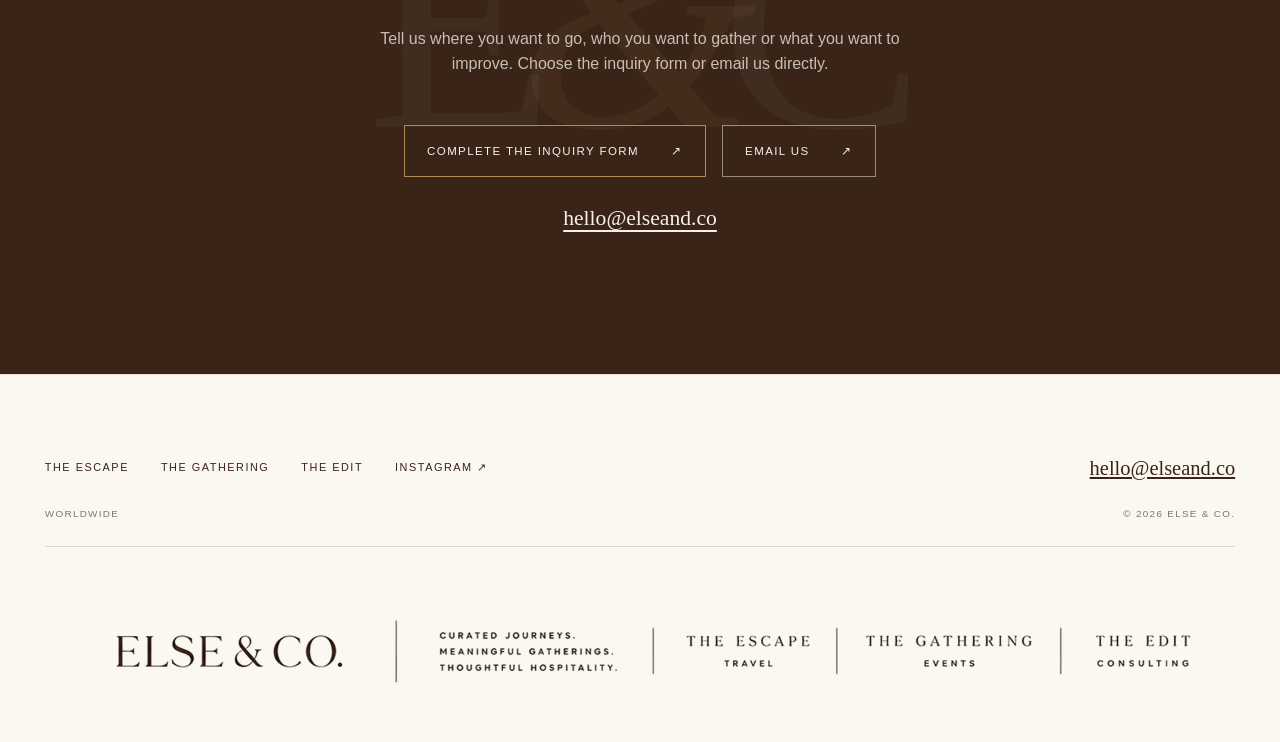
==== commit 077def3e: "Add files via upload" ====
--- a/index.html
+++ b/index.html
@@ -11,7 +11,7 @@
   <meta property="og:type" content="website">
   <meta property="og:url" content="https://elseand.co/">
   <link rel="icon" href="favicon.svg" type="image/svg+xml">
-  <link rel="stylesheet" href="styles.css">
+  <link rel="stylesheet" href="styles-20260928.css">
   <noscript><style>.reveal{opacity:1;transform:none}</style></noscript>
   <script src="script.js" defer></script>
 </head>
@@ -22,7 +22,7 @@
     <button class="menu-toggle" type="button" aria-expanded="false" aria-controls="site-nav" data-menu-toggle><span class="sr-only">Open menu</span><span></span><span></span></button>
     <nav class="site-nav" id="site-nav" aria-label="Main navigation" data-nav>
       <div class="nav-dropdown" data-dropdown><button class="nav-dropdown-toggle" type="button" aria-expanded="false" data-dropdown-toggle>Our Services</button><div class="nav-dropdown-menu"><a href="escape/">The Escape</a><a href="gathering/">The Gathering</a><a href="edit/">The Edit</a></div></div>
-      <a href="#gallery">Gallery</a><a href="#testimonials">Testimonials</a><a href="#about">About</a><a class="nav-cta" href="#contact">Connect with ELSE</a>
+      <a href="#testimonials">Testimonials</a><a href="#about">About</a><a class="nav-cta" href="#contact">Connect with ELSE</a>
     </nav>
   </header>
 
@@ -53,17 +53,17 @@
       <article class="world-card escape reveal">
         <div class="world-number">01</div>
         <div class="world-copy"><p class="eyebrow">Travel</p><h3>THE ESCAPE</h3><p class="world-tagline">Go somewhere else.</p><p>Curated travel and private journeys for people who want somewhere exceptional without having to plan every detail themselves.</p><a href="escape/">Explore The Escape <span aria-hidden="true">↗</span></a></div>
-        <div class="world-logo-panel"><img src="assets/logos/the-escape-logo.webp" alt="The Escape Travel" width="447" height="242" loading="lazy" decoding="async"></div>
+        <div class="world-logo-panel"><img src="assets/logos/the-escape-square.png" alt="The Escape Travel" width="2000" height="2000" loading="lazy" decoding="async"></div>
       </article>
       <article class="world-card gathering reveal">
         <div class="world-number">02</div>
         <div class="world-copy"><p class="eyebrow">Events</p><h3>THE GATHERING</h3><p class="world-tagline">Bring people together.</p><p>Destination events and group experiences where every guest, movement and meaningful detail is considered.</p><a href="gathering/">Explore The Gathering <span aria-hidden="true">↗</span></a></div>
-        <div class="world-logo-panel"><img src="assets/logos/the-gathering-logo.webp" alt="The Gathering Events" width="466" height="242" loading="lazy" decoding="async"></div>
+        <div class="world-logo-panel"><img src="assets/logos/the-gathering-square.png" alt="The Gathering Events" width="2000" height="2000" loading="lazy" decoding="async"></div>
       </article>
       <article class="world-card edit reveal">
         <div class="world-number">03</div>
         <div class="world-copy"><p class="eyebrow">Consulting</p><h3>THE EDIT</h3><p class="world-tagline">Thoughtful business, edited.</p><p>Consulting for travel, hospitality and experience businesses ready to improve how they work.</p><a href="edit/">Explore The Edit <span aria-hidden="true">↗</span></a></div>
-        <div class="world-logo-panel"><img src="assets/logos/the-edit-logo.webp" alt="The Edit Consulting" width="448" height="242" loading="lazy" decoding="async"></div>
+        <div class="world-logo-panel"><img src="assets/logos/the-edit-square.png" alt="The Edit Consulting" width="2000" height="2000" loading="lazy" decoding="async"></div>
       </article>
     </section>
 
@@ -75,12 +75,6 @@
     <section class="about section-pad" id="about">
       <div class="about-title reveal"><p class="eyebrow">Behind ELSE &amp; CO.</p><h2>Two perspectives.<br>One shared belief:<br><em>the details matter.</em></h2></div>
       <div class="founders"><article class="founder reveal"><span class="founder-role">The Experience</span><h3>Irely</h3><p>Travel · Events · Groups · Sales · Logistics</p><p class="founder-note">The people, the ideas and the experience that brings everything to life.</p></article><article class="founder reveal"><span class="founder-role">The Operation</span><h3>Karla</h3><p>Finance · Operations · Budgets · Business · Risk</p><p class="founder-note">The numbers, structure and discipline that make every idea work beautifully.</p></article></div>
-    </section>
-
-    <section class="gallery-section section-pad" id="gallery">
-      <div class="section-heading reveal"><p class="eyebrow">A glimpse into our world</p><h2>Journeys, gatherings<br>and thoughtful details.</h2></div>
-      <div class="gallery-grid reveal"><div class="gallery-card"><span>The Escape</span></div><div class="gallery-card"><span>The Gathering</span></div><div class="gallery-card"><span>The Edit</span></div><div class="gallery-card"><span>Places</span></div><div class="gallery-card"><span>People</span></div><div class="gallery-card"><span>Details</span></div></div>
-      <p class="gallery-note reveal">This gallery is ready for the first approved photographs from your journeys, events, hospitality projects and founder story.</p>
     </section>
 
     <section class="testimonials-section section-pad" id="testimonials">
@@ -95,8 +89,8 @@
   </main>
 
   <footer class="site-footer">
+    <div class="footer-meta"><div class="footer-links"><a href="escape/">The Escape</a><a href="gathering/">The Gathering</a><a href="edit/">The Edit</a><a href="https://www.instagram.com/elseand.co/" target="_blank" rel="noreferrer">Instagram ↗</a></div><a class="footer-email" href="mailto:hello@elseand.co">hello@elseand.co</a><p>Worldwide</p><p>© <span data-year></span> ELSE &amp; CO.</p></div>
     <img class="footer-lockup" src="assets/logos/else-co-horizontal-lockup-transparent.png" alt="ELSE & CO. Curated journeys, meaningful gatherings and thoughtful hospitality." width="4000" height="308" loading="lazy" decoding="async">
-    <div class="footer-meta"><div class="footer-links"><a href="escape/">The Escape</a><a href="gathering/">The Gathering</a><a href="edit/">The Edit</a><a href="https://www.instagram.com/elseand.co/" target="_blank" rel="noreferrer">Instagram ↗</a></div><a class="footer-email" href="mailto:hello@elseand.co">hello@elseand.co</a><p>Worldwide</p><p>© <span data-year></span> ELSE &amp; CO.</p></div>
   </footer>
 </body>
 </html>
--- a/styles-20260928.css
+++ b/styles-20260928.css
@@ -0,0 +1,339 @@
+:root {
+  --espresso: #3a2418;
+  --forest: #17362d;
+  --taupe: #8a7563;
+  --beige: #d8c8b5;
+  --cream: #f6f1e8;
+  --gold: #b08a52;
+  --paper: #fbf8f2;
+  --ink: #231712;
+  --serif: Georgia, "Times New Roman", serif;
+  --sans: Arial, Helvetica, sans-serif;
+}
+
+* { box-sizing: border-box; }
+html { scroll-behavior: smooth; }
+body {
+  margin: 0;
+  color: var(--ink);
+  background: var(--paper);
+  font-family: var(--sans);
+  font-weight: 300;
+  line-height: 1.6;
+}
+a { color: inherit; }
+button { font: inherit; }
+::selection { color: var(--cream); background: var(--forest); }
+.sr-only { position: absolute; width: 1px; height: 1px; padding: 0; margin: -1px; overflow: hidden; clip: rect(0,0,0,0); white-space: nowrap; border: 0; }
+.skip-link { position: fixed; top: -5rem; left: 1rem; z-index: 100; padding: .7rem 1rem; background: var(--cream); }
+.skip-link:focus { top: 1rem; }
+
+.site-header {
+  position: fixed;
+  top: 0;
+  left: 0;
+  z-index: 50;
+  display: flex;
+  width: 100%;
+  align-items: center;
+  justify-content: space-between;
+  padding: 1.4rem 3.5vw;
+  color: var(--cream);
+  transition: background .4s ease, color .4s ease, padding .4s ease;
+}
+.site-header.scrolled { padding-block: .9rem; color: var(--ink); background: rgba(246,241,232,.94); backdrop-filter: blur(12px); box-shadow: 0 1px rgba(58,36,24,.12); }
+.wordmark { font-family: var(--serif); font-size: 1.35rem; font-weight: 600; letter-spacing: .06em; text-decoration: none; white-space: nowrap; }
+.wordmark span { color: var(--gold); font-style: italic; }
+.site-nav { display: flex; align-items: center; gap: clamp(1rem, 2.3vw, 2.8rem); font-size: .72rem; font-weight: 500; letter-spacing: .12em; text-transform: uppercase; }
+.site-nav a { text-decoration: none; }
+.site-nav a:not(.nav-cta)::after { display: block; width: 0; height: 1px; content: ""; background: currentColor; transition: width .3s ease; }
+.site-nav a:hover::after { width: 100%; }
+.nav-cta { padding: .65rem 1rem; border: 1px solid currentColor; }
+.nav-dropdown { position: relative; }
+.nav-dropdown-toggle { display: inline-flex; gap: .45rem; align-items: center; padding: 0; border: 0; color: inherit; background: none; cursor: pointer; font-size: inherit; font-weight: inherit; letter-spacing: inherit; text-transform: inherit; }
+.nav-dropdown-toggle::after { content: "⌄"; font-size: .8rem; transition: transform .25s ease; }
+.nav-dropdown-menu { position: absolute; top: calc(100% + 1rem); left: 50%; display: grid; min-width: 220px; padding: .65rem; color: var(--espresso); background: rgba(246,241,232,.98); box-shadow: 0 18px 50px rgba(35,23,18,.15); opacity: 0; visibility: hidden; transform: translate(-50%,-8px); transition: opacity .25s, transform .25s, visibility .25s; }
+.nav-dropdown-menu a { padding: .75rem .8rem; white-space: nowrap; }
+.nav-dropdown:hover .nav-dropdown-menu, .nav-dropdown:focus-within .nav-dropdown-menu, .nav-dropdown.open .nav-dropdown-menu { opacity: 1; visibility: visible; transform: translate(-50%,0); }
+.nav-dropdown.open .nav-dropdown-toggle::after { transform: rotate(180deg); }
+.menu-toggle { display: none; color: inherit; background: none; border: 0; }
+
+.hero {
+  position: relative;
+  display: grid;
+  min-height: 100svh;
+  place-items: center;
+  overflow: hidden;
+  color: var(--cream);
+  background: var(--forest);
+}
+.hero::before { position: absolute; inset: 0; content: ""; opacity: .15; background-image: linear-gradient(rgba(255,255,255,.08) 1px, transparent 1px), linear-gradient(90deg, rgba(255,255,255,.08) 1px, transparent 1px); background-size: 10vw 10vw; mask-image: linear-gradient(to bottom, black, transparent 78%); }
+.hero-content { position: relative; z-index: 2; width: min(1050px, 88vw); padding-top: 4rem; text-align: center; }
+.eyebrow { margin: 0 0 1.2rem; color: var(--gold); font-size: .66rem; font-weight: 600; letter-spacing: .22em; text-transform: uppercase; }
+.hero h1 { margin: 0; font-family: var(--serif); font-size: clamp(4.3rem, 10vw, 9.5rem); font-weight: 400; line-height: .78; letter-spacing: -.035em; }
+.hero h1 em { color: var(--beige); font-weight: 400; }
+.hero-intro { margin: 3.5rem 0 2rem; font-family: var(--serif); font-size: clamp(1.15rem, 2vw, 1.55rem); font-style: italic; line-height: 1.35; }
+.text-link { display: inline-flex; gap: .6rem; align-items: center; padding-bottom: .3rem; border-bottom: 1px solid rgba(246,241,232,.55); font-size: .68rem; font-weight: 500; letter-spacing: .18em; text-decoration: none; text-transform: uppercase; }
+.hero-index { position: absolute; right: 3.5vw; bottom: 2rem; font-size: .58rem; letter-spacing: .18em; opacity: .7; }
+.hero-orbit { position: absolute; inset: 0; }
+.orbit { position: absolute; border: 1px solid rgba(216,200,181,.18); border-radius: 50%; }
+.orbit-one { top: 8%; left: 50%; width: min(75vw, 920px); aspect-ratio: 1; transform: translateX(-50%); }
+.orbit-two { top: 18%; left: 50%; width: min(55vw, 680px); aspect-ratio: 1; transform: translateX(-50%); }
+.orbit-three { top: 30%; left: 50%; width: min(34vw, 430px); aspect-ratio: 1; transform: translateX(-50%); }
+
+.section-pad { padding: clamp(5.5rem, 10vw, 9rem) max(5vw, calc((100vw - 1280px)/2)); }
+.manifesto { display: grid; grid-template-columns: 1fr 3fr; gap: 3rem; background: var(--cream); }
+.manifesto-number, .world-number { color: var(--gold); font-family: var(--serif); font-size: .9rem; }
+.manifesto-copy { max-width: 840px; }
+.manifesto h2, .section-heading h2, .about h2, .contact h2 { margin: 0; font-family: var(--serif); font-size: clamp(3rem, 6vw, 6rem); font-weight: 400; line-height: .95; letter-spacing: -.025em; }
+.manifesto-accent { margin: 1rem 0 2.2rem; color: var(--forest); font-family: var(--serif); font-size: clamp(1.5rem, 3vw, 2.7rem); font-style: italic; }
+.manifesto-copy > p:last-child { max-width: 630px; margin-left: auto; font-size: .98rem; }
+
+.worlds { background: var(--paper); }
+.section-heading { margin-bottom: 5rem; }
+.section-heading h2 { max-width: 830px; }
+.world-card { position: relative; display: grid; min-height: 510px; margin-bottom: 1.5rem; grid-template-columns: .3fr 1.2fr 1fr; overflow: hidden; }
+.world-card > * { position: relative; z-index: 2; }
+.world-number { padding: 3rem; }
+.world-copy { align-self: center; max-width: 530px; padding: 3rem; }
+.world-copy .eyebrow { color: currentColor; opacity: .68; }
+.world-copy h3 { margin: 0; font-family: var(--serif); font-size: clamp(3rem, 6vw, 5.8rem); font-weight: 500; line-height: .9; }
+.world-tagline { margin: .5rem 0 1.8rem; font-family: var(--serif); font-size: 1.6rem; font-style: italic; }
+.world-copy > p:not(.eyebrow,.world-tagline) { max-width: 460px; }
+.world-copy a { display: inline-block; margin-top: 1rem; font-size: .68rem; font-weight: 600; letter-spacing: .14em; text-decoration: none; text-transform: uppercase; }
+.world-art { position: relative; min-height: 420px; margin: 2rem; overflow: hidden; }
+.world-art::before, .world-art::after, .world-art span { position: absolute; content: ""; }
+.escape { color: var(--cream); background: var(--forest); }
+.escape-art { background: linear-gradient(150deg, #5f806f 0 25%, #d2c6ac 25% 44%, #274b3b 44% 70%, #0f271f 70%); }
+.escape-art::before { right: -20%; bottom: -30%; width: 90%; aspect-ratio: 1; border: 1px solid rgba(255,255,255,.6); border-radius: 50%; }
+.escape-art::after { top: 12%; left: 14%; width: 1px; height: 60%; background: rgba(255,255,255,.55); transform: rotate(28deg); }
+.escape-art span { top: 14%; right: 14%; width: 32%; aspect-ratio: 1; background: rgba(176,138,82,.78); border-radius: 50%; }
+.gathering { color: var(--cream); background: var(--espresso); }
+.gathering-art { background: linear-gradient(135deg, #76533f 0 30%, #cbb59d 30% 56%, #42291e 56% 100%); }
+.gathering-art::before { top: -12%; left: 18%; width: 62%; height: 125%; border: 1px solid rgba(255,255,255,.48); border-radius: 50% 50% 0 0; }
+.gathering-art::after { top: 15%; right: 9%; width: 44%; aspect-ratio: 1; border-radius: 50%; background: rgba(246,241,232,.16); }
+.gathering-art span { bottom: 14%; left: 9%; width: 42%; height: 10%; border-top: 1px solid rgba(255,255,255,.62); border-bottom: 1px solid rgba(255,255,255,.62); }
+.edit { color: var(--espresso); background: var(--beige); }
+.edit-art { background: linear-gradient(90deg, #c4b09b 0 33%, #f1e9dc 33% 66%, #947965 66%); }
+.edit-art::before { top: 12%; left: 12%; width: 76%; height: 76%; border: 1px solid var(--espresso); }
+.edit-art::after { top: 0; left: 50%; width: 1px; height: 100%; background: rgba(58,36,24,.45); }
+.edit-art span { top: 35%; left: 36%; width: 28%; aspect-ratio: 1; border: 1px solid var(--espresso); border-radius: 50%; }
+
+.details { color: var(--cream); background: var(--forest); }
+.details blockquote { margin: 0 0 6rem; font-family: var(--serif); font-size: clamp(3.4rem, 7vw, 7rem); line-height: .9; }
+.details blockquote em { color: var(--beige); font-weight: 400; }
+.detail-grid { display: grid; grid-template-columns: repeat(3, 1fr); border-top: 1px solid rgba(246,241,232,.25); }
+.detail-grid > div { padding: 2.5rem 2.5rem 1rem 0; border-right: 1px solid rgba(246,241,232,.25); }
+.detail-grid > div + div { padding-left: 2.5rem; }
+.detail-grid > div:last-child { border-right: 0; }
+.detail-grid span { color: var(--gold); font-family: var(--serif); }
+.detail-grid h3 { margin: 1.2rem 0 .5rem; font-family: var(--serif); font-size: 2rem; font-weight: 500; }
+.detail-grid p { max-width: 280px; color: rgba(246,241,232,.76); font-size: .88rem; }
+
+.about { display: grid; grid-template-columns: 1.1fr .9fr; gap: clamp(4rem, 10vw, 10rem); background: var(--cream); }
+.about h2 em { color: var(--taupe); font-weight: 400; }
+.founders { align-self: end; }
+.founder { padding: 2rem 0; border-top: 1px solid rgba(58,36,24,.25); }
+.founder-role { color: var(--gold); font-size: .62rem; font-weight: 600; letter-spacing: .19em; text-transform: uppercase; }
+.founder h3 { margin: .15rem 0; font-family: var(--serif); font-size: 3.5rem; font-weight: 400; }
+.founder p { margin: .3rem 0; font-size: .78rem; letter-spacing: .06em; text-transform: uppercase; }
+.founder .founder-note { max-width: 480px; margin-top: 1rem; color: var(--taupe); font-family: var(--serif); font-size: 1.2rem; letter-spacing: 0; text-transform: none; }
+
+.contact { position: relative; display: grid; min-height: 700px; place-items: center; overflow: hidden; color: var(--cream); text-align: center; background: var(--espresso); }
+.contact-copy { position: relative; z-index: 2; width: min(850px, 100%); }
+.contact h2 em { color: var(--beige); font-weight: 400; }
+.contact-copy > p:not(.eyebrow) { max-width: 580px; margin: 2rem auto; color: rgba(246,241,232,.75); }
+.button { display: inline-flex; gap: 2rem; align-items: center; margin-top: 1rem; padding: 1rem 1.4rem; border: 1px solid var(--gold); color: var(--cream); font-size: .72rem; font-weight: 500; letter-spacing: .12em; text-decoration: none; text-transform: uppercase; transition: color .3s, background .3s; }
+.button:hover { color: var(--espresso); background: var(--gold); }
+.contact-mark { position: absolute; display: flex; inset: 0; align-items: center; justify-content: center; color: rgba(246,241,232,.035); font-family: var(--serif); font-size: clamp(9rem, 24vw, 24rem); line-height: 1; letter-spacing: -.12em; transform: translateX(-.04em); }
+.contact-mark span:nth-child(2) { color: rgba(176,138,82,.08); font-style: italic; }
+.contact-actions { display: flex; justify-content: center; gap: 1rem; flex-wrap: wrap; }
+.button-secondary { border-color: rgba(246,241,232,.5); }
+.visible-email { display: block; width: fit-content; margin: 1.5rem auto 0; color: var(--cream); font-family: var(--serif); font-size: clamp(1.05rem,2vw,1.35rem); text-underline-offset: .3rem; }
+.closing-statement { margin: 2rem auto .5rem !important; color: var(--beige) !important; font-family: var(--serif); font-size: clamp(1.55rem,3vw,2.5rem); font-style: italic; }
+
+.site-footer { display: grid; padding: clamp(3.5rem, 6vw, 6rem) max(3.5vw, calc((100vw - 1500px)/2)) 2.5rem; color: var(--espresso); background: var(--paper); grid-template-columns: 1fr; gap: clamp(3rem, 5vw, 5rem); border-top: 1px solid rgba(58,36,24,.12); }
+.footer-lockup { display: block; width: 100%; height: auto; }
+.footer-meta { display: grid; padding-bottom: 1.5rem; grid-template-columns: minmax(0,1fr) auto; gap: 1.35rem 2rem; align-items: center; border-bottom: 1px solid rgba(58,36,24,.16); }
+.footer-links { display: flex; justify-content: flex-start; gap: 2rem; flex-wrap: wrap; }
+.footer-links a { font-size: .68rem; letter-spacing: .14em; text-decoration: none; text-transform: uppercase; }
+.footer-email { justify-self: end; font-family: var(--serif); font-size: clamp(1.05rem,1.6vw,1.35rem); text-transform: none; }
+.site-footer p { margin: 0; color: rgba(58,36,24,.62); font-size: .62rem; letter-spacing: .13em; text-transform: uppercase; }
+.site-footer p:last-child { text-align: right; }
+
+.world-logo-panel { display: grid; width: calc(100% - 4rem); aspect-ratio: 1; margin: 2rem; place-items: center; overflow: hidden; }
+.world-logo-panel img { display: block; width: 100%; height: 100%; object-fit: cover; }
+.world-card.escape .world-logo-panel { background: #192a22; }
+.world-card.gathering .world-logo-panel { background: #624a39; }
+.world-card.edit .world-logo-panel { background: #d8cbb9; }
+
+/* Vertical landing pages */
+.vertical-hero { display: grid; min-height: 100svh; padding: 9rem max(6vw, calc((100vw - 1280px)/2)) 5rem; color: var(--cream); grid-template-columns: 1.18fr .82fr; gap: clamp(3rem, 8vw, 8rem); align-items: center; }
+.vertical-hero-escape { background: var(--forest); }
+.vertical-hero-gathering { background: var(--espresso); }
+.vertical-hero-edit { color: var(--espresso); background: var(--beige); }
+.edit-page .site-header:not(.scrolled) { color: var(--espresso); }
+.vertical-hero-copy { max-width: 780px; }
+.vertical-hero-copy h1 { margin: 0; font-family: var(--serif); font-size: clamp(3.8rem, 7.5vw, 8rem); font-weight: 400; line-height: .88; letter-spacing: -.04em; }
+.vertical-hero-copy h1 em { color: var(--beige); font-weight: 400; }
+.vertical-hero-edit .vertical-hero-copy h1 em { color: var(--taupe); }
+.vertical-hero-copy > p:not(.eyebrow) { max-width: 600px; margin: 2rem 0 .5rem; color: rgba(246,241,232,.78); font-size: 1rem; }
+.vertical-hero-edit .vertical-hero-copy > p:not(.eyebrow) { color: rgba(58,36,24,.72); }
+.vertical-hero-edit .button { color: var(--espresso); }
+.vertical-hero-logo { display: grid; aspect-ratio: 1; place-items: center; background: transparent; border-radius: 50%; box-shadow: 0 25px 80px rgba(0,0,0,.12); overflow: hidden; }
+.vertical-hero-logo img { width: 100%; height: 100%; object-fit: contain; }
+.vertical-intro { display: grid; background: var(--cream); grid-template-columns: .3fr 1.7fr; gap: 2rem; }
+.vertical-index { margin: 0; color: var(--gold); font-family: var(--serif); }
+.vertical-intro > div { max-width: 920px; }
+.vertical-intro h2 { margin: 0; font-family: var(--serif); font-size: clamp(3rem, 6vw, 6rem); font-weight: 400; line-height: .95; letter-spacing: -.025em; }
+.vertical-intro h2 em { color: var(--taupe); font-weight: 400; }
+.vertical-intro div > p:last-child { max-width: 650px; margin: 2.2rem 0 0 auto; }
+.services-section { background: var(--paper); }
+.service-grid { display: grid; grid-template-columns: repeat(2, minmax(0, 1fr)); gap: 1px; background: rgba(58,36,24,.18); border: 1px solid rgba(58,36,24,.18); }
+.service-card { display: flex; min-height: 410px; padding: clamp(2rem, 4vw, 3.5rem); flex-direction: column; background: var(--paper); }
+.service-number { margin: 0 0 2.4rem; color: var(--gold); font-family: var(--serif); font-size: .9rem; }
+.service-card h3 { margin: 0; font-family: var(--serif); font-size: clamp(2.1rem, 3.2vw, 3.4rem); font-weight: 400; line-height: 1; }
+.service-lead { max-width: 540px; margin: 1.2rem 0; color: var(--taupe); }
+.service-price { margin: auto 0 1.5rem; padding-top: 1.5rem; color: var(--forest); font-size: .7rem; font-weight: 700; letter-spacing: .16em; text-transform: uppercase; }
+.service-card details { border-top: 1px solid rgba(58,36,24,.2); }
+.service-card summary, .faq-list summary { display: flex; padding: 1rem 0; align-items: center; justify-content: space-between; cursor: pointer; font-size: .7rem; font-weight: 600; letter-spacing: .12em; list-style: none; text-transform: uppercase; }
+.service-card summary::-webkit-details-marker, .faq-list summary::-webkit-details-marker { display: none; }
+.service-card summary::after, .faq-list summary::after { content: "+"; font-family: var(--serif); font-size: 1.5rem; font-weight: 400; line-height: 1; }
+.service-card details[open] summary::after, .faq-list details[open] summary::after { content: "−"; }
+.service-details { padding: 0 0 .5rem; color: var(--taupe); font-size: .9rem; }
+.service-details p { margin-top: .2rem; }
+.service-details ul { margin: .5rem 0 0; padding-left: 1.1rem; columns: 2; column-gap: 2rem; }
+.service-details li { margin-bottom: .35rem; break-inside: avoid; }
+.pricing-note { max-width: 820px; margin: 3rem 0 0 auto; padding-left: 1.5rem; color: var(--taupe); border-left: 1px solid var(--gold); font-family: var(--serif); font-size: 1.12rem; }
+.process-section { color: var(--cream); background: var(--forest); }
+.process-section .section-heading h2 { color: var(--cream); }
+.process-grid { display: grid; margin: 0; padding: 0; grid-template-columns: repeat(3, 1fr); border-top: 1px solid rgba(246,241,232,.25); list-style: none; }
+.process-grid li { padding: 2.5rem 2.5rem 0 0; border-right: 1px solid rgba(246,241,232,.25); }
+.process-grid li + li { padding-left: 2.5rem; }
+.process-grid li:last-child { border-right: 0; }
+.process-grid span { color: var(--gold); font-family: var(--serif); }
+.process-grid h3 { margin: 1.3rem 0 .5rem; font-family: var(--serif); font-size: 2.2rem; font-weight: 400; }
+.process-grid p { max-width: 320px; color: rgba(246,241,232,.72); font-size: .9rem; }
+.vertical-difference { color: var(--cream); background: var(--espresso); }
+.vertical-difference blockquote { margin: 0; font-family: var(--serif); font-size: clamp(3rem, 7vw, 7rem); line-height: .92; }
+.vertical-difference blockquote em { color: var(--beige); font-weight: 400; }
+.faq-section { display: grid; background: var(--cream); grid-template-columns: .85fr 1.15fr; gap: clamp(4rem, 10vw, 9rem); }
+.faq-section .section-heading { margin: 0; }
+.faq-list { border-top: 1px solid rgba(58,36,24,.22); }
+.faq-list details { border-bottom: 1px solid rgba(58,36,24,.22); }
+.faq-list summary { padding: 1.35rem 0; font-family: var(--serif); font-size: 1.2rem; font-weight: 400; letter-spacing: 0; text-transform: none; }
+.faq-list details p { max-width: 650px; margin: -.25rem 0 1.6rem; color: var(--taupe); }
+
+.gallery-section { color: var(--cream); background: var(--forest); }
+.gallery-section .section-heading h2, .testimonials-section .section-heading h2 { color: inherit; }
+.gallery-grid { display: grid; grid-template-columns: 1.2fr .8fr 1fr; grid-auto-rows: minmax(260px,32vw); gap: 1rem; }
+.gallery-card { position: relative; display: flex; padding: 1.5rem; align-items: flex-end; overflow: hidden; background: var(--taupe); }
+.gallery-card::before { position: absolute; inset: 0; content: ""; opacity: .9; transition: transform .5s ease; }
+.gallery-card:hover::before { transform: scale(1.04); }
+.gallery-card:nth-child(1)::before { background: linear-gradient(145deg,#557364,#17362d 60%,#b08a52); }
+.gallery-card:nth-child(2)::before { background: radial-gradient(circle at 65% 30%,#f6f1e8 0 12%,transparent 13%),linear-gradient(135deg,#8a7563,#3a2418); }
+.gallery-card:nth-child(3)::before { background: linear-gradient(45deg,#d8c8b5 0 33%,#f6f1e8 33% 66%,#8a7563 66%); }
+.gallery-card:nth-child(4)::before { background: radial-gradient(circle at center,#b08a52 0 18%,#3a2418 19% 50%,#17362d 51%); }
+.gallery-card:nth-child(5)::before { background: linear-gradient(160deg,#f6f1e8,#d8c8b5 50%,#3a2418 51%); }
+.gallery-card:nth-child(6)::before { background: linear-gradient(120deg,#17362d,#8a7563); }
+.gallery-card span { position: relative; z-index: 1; font-size: .65rem; letter-spacing: .16em; text-transform: uppercase; }
+.gallery-note { max-width: 720px; margin: 2rem 0 0 auto; color: rgba(246,241,232,.72); font-family: var(--serif); }
+.testimonials-section { background: var(--cream); }
+.testimonial-empty { display: grid; min-height: 260px; padding: clamp(2rem,5vw,4rem); place-items: center; text-align: center; border: 1px solid rgba(58,36,24,.18); }
+.testimonial-empty p { max-width: 650px; margin: 0; color: var(--taupe); font-family: var(--serif); font-size: clamp(1.3rem,2.5vw,2rem); }
+.google-review-actions { display: flex; justify-content: center; gap: 1rem; margin-top: 2rem; flex-wrap: wrap; }
+.google-review-actions .button { color: var(--espresso); }
+
+.inquiry-page { background: var(--cream); }
+.inquiry-page .site-header:not(.scrolled) { color: var(--espresso); }
+.inquiry-main { min-height: 100svh; padding-top: 10rem; }
+.inquiry-layout { display: grid; grid-template-columns: .8fr 1.2fr; gap: clamp(3rem,8vw,8rem); align-items: start; }
+.inquiry-intro h1 { margin: 0; font-family: var(--serif); font-size: clamp(3.6rem,7vw,7rem); font-weight: 400; line-height: .9; }
+.inquiry-intro h1 em { color: var(--taupe); font-weight: 400; }
+.inquiry-intro > p:not(.eyebrow) { max-width: 520px; margin-top: 2rem; color: var(--taupe); }
+.inquiry-intro .visible-email { margin: 2rem 0 0; color: var(--espresso); }
+.inquiry-form { display: grid; gap: 1.25rem; padding: clamp(1.6rem,4vw,3.5rem); background: var(--paper); border: 1px solid rgba(58,36,24,.16); }
+.form-field { display: grid; gap: .5rem; }
+.form-field label { font-size: .66rem; font-weight: 600; letter-spacing: .14em; text-transform: uppercase; }
+.form-field input, .form-field select, .form-field textarea { width: 100%; padding: .95rem 0; color: var(--espresso); background: transparent; border: 0; border-bottom: 1px solid rgba(58,36,24,.3); border-radius: 0; font: inherit; }
+.form-field textarea { min-height: 150px; resize: vertical; }
+.form-field input:focus, .form-field select:focus, .form-field textarea:focus { outline: 0; border-color: var(--gold); }
+.inquiry-form .button { justify-content: space-between; color: var(--espresso); background: transparent; cursor: pointer; }
+.form-note { margin: 0; color: var(--taupe); font-size: .78rem; }
+
+.reveal { opacity: 0; transform: translateY(28px); transition: opacity .8s ease, transform .8s cubic-bezier(.2,.7,.2,1); }
+.reveal.visible { opacity: 1; transform: translateY(0); }
+@media (prefers-reduced-motion: reduce) { html { scroll-behavior: auto; } .reveal { opacity: 1; transform: none; transition: none; } }
+
+@media (max-width: 850px) {
+  .site-header { padding: 1.1rem 5vw; }
+  .menu-toggle { position: relative; z-index: 2; display: grid; width: 2.5rem; height: 2.5rem; place-content: center; gap: 7px; }
+  .menu-toggle span:not(.sr-only) { display: block; width: 24px; height: 1px; background: currentColor; transition: transform .3s; }
+  .menu-toggle[aria-expanded="true"] span:nth-child(2) { transform: translateY(4px) rotate(45deg); }
+  .menu-toggle[aria-expanded="true"] span:nth-child(3) { transform: translateY(-4px) rotate(-45deg); }
+  .menu-toggle[aria-expanded="true"] { color: var(--cream); }
+  .site-nav { position: fixed; display: flex; inset: 0; flex-direction: column; justify-content: center; color: var(--cream); background: var(--forest); transform: translateX(100%); transition: transform .4s ease; }
+  .site-nav.open { transform: translateX(0); }
+  .site-nav a { font-family: var(--serif); font-size: 2rem; letter-spacing: 0; text-transform: none; }
+  .site-nav .nav-cta { margin-top: 1rem; font-family: var(--sans); font-size: .68rem; letter-spacing: .12em; text-transform: uppercase; }
+  .nav-dropdown { width: min(82vw,360px); text-align: center; }
+  .nav-dropdown-toggle { font-family: var(--serif); font-size: 2rem; letter-spacing: 0; text-transform: none; }
+  .nav-dropdown-menu { position: static; display: none; min-width: 0; margin-top: .75rem; padding: .5rem; color: var(--cream); background: rgba(246,241,232,.08); box-shadow: none; opacity: 1; visibility: visible; transform: none; }
+  .nav-dropdown.open .nav-dropdown-menu { display: grid; transform: none; }
+  .nav-dropdown-menu a { font-family: var(--sans); font-size: .78rem; letter-spacing: .12em; text-transform: uppercase; }
+  .hero h1 { font-size: clamp(4.1rem, 17vw, 7rem); }
+  .hero-intro { margin-top: 2.5rem; }
+  .orbit-one { width: 120vw; }
+  .orbit-two { width: 88vw; }
+  .orbit-three { width: 56vw; }
+  .manifesto { grid-template-columns: 1fr; }
+  .manifesto-copy > p:last-child { margin-left: 0; }
+  .world-card { grid-template-columns: 55px 1fr; }
+  .world-number { padding: 2rem 1rem; }
+  .world-copy { padding: 3rem 1.5rem 1.5rem; }
+  .world-art { min-height: 330px; grid-column: 1 / -1; margin: 0 1.5rem 1.5rem; }
+  .world-logo-panel { min-height: 330px; grid-column: 1 / -1; margin: 0 1.5rem 1.5rem; }
+  .detail-grid { grid-template-columns: 1fr; }
+  .detail-grid > div, .detail-grid > div + div { padding: 2rem 0; border-right: 0; border-bottom: 1px solid rgba(246,241,232,.25); }
+  .details blockquote { margin-bottom: 4rem; }
+  .about { grid-template-columns: 1fr; gap: 4rem; }
+  .vertical-hero { min-height: auto; padding-top: 8rem; grid-template-columns: 1fr; }
+  .vertical-hero-logo { width: min(72vw, 480px); justify-self: center; }
+  .vertical-intro { grid-template-columns: 1fr; }
+  .service-grid { grid-template-columns: 1fr; }
+  .process-grid { grid-template-columns: 1fr; }
+  .process-grid li, .process-grid li + li { padding: 2rem 0; border-right: 0; border-bottom: 1px solid rgba(246,241,232,.25); }
+  .faq-section { grid-template-columns: 1fr; gap: 3rem; }
+  .gallery-grid { grid-template-columns: 1fr 1fr; grid-auto-rows: minmax(230px,50vw); }
+  .inquiry-layout { grid-template-columns: 1fr; }
+  .footer-meta { grid-template-columns: 1fr 1fr; }
+  .footer-links { grid-column: 1 / -1; justify-content: flex-start; }
+  .footer-email { justify-self: start; }
+  .site-footer p:last-child { text-align: right; }
+}
+
+@media (max-width: 560px) {
+  .section-pad { padding: 5.5rem 6vw; }
+  .hero-content { width: 92vw; }
+  .hero h1 { font-size: clamp(3.6rem, 18.5vw, 5.7rem); }
+  .hero-index { display: none; }
+  .manifesto h2, .section-heading h2, .about h2, .contact h2 { font-size: clamp(2.7rem, 13vw, 4.3rem); }
+  .section-heading { margin-bottom: 3rem; }
+  .world-card { margin-inline: -6vw; }
+  .world-copy h3 { font-size: 3.15rem; }
+  .world-art { min-height: 270px; }
+  .world-logo-panel { min-height: 270px; }
+  .contact { min-height: 650px; }
+  .footer-lockup { width: 100%; }
+  .footer-meta { grid-template-columns: 1fr; }
+  .footer-links { justify-content: flex-start; }
+  .footer-email { justify-self: start; }
+  .site-footer p:last-child { text-align: left; }
+  .service-card { min-height: 0; }
+  .service-details ul { columns: 1; }
+  .vertical-hero-copy h1 { font-size: clamp(3.3rem, 15vw, 5rem); }
+  .vertical-hero-logo { width: 84vw; }
+  .gallery-grid { grid-template-columns: 1fr; grid-auto-rows: 72vw; }
+  .contact-actions { flex-direction: column; align-items: stretch; }
+  .contact-actions .button { justify-content: space-between; }
+}
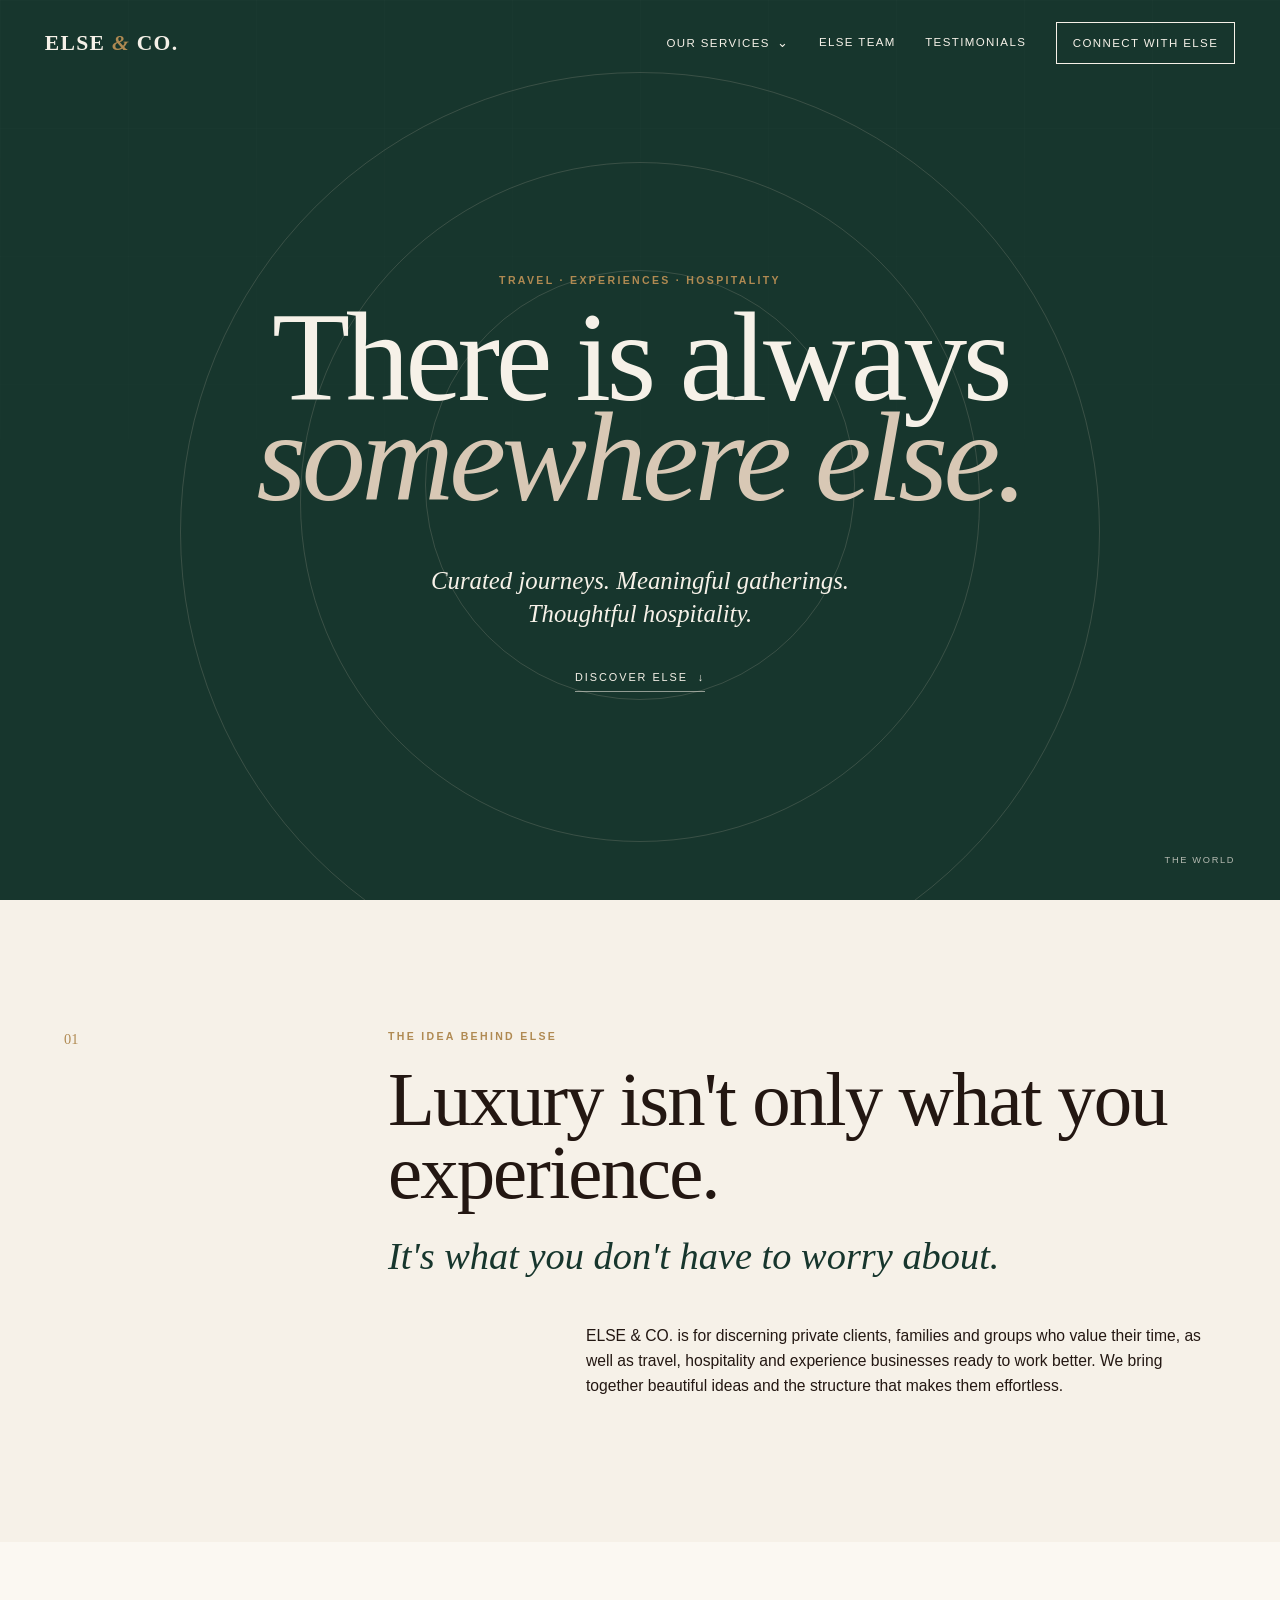
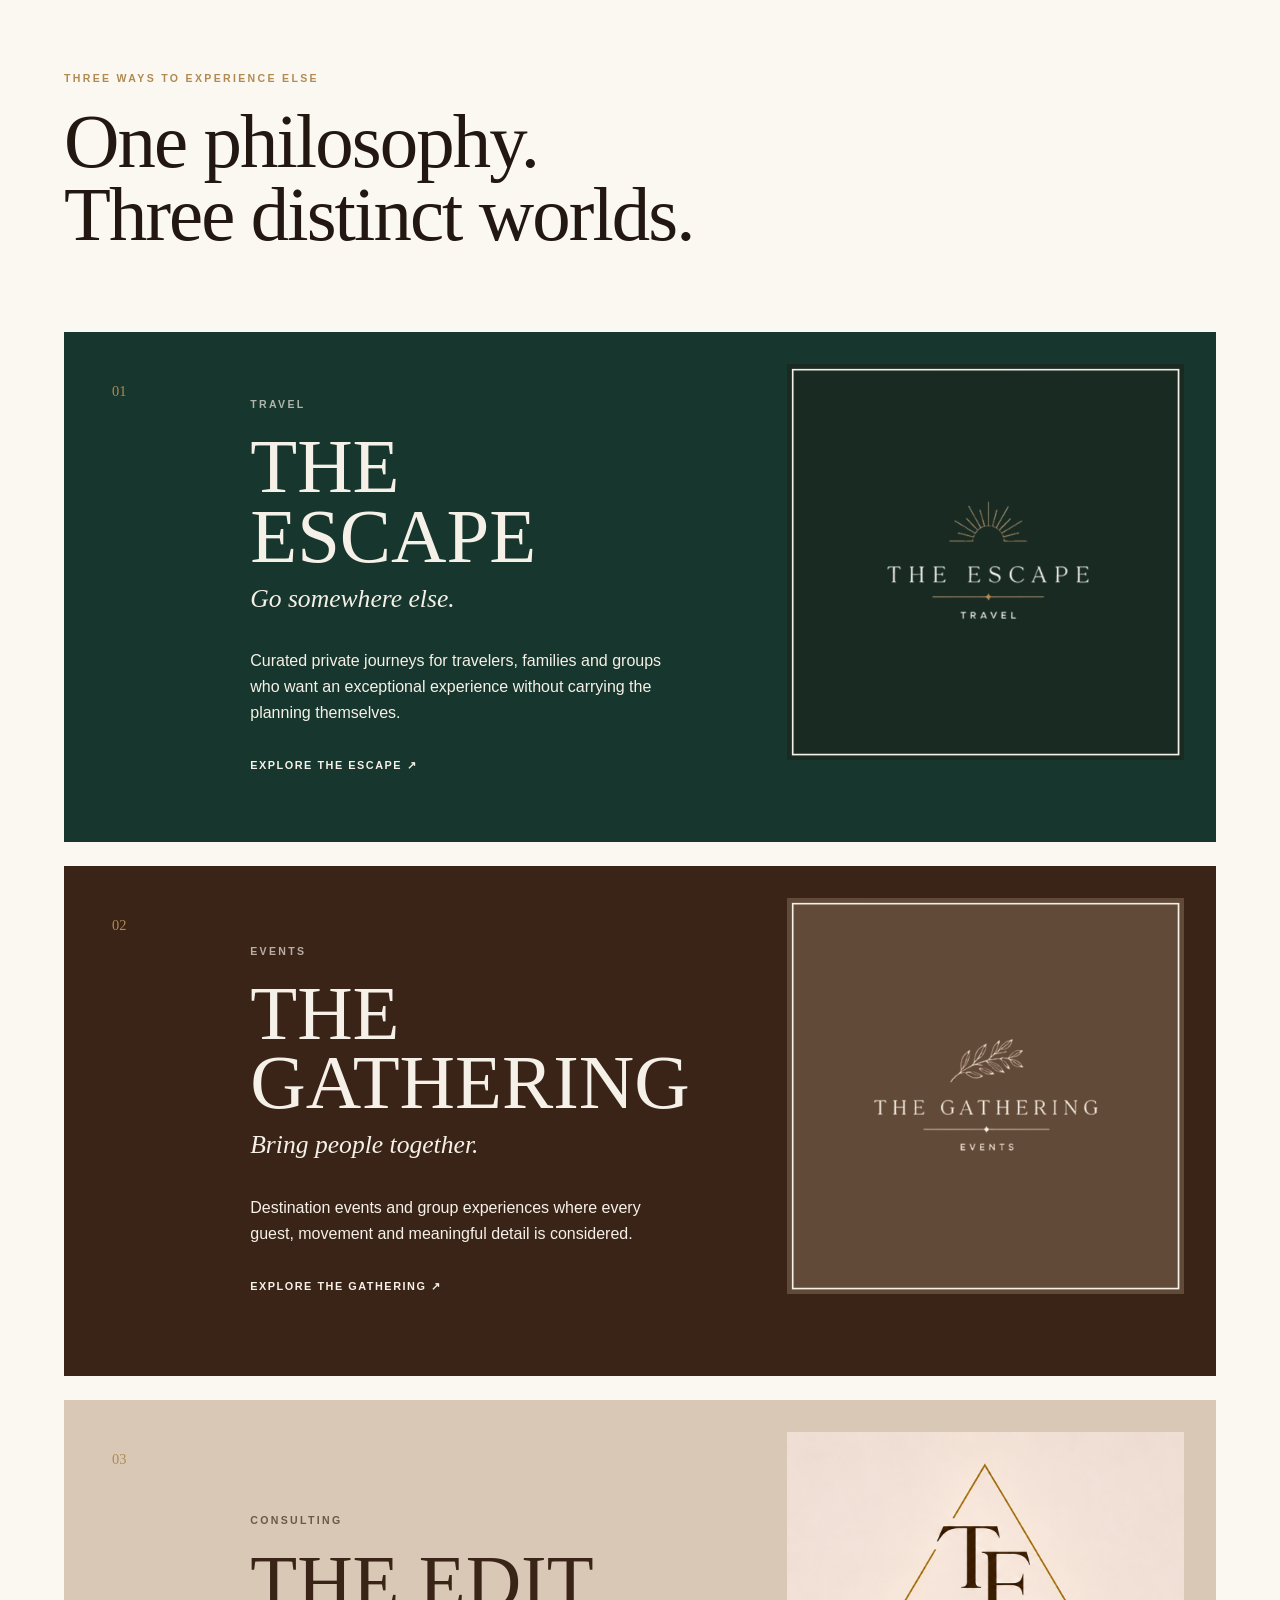
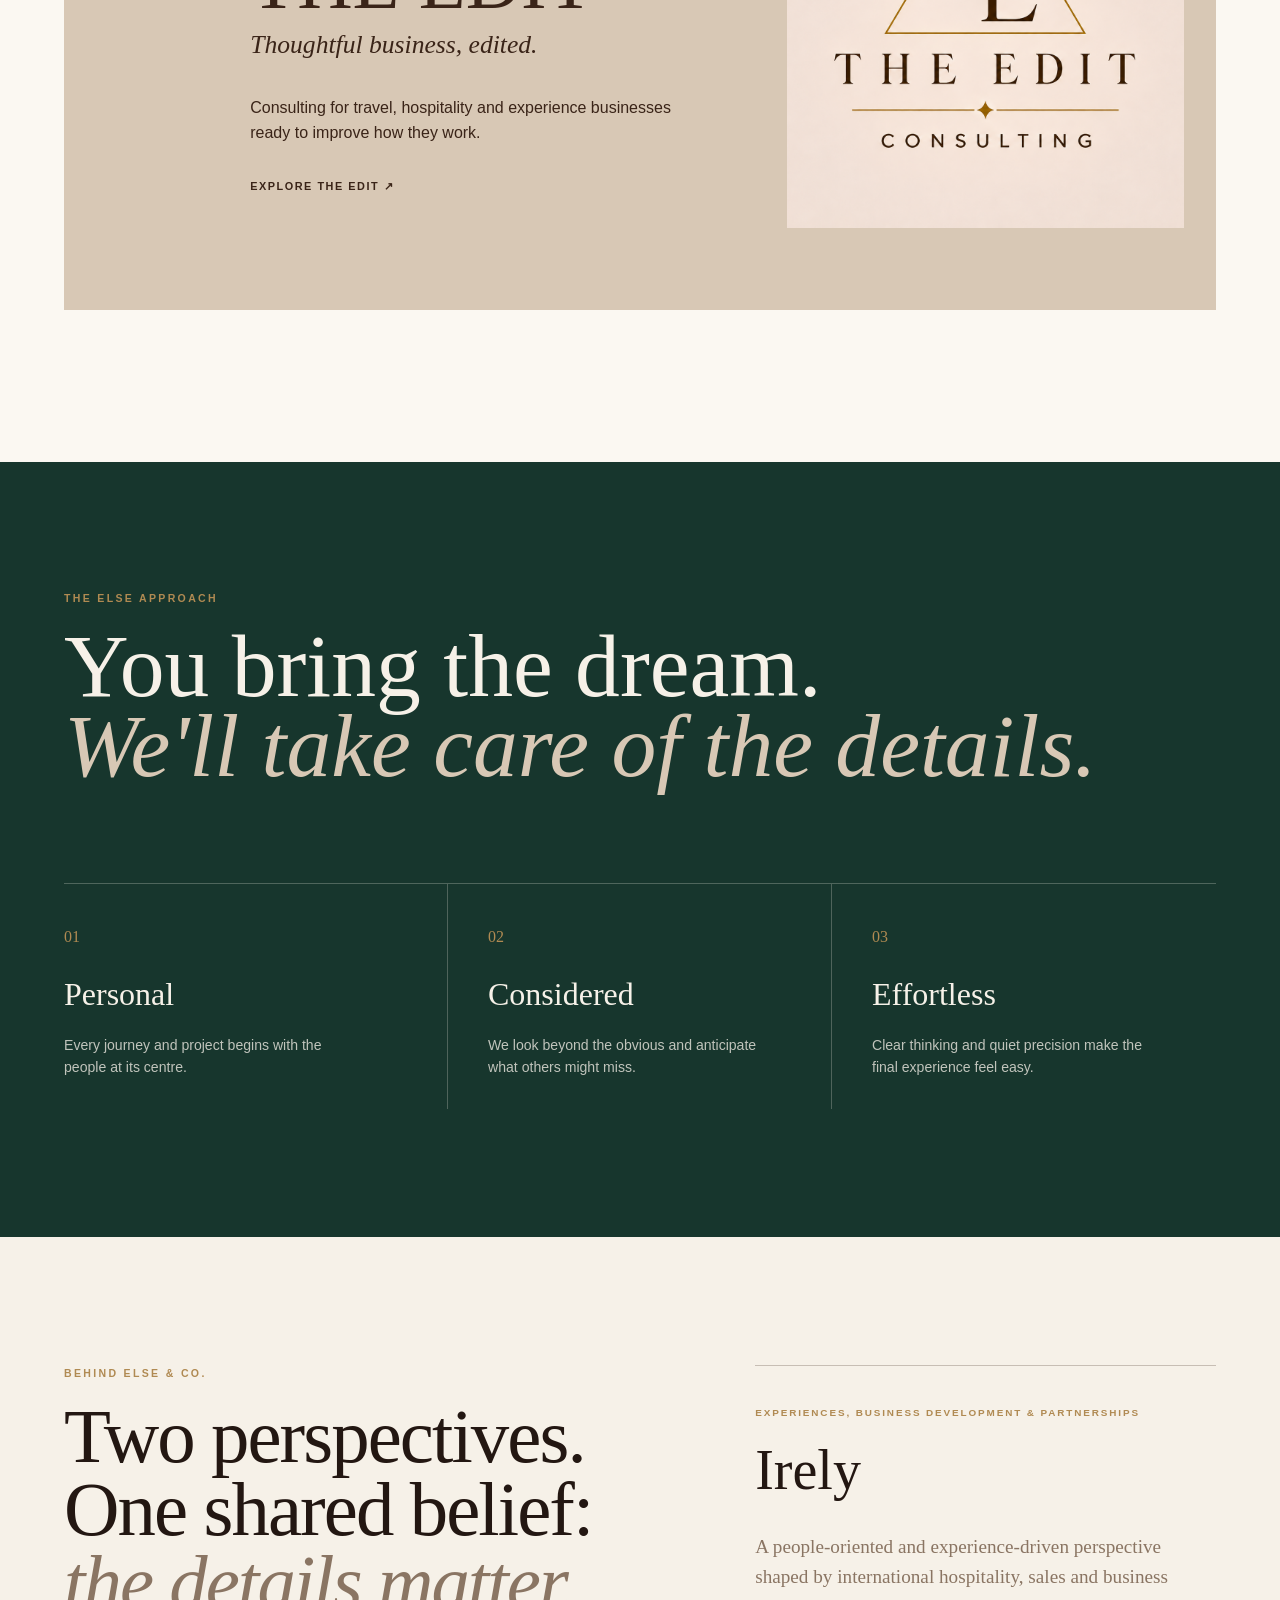
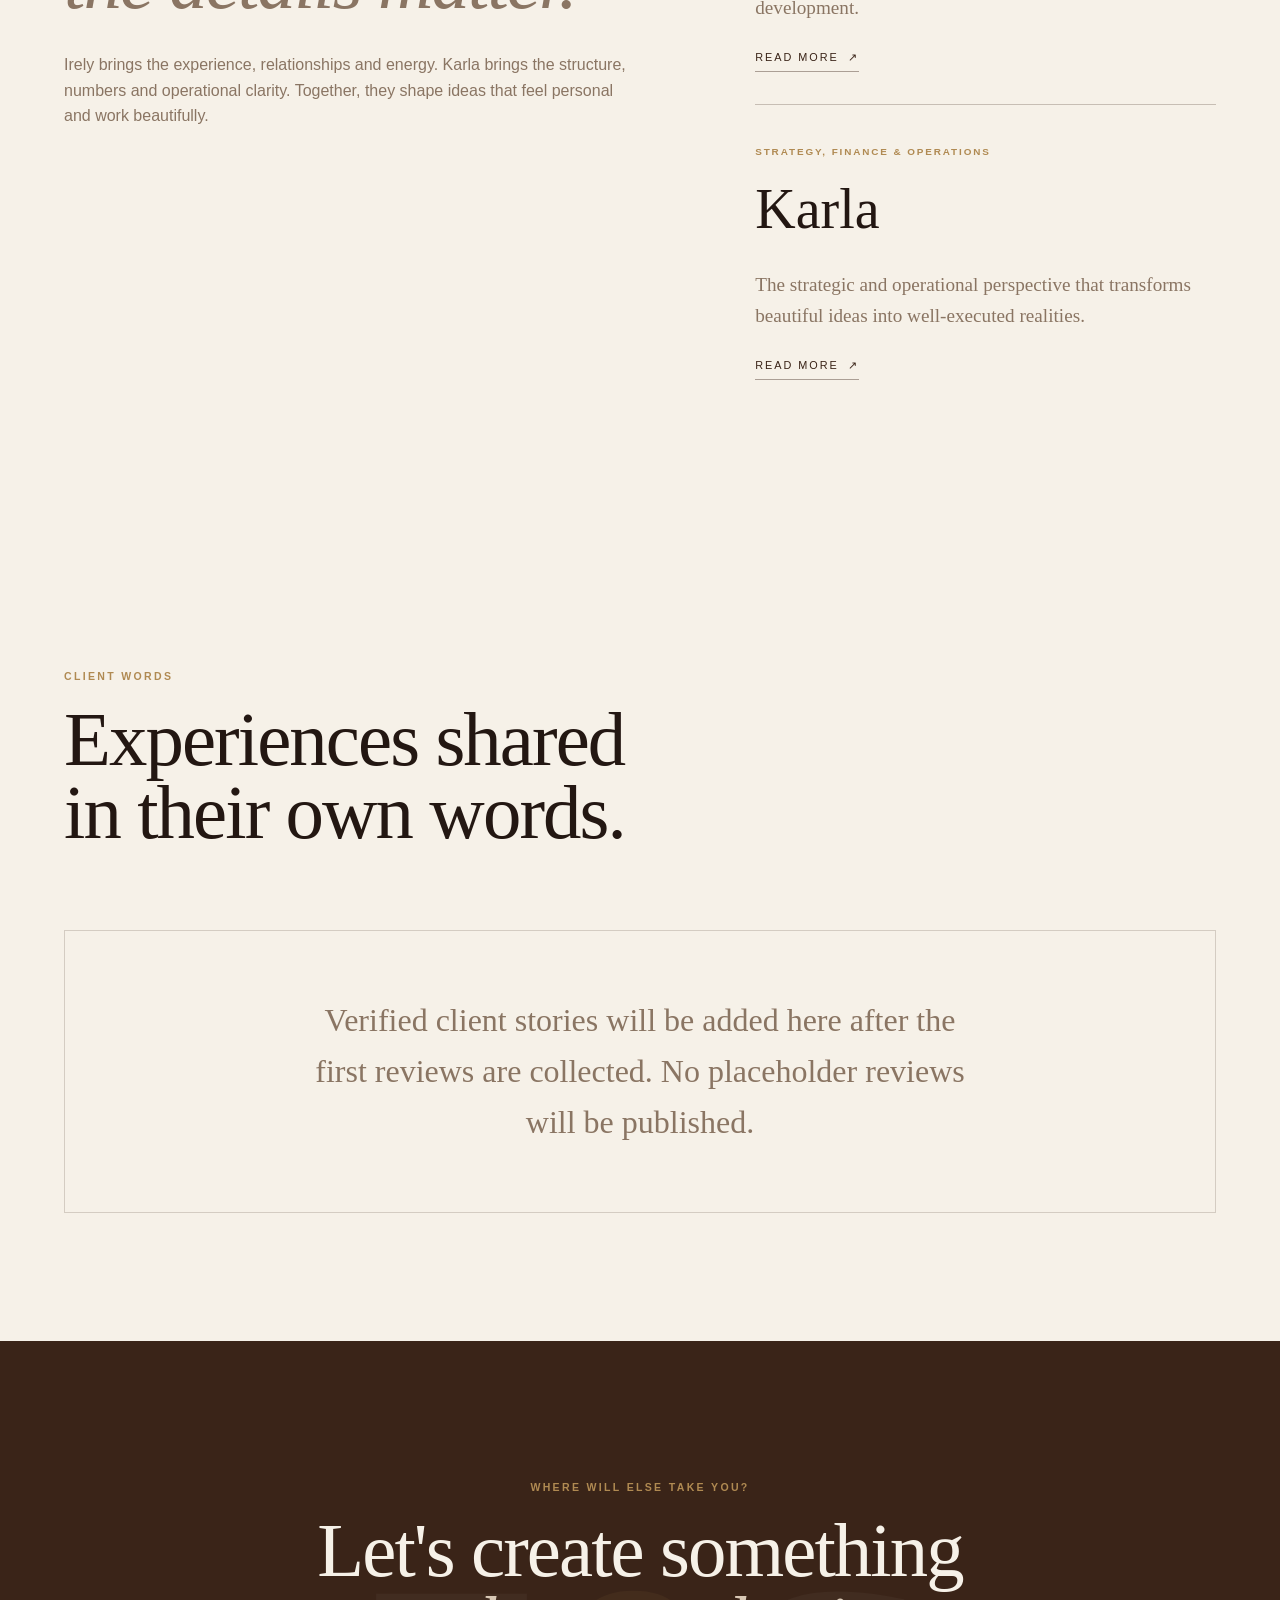
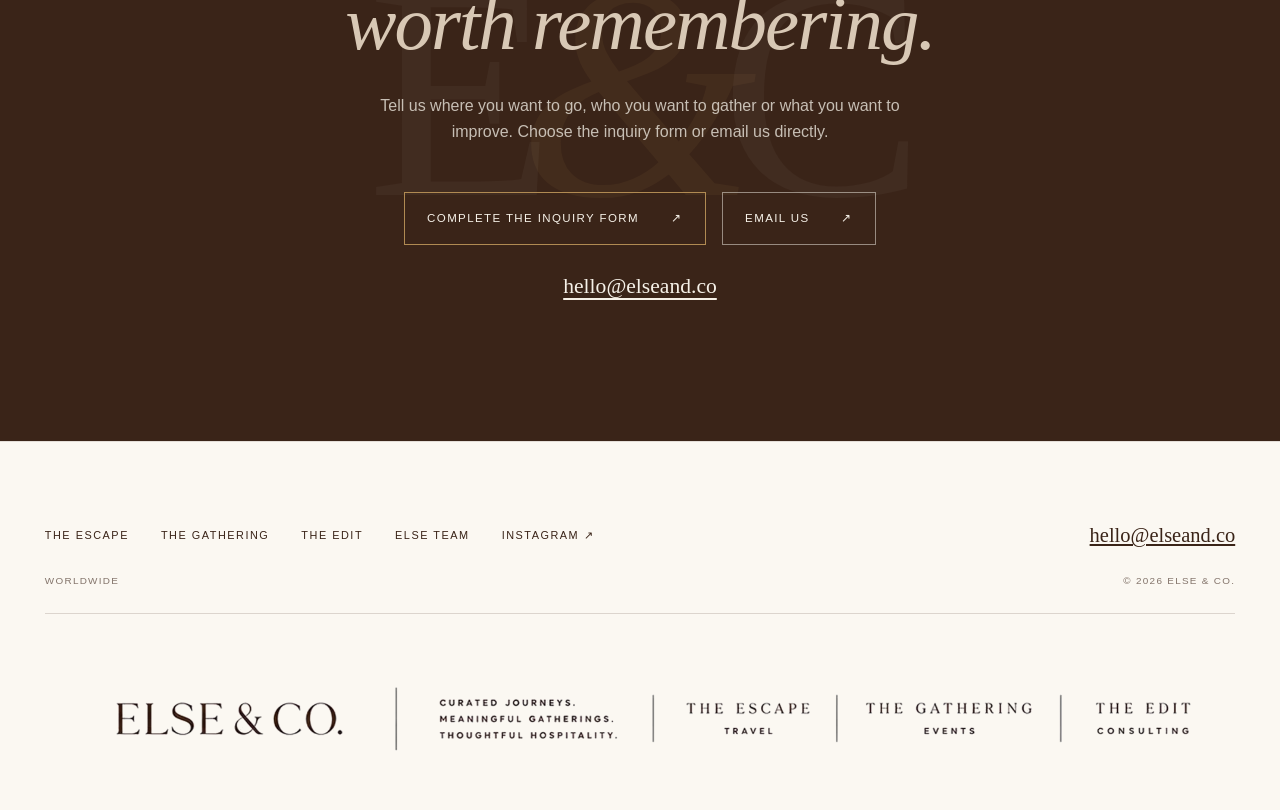
==== commit ffb693bb: "Add files via upload" ====
--- a/index.html
+++ b/index.html
@@ -22,7 +22,7 @@
     <button class="menu-toggle" type="button" aria-expanded="false" aria-controls="site-nav" data-menu-toggle><span class="sr-only">Open menu</span><span></span><span></span></button>
     <nav class="site-nav" id="site-nav" aria-label="Main navigation" data-nav>
       <div class="nav-dropdown" data-dropdown><button class="nav-dropdown-toggle" type="button" aria-expanded="false" data-dropdown-toggle>Our Services</button><div class="nav-dropdown-menu"><a href="escape/">The Escape</a><a href="gathering/">The Gathering</a><a href="edit/">The Edit</a></div></div>
-      <a href="#testimonials">Testimonials</a><a href="#about">About</a><a class="nav-cta" href="#contact">Connect with ELSE</a>
+      <a href="team/">ELSE Team</a><a href="#testimonials">Testimonials</a><a class="nav-cta" href="#contact">Connect with ELSE</a>
     </nav>
   </header>
 
@@ -44,7 +44,7 @@
         <p class="eyebrow">The idea behind ELSE</p>
         <h2>Luxury isn't only what you experience.</h2>
         <p class="manifesto-accent">It's what you don't have to worry about.</p>
-        <p>ELSE &amp; CO. is a boutique travel, experiences and hospitality consultancy for people who value their time and expect thoughtful, personalized service. We bring together beautiful ideas and the structure that makes them effortless.</p>
+        <p>ELSE &amp; CO. is for discerning private clients, families and groups who value their time, as well as travel, hospitality and experience businesses ready to work better. We bring together beautiful ideas and the structure that makes them effortless.</p>
       </div>
     </section>
 
@@ -52,7 +52,7 @@
       <div class="section-heading reveal"><p class="eyebrow">Three ways to experience ELSE</p><h2>One philosophy.<br>Three distinct worlds.</h2></div>
       <article class="world-card escape reveal">
         <div class="world-number">01</div>
-        <div class="world-copy"><p class="eyebrow">Travel</p><h3>THE ESCAPE</h3><p class="world-tagline">Go somewhere else.</p><p>Curated travel and private journeys for people who want somewhere exceptional without having to plan every detail themselves.</p><a href="escape/">Explore The Escape <span aria-hidden="true">↗</span></a></div>
+        <div class="world-copy"><p class="eyebrow">Travel</p><h3>THE ESCAPE</h3><p class="world-tagline">Go somewhere else.</p><p>Curated private journeys for travelers, families and groups who want an exceptional experience without carrying the planning themselves.</p><a href="escape/">Explore The Escape <span aria-hidden="true">↗</span></a></div>
         <div class="world-logo-panel"><img src="assets/logos/the-escape-square.png" alt="The Escape Travel" width="2000" height="2000" loading="lazy" decoding="async"></div>
       </article>
       <article class="world-card gathering reveal">
@@ -73,8 +73,12 @@
     </section>
 
     <section class="about section-pad" id="about">
-      <div class="about-title reveal"><p class="eyebrow">Behind ELSE &amp; CO.</p><h2>Two perspectives.<br>One shared belief:<br><em>the details matter.</em></h2></div>
-      <div class="founders"><article class="founder reveal"><span class="founder-role">The Experience</span><h3>Irely</h3><p>Travel · Events · Groups · Sales · Logistics</p><p class="founder-note">The people, the ideas and the experience that brings everything to life.</p></article><article class="founder reveal"><span class="founder-role">The Operation</span><h3>Karla</h3><p>Finance · Operations · Budgets · Business · Risk</p><p class="founder-note">The numbers, structure and discipline that make every idea work beautifully.</p></article></div>
+      <div class="about-title reveal"><p class="eyebrow">Behind ELSE &amp; CO.</p><h2>Two perspectives.<br>One shared belief:<br><em>the details matter.</em></h2><p class="about-intro">Irely brings the experience, relationships and energy. Karla brings the structure, numbers and operational clarity. Together, they shape ideas that feel personal and work beautifully.</p></div>
+      <div class="founders">
+        <article class="founder reveal"><span class="founder-role">Experiences, Business Development &amp; Partnerships</span><h3>Irely</h3><p class="founder-note">A people-oriented and experience-driven perspective shaped by international hospitality, sales and business development.</p><a class="text-link dark-link" href="team/#irely">Read more <span aria-hidden="true">↗</span></a></article>
+        <article class="founder reveal"><span class="founder-role">Strategy, Finance &amp; Operations</span><h3>Karla</h3><p class="founder-note">The strategic and operational perspective that transforms beautiful ideas into well-executed realities.</p><a class="text-link dark-link" href="team/#karla">Read more <span aria-hidden="true">↗</span></a></article>
+      </div>
+      <!-- A travel-photo carousel can be added here later without changing the surrounding page structure. -->
     </section>
 
     <section class="testimonials-section section-pad" id="testimonials">
@@ -89,7 +93,7 @@
   </main>
 
   <footer class="site-footer">
-    <div class="footer-meta"><div class="footer-links"><a href="escape/">The Escape</a><a href="gathering/">The Gathering</a><a href="edit/">The Edit</a><a href="https://www.instagram.com/elseand.co/" target="_blank" rel="noreferrer">Instagram ↗</a></div><a class="footer-email" href="mailto:hello@elseand.co">hello@elseand.co</a><p>Worldwide</p><p>© <span data-year></span> ELSE &amp; CO.</p></div>
+    <div class="footer-meta"><div class="footer-links"><a href="escape/">The Escape</a><a href="gathering/">The Gathering</a><a href="edit/">The Edit</a><a href="team/">ELSE Team</a><a href="https://www.instagram.com/elseand.co/" target="_blank" rel="noreferrer">Instagram ↗</a></div><a class="footer-email" href="mailto:hello@elseand.co">hello@elseand.co</a><p>Worldwide</p><p>© <span data-year></span> ELSE &amp; CO.</p></div>
     <img class="footer-lockup" src="assets/logos/else-co-horizontal-lockup-transparent.png" alt="ELSE & CO. Curated journeys, meaningful gatherings and thoughtful hospitality." width="4000" height="308" loading="lazy" decoding="async">
   </footer>
 </body>
--- a/styles-20260928.css
+++ b/styles-20260928.css
@@ -138,6 +138,8 @@
 .founder h3 { margin: .15rem 0; font-family: var(--serif); font-size: 3.5rem; font-weight: 400; }
 .founder p { margin: .3rem 0; font-size: .78rem; letter-spacing: .06em; text-transform: uppercase; }
 .founder .founder-note { max-width: 480px; margin-top: 1rem; color: var(--taupe); font-family: var(--serif); font-size: 1.2rem; letter-spacing: 0; text-transform: none; }
+.about-intro { max-width: 620px; margin-top: 2rem; color: var(--taupe); }
+.dark-link { margin-top: 1.25rem; color: var(--espresso); border-bottom-color: rgba(58,36,24,.4); }
 
 .contact { position: relative; display: grid; min-height: 700px; place-items: center; overflow: hidden; color: var(--cream); text-align: center; background: var(--espresso); }
 .contact-copy { position: relative; z-index: 2; width: min(850px, 100%); }
@@ -195,7 +197,7 @@
 .service-card h3 { margin: 0; font-family: var(--serif); font-size: clamp(2.1rem, 3.2vw, 3.4rem); font-weight: 400; line-height: 1; }
 .service-lead { max-width: 540px; margin: 1.2rem 0; color: var(--taupe); }
 .service-price { margin: auto 0 1.5rem; padding-top: 1.5rem; color: var(--forest); font-size: .7rem; font-weight: 700; letter-spacing: .16em; text-transform: uppercase; }
-.service-card details { border-top: 1px solid rgba(58,36,24,.2); }
+.service-card details { margin-top: auto; border-top: 1px solid rgba(58,36,24,.2); }
 .service-card summary, .faq-list summary { display: flex; padding: 1rem 0; align-items: center; justify-content: space-between; cursor: pointer; font-size: .7rem; font-weight: 600; letter-spacing: .12em; list-style: none; text-transform: uppercase; }
 .service-card summary::-webkit-details-marker, .faq-list summary::-webkit-details-marker { display: none; }
 .service-card summary::after, .faq-list summary::after { content: "+"; font-family: var(--serif); font-size: 1.5rem; font-weight: 400; line-height: 1; }
@@ -205,6 +207,18 @@
 .service-details ul { margin: .5rem 0 0; padding-left: 1.1rem; columns: 2; column-gap: 2rem; }
 .service-details li { margin-bottom: .35rem; break-inside: avoid; }
 .pricing-note { max-width: 820px; margin: 3rem 0 0 auto; padding-left: 1.5rem; color: var(--taupe); border-left: 1px solid var(--gold); font-family: var(--serif); font-size: 1.12rem; }
+.service-group { grid-column: 1 / -1; padding: clamp(2rem,4vw,4rem); background: var(--cream); }
+.service-group-heading { max-width: 760px; margin-bottom: 3rem; }
+.service-group-heading .service-number { margin-bottom: 1.25rem; }
+.service-group-heading .eyebrow { margin-bottom: .65rem; }
+.service-group-heading h3 { margin: 0; font-family: var(--serif); font-size: clamp(2.8rem,5vw,5rem); font-weight: 400; line-height: .95; }
+.service-group-heading > p:last-child { max-width: 620px; color: var(--taupe); }
+.wedding-packages { display: grid; grid-template-columns: repeat(3,minmax(0,1fr)); gap: 1px; background: rgba(58,36,24,.18); border: 1px solid rgba(58,36,24,.18); }
+.wedding-packages .service-card { min-height: 480px; }
+.gathering-page .service-grid > .service-card:first-child,
+.gathering-page .service-grid > .service-card:last-child { grid-column: 1 / -1; min-height: 350px; }
+.gathering-page .service-grid > .service-card:first-child > *,
+.gathering-page .service-grid > .service-card:last-child > * { max-width: 760px; }
 .process-section { color: var(--cream); background: var(--forest); }
 .process-section .section-heading h2 { color: var(--cream); }
 .process-grid { display: grid; margin: 0; padding: 0; grid-template-columns: repeat(3, 1fr); border-top: 1px solid rgba(246,241,232,.25); list-style: none; }
@@ -261,9 +275,33 @@
 .inquiry-form .button { justify-content: space-between; color: var(--espresso); background: transparent; cursor: pointer; }
 .form-note { margin: 0; color: var(--taupe); font-size: .78rem; }
 
+/* ELSE Team */
+.team-hero { min-height: 80svh; display: grid; align-items: end; color: var(--cream); background: var(--forest); }
+.team-hero > div { max-width: 1020px; padding-top: 6rem; }
+.team-hero h1 { margin: 0; font-family: var(--serif); font-size: clamp(4rem,8vw,8.5rem); font-weight: 400; line-height: .86; letter-spacing: -.04em; }
+.team-hero h1 em { color: var(--beige); font-weight: 400; }
+.team-hero > div > p:last-child { max-width: 650px; margin-top: 2rem; color: rgba(246,241,232,.76); }
+.team-profile { display: grid; grid-template-columns: minmax(320px,.82fr) minmax(0,1.18fr); gap: clamp(3rem,8vw,8rem); align-items: center; background: var(--cream); }
+.team-profile-reverse { background: var(--paper); }
+.team-profile-reverse .team-portrait { order: 2; }
+.team-portrait { aspect-ratio: 3 / 4; overflow: hidden; }
+.team-portrait img { display: block; width: 100%; height: 100%; object-fit: cover; }
+.team-biography { max-width: 720px; }
+.team-biography h2 { margin: 0; font-family: var(--serif); font-size: clamp(3.4rem,6vw,6.5rem); font-weight: 400; line-height: .92; }
+.team-title { margin: 1rem 0 2.2rem; color: var(--gold); font-size: .72rem; font-weight: 600; letter-spacing: .16em; text-transform: uppercase; }
+.team-biography > p:not(.eyebrow,.team-title) { color: var(--taupe); }
+.team-biography blockquote { margin: 2.5rem 0 0; color: var(--forest); font-family: var(--serif); font-size: clamp(1.6rem,3vw,2.6rem); font-style: italic; line-height: 1.2; }
+
+/* Editorial title movement */
+.motion-heading { opacity: 0; filter: blur(5px); transform: translateY(34px); transition: opacity .95s ease, transform 1s cubic-bezier(.16,.8,.25,1), filter .95s ease; }
+.motion-heading.visible { opacity: 1; filter: blur(0); transform: translateY(0); }
+.motion-heading em { display: inline-block; transition: transform 1.1s cubic-bezier(.16,.8,.25,1) .12s; }
+.motion-heading.visible em { animation: editorialFloat 5s ease-in-out 1s infinite alternate; }
+@keyframes editorialFloat { from { transform: translateX(0); } to { transform: translateX(.08em); } }
+
 .reveal { opacity: 0; transform: translateY(28px); transition: opacity .8s ease, transform .8s cubic-bezier(.2,.7,.2,1); }
 .reveal.visible { opacity: 1; transform: translateY(0); }
-@media (prefers-reduced-motion: reduce) { html { scroll-behavior: auto; } .reveal { opacity: 1; transform: none; transition: none; } }
+@media (prefers-reduced-motion: reduce) { html { scroll-behavior: auto; } .reveal, .motion-heading { opacity: 1; filter: none; transform: none; transition: none; } .motion-heading.visible em { animation: none; } }
 
 @media (max-width: 850px) {
   .site-header { padding: 1.1rem 5vw; }
@@ -301,11 +339,16 @@
   .vertical-hero-logo { width: min(72vw, 480px); justify-self: center; }
   .vertical-intro { grid-template-columns: 1fr; }
   .service-grid { grid-template-columns: 1fr; }
+  .wedding-packages { grid-template-columns: 1fr; }
+  .wedding-packages .service-card { min-height: 0; }
   .process-grid { grid-template-columns: 1fr; }
   .process-grid li, .process-grid li + li { padding: 2rem 0; border-right: 0; border-bottom: 1px solid rgba(246,241,232,.25); }
   .faq-section { grid-template-columns: 1fr; gap: 3rem; }
   .gallery-grid { grid-template-columns: 1fr 1fr; grid-auto-rows: minmax(230px,50vw); }
   .inquiry-layout { grid-template-columns: 1fr; }
+  .team-profile { grid-template-columns: 1fr; }
+  .team-profile-reverse .team-portrait { order: 0; }
+  .team-portrait { width: min(100%,620px); }
   .footer-meta { grid-template-columns: 1fr 1fr; }
   .footer-links { grid-column: 1 / -1; justify-content: flex-start; }
   .footer-email { justify-self: start; }
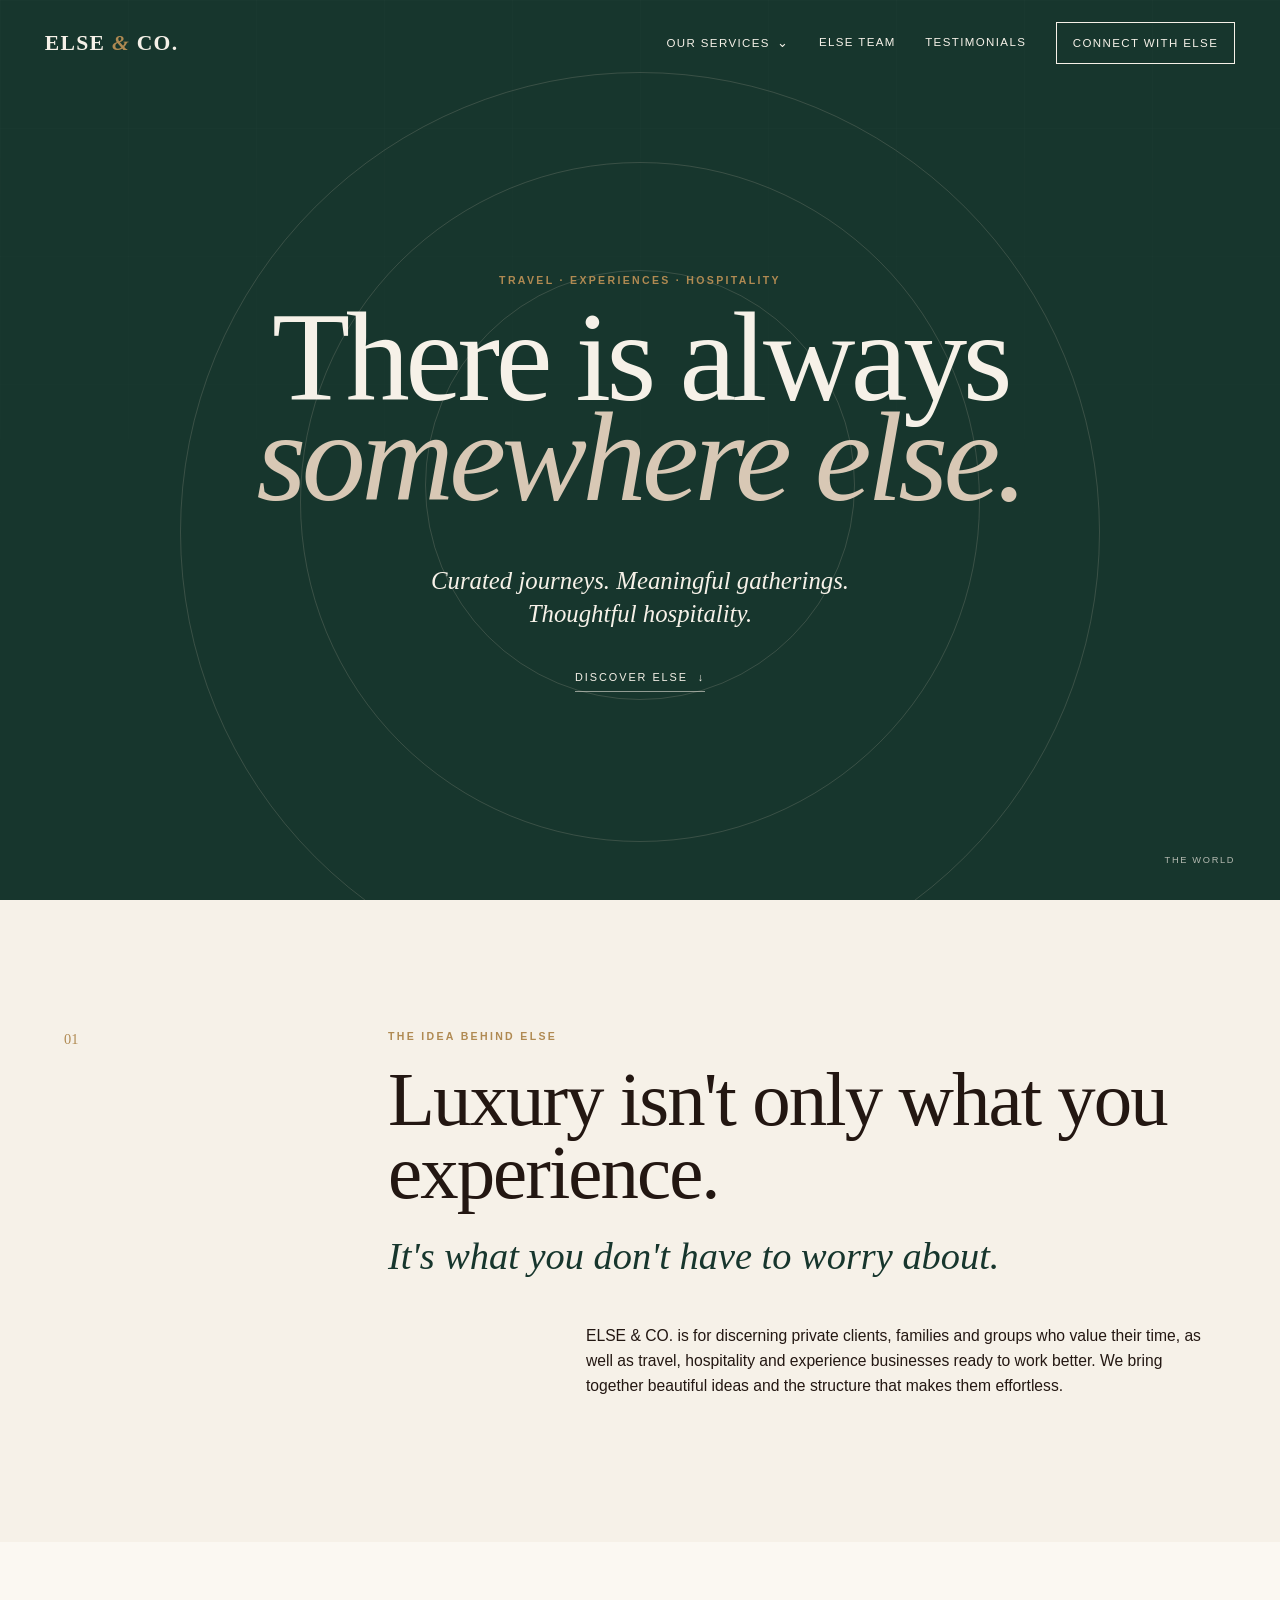
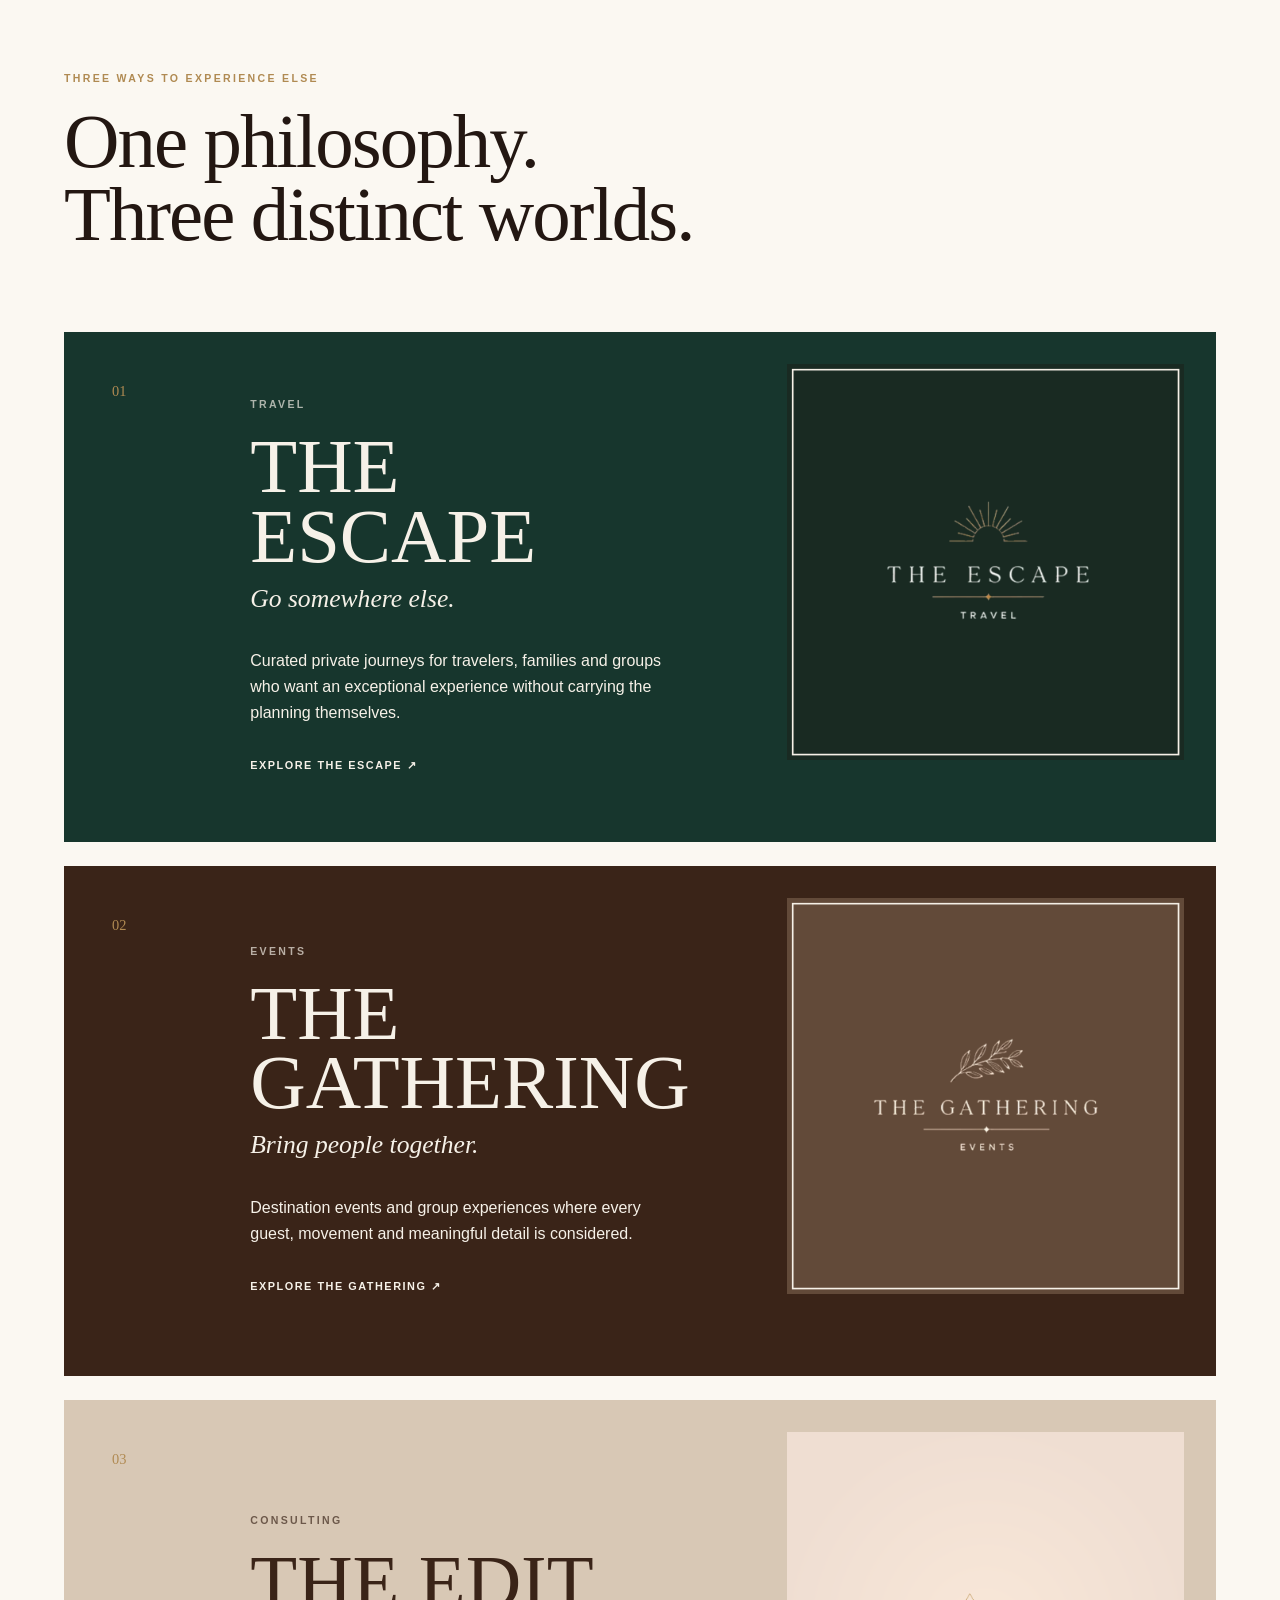
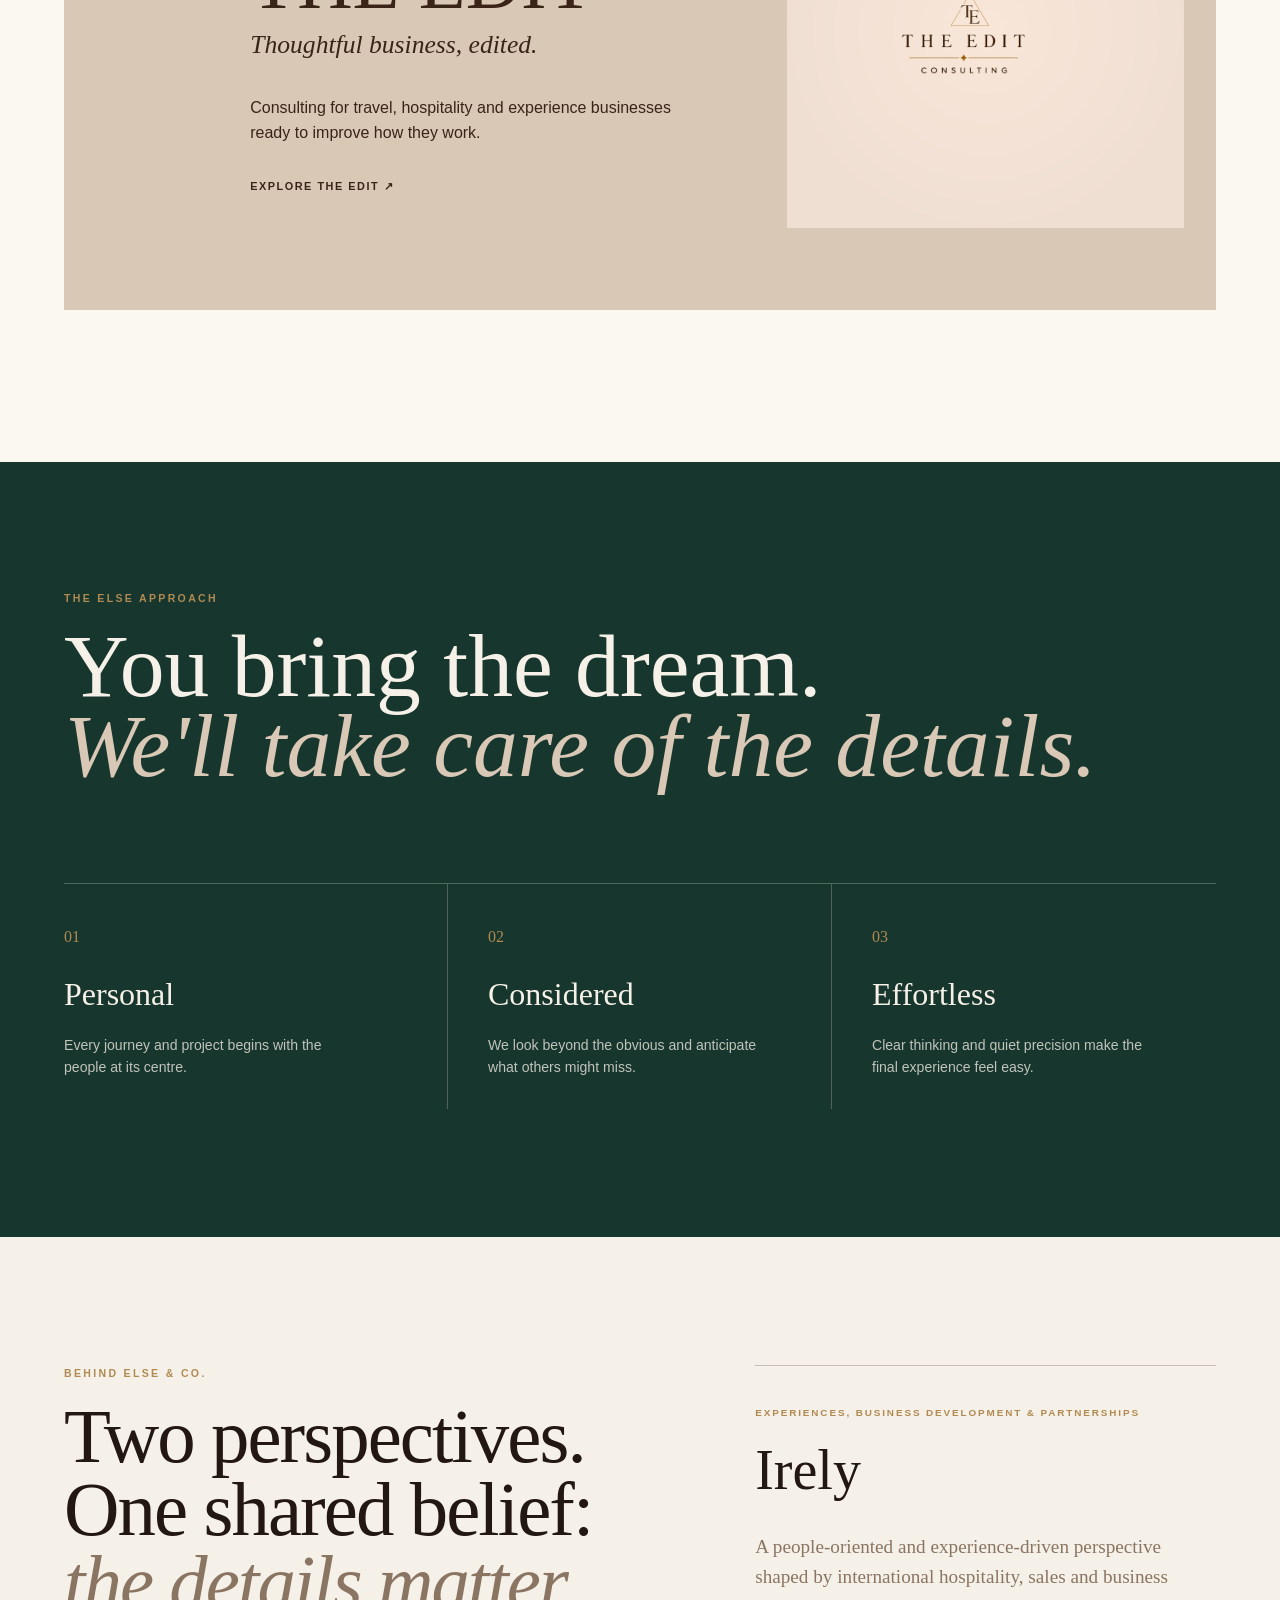
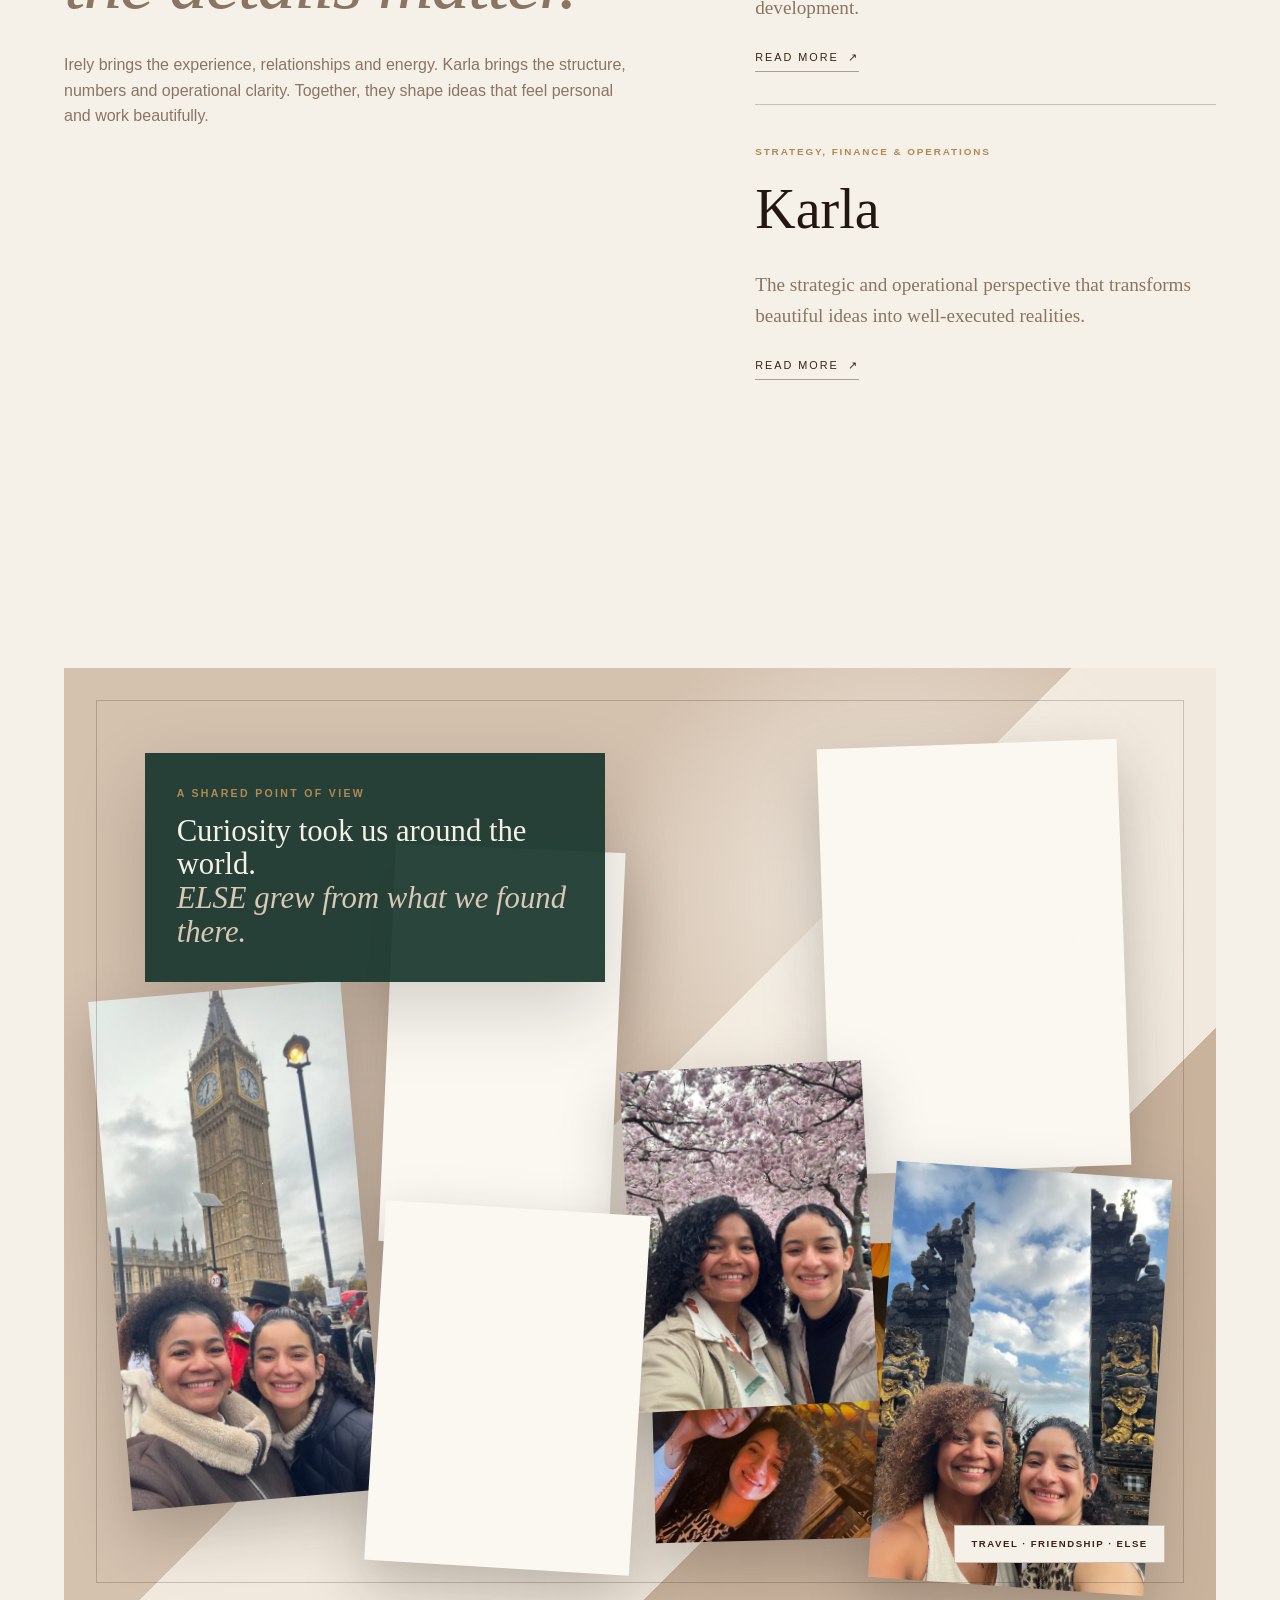
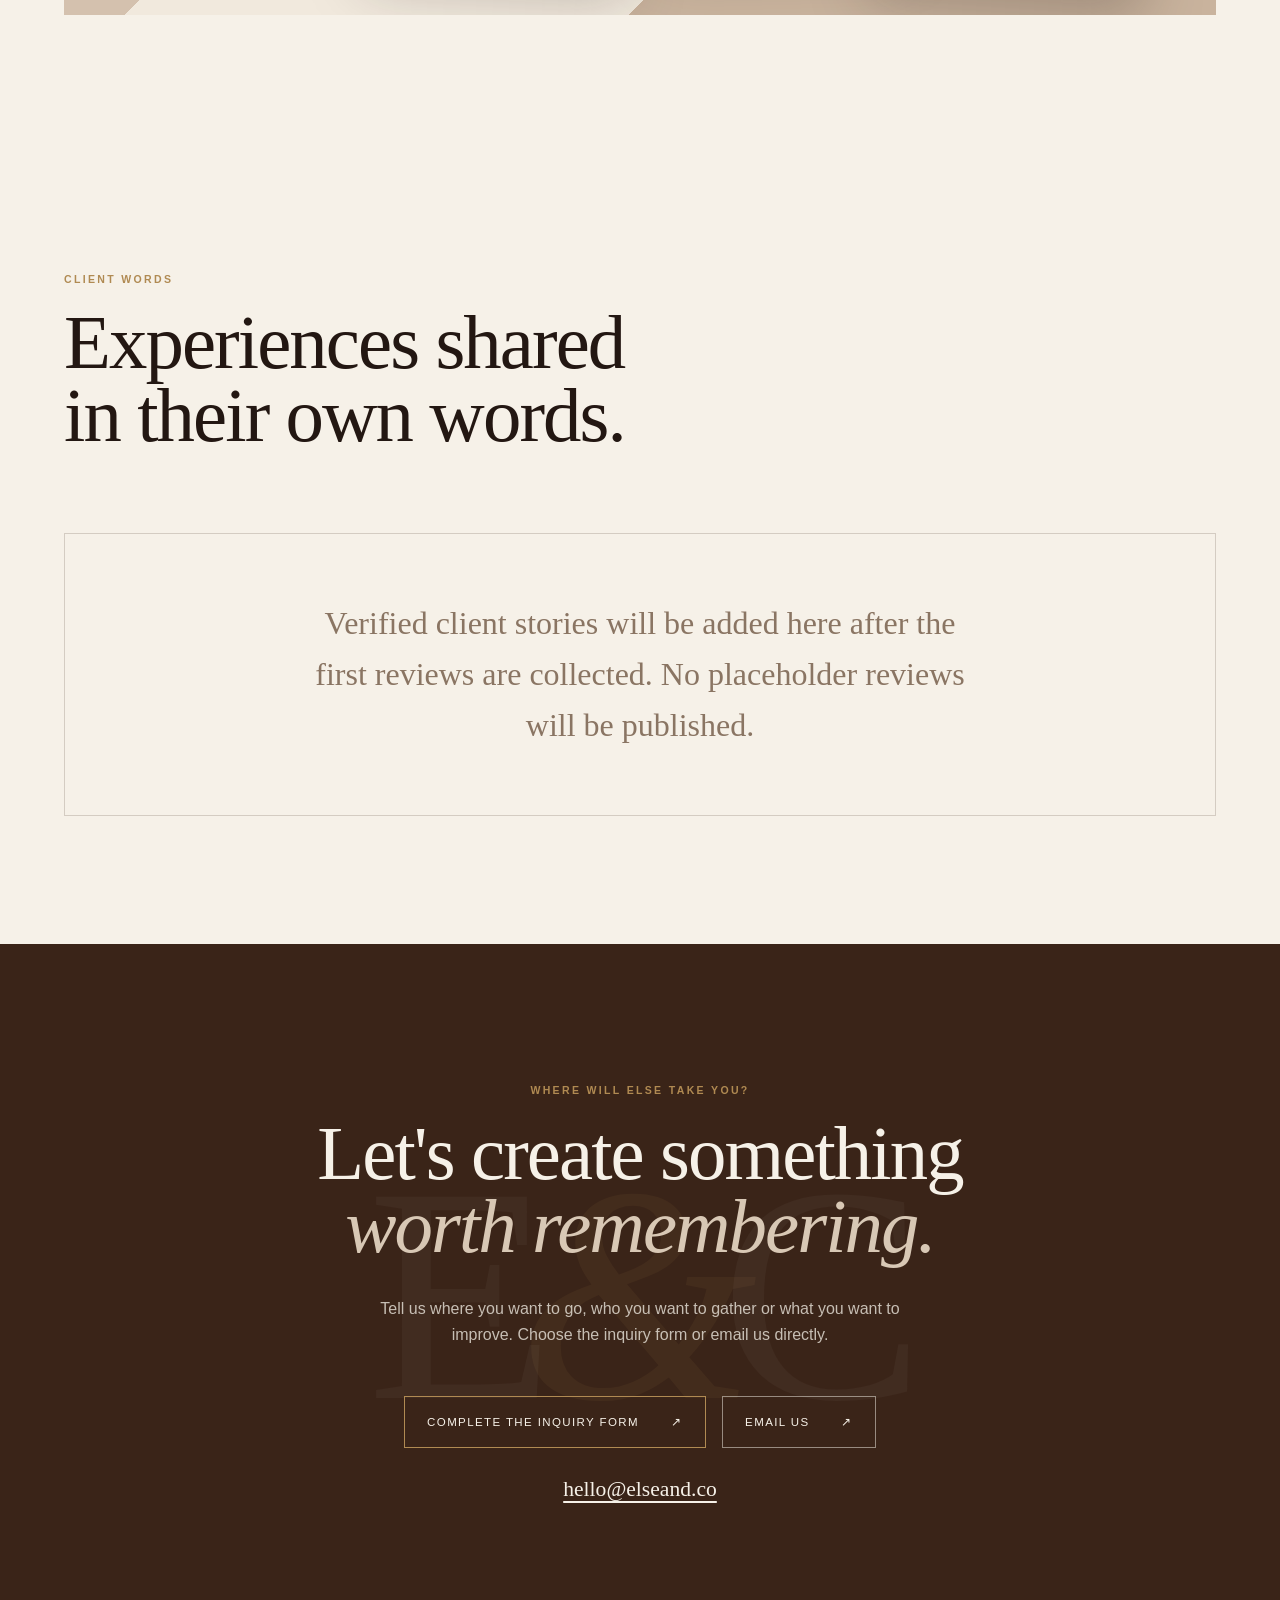
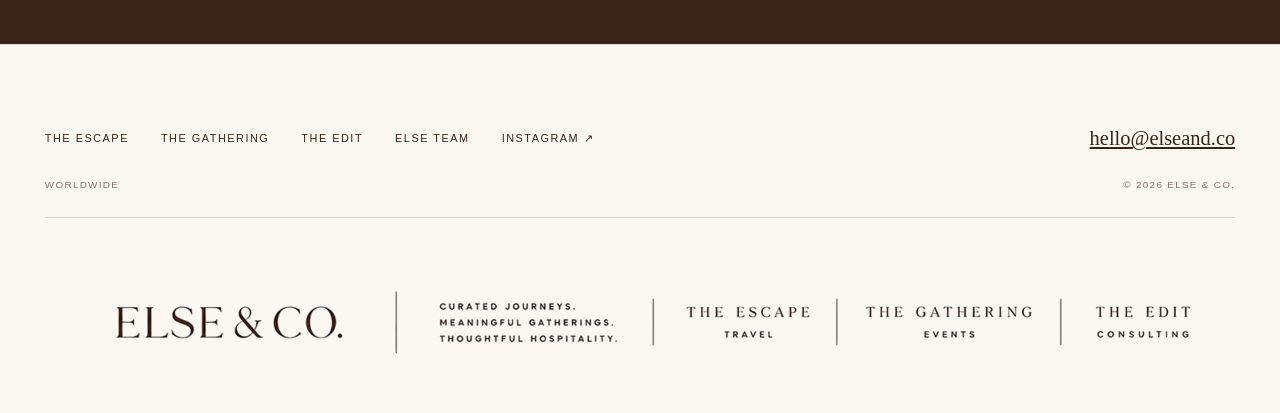
==== commit a1072dbb: "Add files via upload" ====
--- a/index.html
+++ b/index.html
@@ -78,7 +78,34 @@
         <article class="founder reveal"><span class="founder-role">Experiences, Business Development &amp; Partnerships</span><h3>Irely</h3><p class="founder-note">A people-oriented and experience-driven perspective shaped by international hospitality, sales and business development.</p><a class="text-link dark-link" href="team/#irely">Read more <span aria-hidden="true">↗</span></a></article>
         <article class="founder reveal"><span class="founder-role">Strategy, Finance &amp; Operations</span><h3>Karla</h3><p class="founder-note">The strategic and operational perspective that transforms beautiful ideas into well-executed realities.</p><a class="text-link dark-link" href="team/#karla">Read more <span aria-hidden="true">↗</span></a></article>
       </div>
-      <!-- A travel-photo carousel can be added here later without changing the surrounding page structure. -->
+      <div class="founder-collage reveal" data-collage aria-label="Travel memories with Irely and Karla">
+        <div class="collage-copy">
+          <p class="eyebrow">A shared point of view</p>
+          <p>Curiosity took us around the world.<br><em>ELSE grew from what we found there.</em></p>
+        </div>
+        <figure class="collage-photo collage-photo-london" data-depth="0.55">
+          <img src="assets/collage/london.webp" alt="Irely and Karla in London" width="738" height="1400" loading="lazy" decoding="async">
+        </figure>
+        <figure class="collage-photo collage-photo-amsterdam" data-depth="0.3">
+          <img src="assets/collage/amsterdam.webp" alt="Irely and Karla by an Amsterdam canal" width="1050" height="1400" loading="lazy" decoding="async">
+        </figure>
+        <figure class="collage-photo collage-photo-europe" data-depth="0.7">
+          <img src="assets/collage/europe.webp" alt="Irely and Karla outside a grand European hotel" width="1050" height="1400" loading="lazy" decoding="async">
+        </figure>
+        <figure class="collage-photo collage-photo-garden" data-depth="0.42">
+          <img src="assets/collage/garden.webp" alt="Irely and Karla beside a reflecting pool" width="1050" height="1400" loading="lazy" decoding="async">
+        </figure>
+        <figure class="collage-photo collage-photo-lanterns" data-depth="0.25">
+          <img src="assets/collage/lanterns.webp" alt="Irely and Karla beneath warm lanterns" width="1400" height="1050" loading="lazy" decoding="async">
+        </figure>
+        <figure class="collage-photo collage-photo-bali" data-depth="0.62">
+          <img src="assets/collage/bali.webp" alt="Irely and Karla at a Balinese temple gate" width="1050" height="1400" loading="lazy" decoding="async">
+        </figure>
+        <figure class="collage-photo collage-photo-spring" data-depth="0.38">
+          <img src="assets/collage/spring.webp" alt="Irely and Karla beneath spring blossoms" width="1050" height="1400" loading="lazy" decoding="async">
+        </figure>
+        <span class="collage-stamp" aria-hidden="true">TRAVEL · FRIENDSHIP · ELSE</span>
+      </div>
     </section>
 
     <section class="testimonials-section section-pad" id="testimonials">
--- a/styles-20260928.css
+++ b/styles-20260928.css
@@ -141,6 +141,85 @@
 .about-intro { max-width: 620px; margin-top: 2rem; color: var(--taupe); }
 .dark-link { margin-top: 1.25rem; color: var(--espresso); border-bottom-color: rgba(58,36,24,.4); }
 
+/* Founders' editorial travel collage */
+.founder-collage {
+  --collage-x: 0px;
+  --collage-y: 0px;
+  position: relative;
+  min-height: clamp(660px, 74vw, 980px);
+  margin-top: clamp(5rem, 10vw, 9rem);
+  grid-column: 1 / -1;
+  overflow: hidden;
+  background: #ded1c2;
+  isolation: isolate;
+}
+.founder-collage::before {
+  position: absolute;
+  inset: 0;
+  z-index: -2;
+  content: "";
+  background:
+    radial-gradient(circle at 72% 24%, rgba(246,241,232,.92), transparent 27%),
+    linear-gradient(135deg, #d4c1ae 0 48%, #f1e9dd 48% 72%, #c9b39d 72%);
+}
+.founder-collage::after {
+  position: absolute;
+  inset: 2rem;
+  z-index: 8;
+  border: 1px solid rgba(58,36,24,.22);
+  content: "";
+  pointer-events: none;
+}
+.collage-copy {
+  position: absolute;
+  top: 9%;
+  left: 7%;
+  z-index: 7;
+  width: min(33rem, 40%);
+  padding: 2rem;
+  color: var(--cream);
+  background: rgba(23,54,45,.92);
+  box-shadow: 0 28px 70px rgba(35,23,18,.18);
+}
+.collage-copy .eyebrow { margin-bottom: .8rem; }
+.collage-copy > p:last-child { margin: 0; font-family: var(--serif); font-size: clamp(1.35rem,2.4vw,2.5rem); line-height: 1.1; }
+.collage-copy em { color: var(--beige); font-weight: 400; }
+.collage-photo {
+  --base-transform: translate(0,0) rotate(0deg);
+  position: absolute;
+  z-index: 2;
+  margin: 0;
+  overflow: hidden;
+  background: var(--paper);
+  box-shadow: 0 24px 55px rgba(35,23,18,.25);
+  transform: var(--base-transform) translate(calc(var(--collage-x) * var(--depth, .4)), calc(var(--collage-y) * var(--depth, .4)));
+  transition: transform .8s cubic-bezier(.16,.8,.25,1), box-shadow .45s ease, z-index 0s .35s;
+  will-change: transform;
+}
+.collage-photo img { display: block; width: 100%; height: 100%; object-fit: cover; transition: transform 1.2s cubic-bezier(.16,.8,.25,1), filter .6s ease; }
+.collage-photo:hover { z-index: 9; box-shadow: 0 35px 80px rgba(35,23,18,.35); transition-delay: 0s; }
+.collage-photo:hover img { transform: scale(1.055); }
+.collage-photo-london { --base-transform: rotate(-5deg); --depth: .55; top: 34%; left: 4%; width: 22%; height: 54%; }
+.collage-photo-amsterdam { --base-transform: rotate(2.5deg); --depth: .3; top: 19%; left: 28%; width: 20%; height: 42%; z-index: 3; }
+.collage-photo-europe { --base-transform: rotate(-2deg); --depth: .7; top: 8%; right: 8%; width: 26%; height: 45%; }
+.collage-photo-garden { --base-transform: rotate(3.5deg); --depth: .42; bottom: 5%; left: 27%; width: 23%; height: 38%; z-index: 4; }
+.collage-photo-lanterns { --base-transform: rotate(-1.5deg); --depth: .25; right: 27%; bottom: 8%; width: 22%; height: 31%; }
+.collage-photo-bali { --base-transform: rotate(4deg); --depth: .62; right: 5%; bottom: 3%; width: 24%; height: 44%; z-index: 5; }
+.collage-photo-spring { --base-transform: rotate(-3deg); --depth: .38; top: 42%; left: 49%; width: 21%; height: 36%; z-index: 3; }
+.collage-stamp {
+  position: absolute;
+  right: 3.2rem;
+  bottom: 3.25rem;
+  z-index: 10;
+  padding: .65rem 1rem;
+  color: var(--espresso);
+  background: var(--cream);
+  border: 1px solid rgba(58,36,24,.25);
+  font-size: .6rem;
+  font-weight: 600;
+  letter-spacing: .16em;
+}
+
 .contact { position: relative; display: grid; min-height: 700px; place-items: center; overflow: hidden; color: var(--cream); text-align: center; background: var(--espresso); }
 .contact-copy { position: relative; z-index: 2; width: min(850px, 100%); }
 .contact h2 em { color: var(--beige); font-weight: 400; }
@@ -167,7 +246,7 @@
 .world-logo-panel img { display: block; width: 100%; height: 100%; object-fit: cover; }
 .world-card.escape .world-logo-panel { background: #192a22; }
 .world-card.gathering .world-logo-panel { background: #624a39; }
-.world-card.edit .world-logo-panel { background: #d8cbb9; }
+.world-card.edit .world-logo-panel { background: #efded2; }
 
 /* Vertical landing pages */
 .vertical-hero { display: grid; min-height: 100svh; padding: 9rem max(6vw, calc((100vw - 1280px)/2)) 5rem; color: var(--cream); grid-template-columns: 1.18fr .82fr; gap: clamp(3rem, 8vw, 8rem); align-items: center; }
@@ -281,8 +360,8 @@
 .team-hero h1 { margin: 0; font-family: var(--serif); font-size: clamp(4rem,8vw,8.5rem); font-weight: 400; line-height: .86; letter-spacing: -.04em; }
 .team-hero h1 em { color: var(--beige); font-weight: 400; }
 .team-hero > div > p:last-child { max-width: 650px; margin-top: 2rem; color: rgba(246,241,232,.76); }
-.team-profile { display: grid; grid-template-columns: minmax(320px,.82fr) minmax(0,1.18fr); gap: clamp(3rem,8vw,8rem); align-items: center; background: var(--cream); }
-.team-profile-reverse { background: var(--paper); }
+.team-profile { display: grid; grid-template-columns: minmax(320px,1.18fr) minmax(0,.82fr); gap: clamp(3rem,8vw,8rem); align-items: center; background: var(--cream); }
+.team-profile-reverse { grid-template-columns: minmax(0,.82fr) minmax(320px,1.18fr); background: var(--paper); }
 .team-profile-reverse .team-portrait { order: 2; }
 .team-portrait { aspect-ratio: 3 / 4; overflow: hidden; }
 .team-portrait img { display: block; width: 100%; height: 100%; object-fit: cover; }
@@ -335,6 +414,15 @@
   .detail-grid > div, .detail-grid > div + div { padding: 2rem 0; border-right: 0; border-bottom: 1px solid rgba(246,241,232,.25); }
   .details blockquote { margin-bottom: 4rem; }
   .about { grid-template-columns: 1fr; gap: 4rem; }
+  .founder-collage { min-height: 820px; margin-inline: -5vw; }
+  .collage-copy { top: 6%; left: 6%; width: 56%; }
+  .collage-photo-london { top: 40%; left: 4%; width: 30%; height: 47%; }
+  .collage-photo-amsterdam { top: 26%; left: 38%; width: 27%; height: 34%; }
+  .collage-photo-europe { top: 8%; right: 5%; width: 30%; height: 37%; }
+  .collage-photo-garden { bottom: 4%; left: 29%; width: 29%; height: 33%; }
+  .collage-photo-lanterns { right: 32%; bottom: 31%; width: 29%; height: 23%; }
+  .collage-photo-bali { right: 4%; bottom: 3%; width: 32%; height: 39%; }
+  .collage-photo-spring { top: 43%; left: 60%; width: 27%; height: 30%; }
   .vertical-hero { min-height: auto; padding-top: 8rem; grid-template-columns: 1fr; }
   .vertical-hero-logo { width: min(72vw, 480px); justify-self: center; }
   .vertical-intro { grid-template-columns: 1fr; }
@@ -361,6 +449,18 @@
   .hero h1 { font-size: clamp(3.6rem, 18.5vw, 5.7rem); }
   .hero-index { display: none; }
   .manifesto h2, .section-heading h2, .about h2, .contact h2 { font-size: clamp(2.7rem, 13vw, 4.3rem); }
+  .founder-collage { min-height: 760px; margin-inline: -6vw; }
+  .founder-collage::after { inset: 1rem; }
+  .collage-copy { top: 4%; left: 5%; width: 72%; padding: 1.35rem; }
+  .collage-copy > p:last-child { font-size: 1.35rem; }
+  .collage-photo-london { top: 34%; left: 3%; width: 38%; height: 42%; }
+  .collage-photo-amsterdam { top: 24%; left: 41%; width: 31%; height: 29%; }
+  .collage-photo-europe { top: 9%; right: 3%; width: 35%; height: 30%; }
+  .collage-photo-garden { bottom: 4%; left: 21%; width: 34%; height: 28%; }
+  .collage-photo-lanterns { right: 29%; bottom: 29%; width: 36%; height: 20%; }
+  .collage-photo-bali { right: 3%; bottom: 2%; width: 39%; height: 34%; }
+  .collage-photo-spring { top: 47%; left: 57%; width: 35%; height: 27%; }
+  .collage-stamp { right: 1.5rem; bottom: 1.5rem; padding: .5rem .65rem; font-size: .5rem; }
   .section-heading { margin-bottom: 3rem; }
   .world-card { margin-inline: -6vw; }
   .world-copy h3 { font-size: 3.15rem; }
@@ -380,3 +480,8 @@
   .contact-actions { flex-direction: column; align-items: stretch; }
   .contact-actions .button { justify-content: space-between; }
 }
+
+@media (prefers-reduced-motion: reduce) {
+  .collage-photo { transform: var(--base-transform); transition: none; }
+  .collage-photo img { transition: none; }
+}
